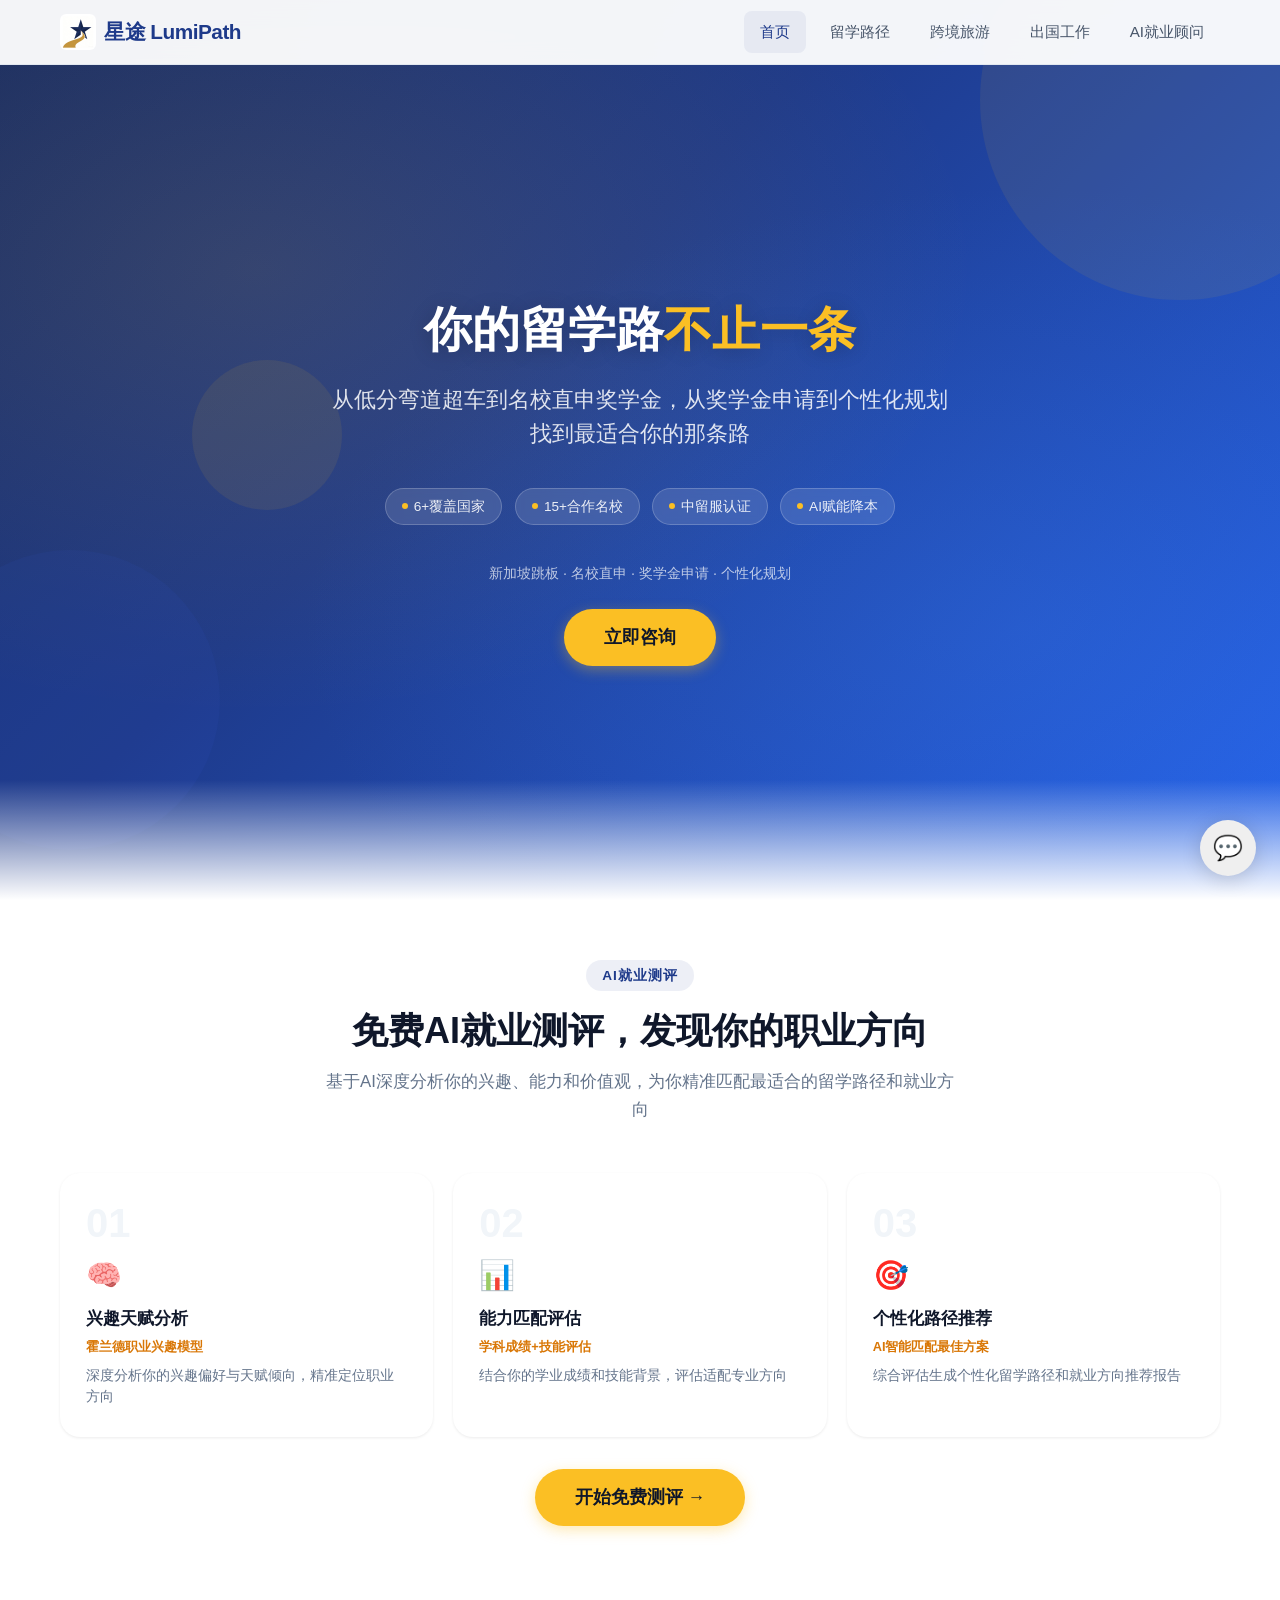
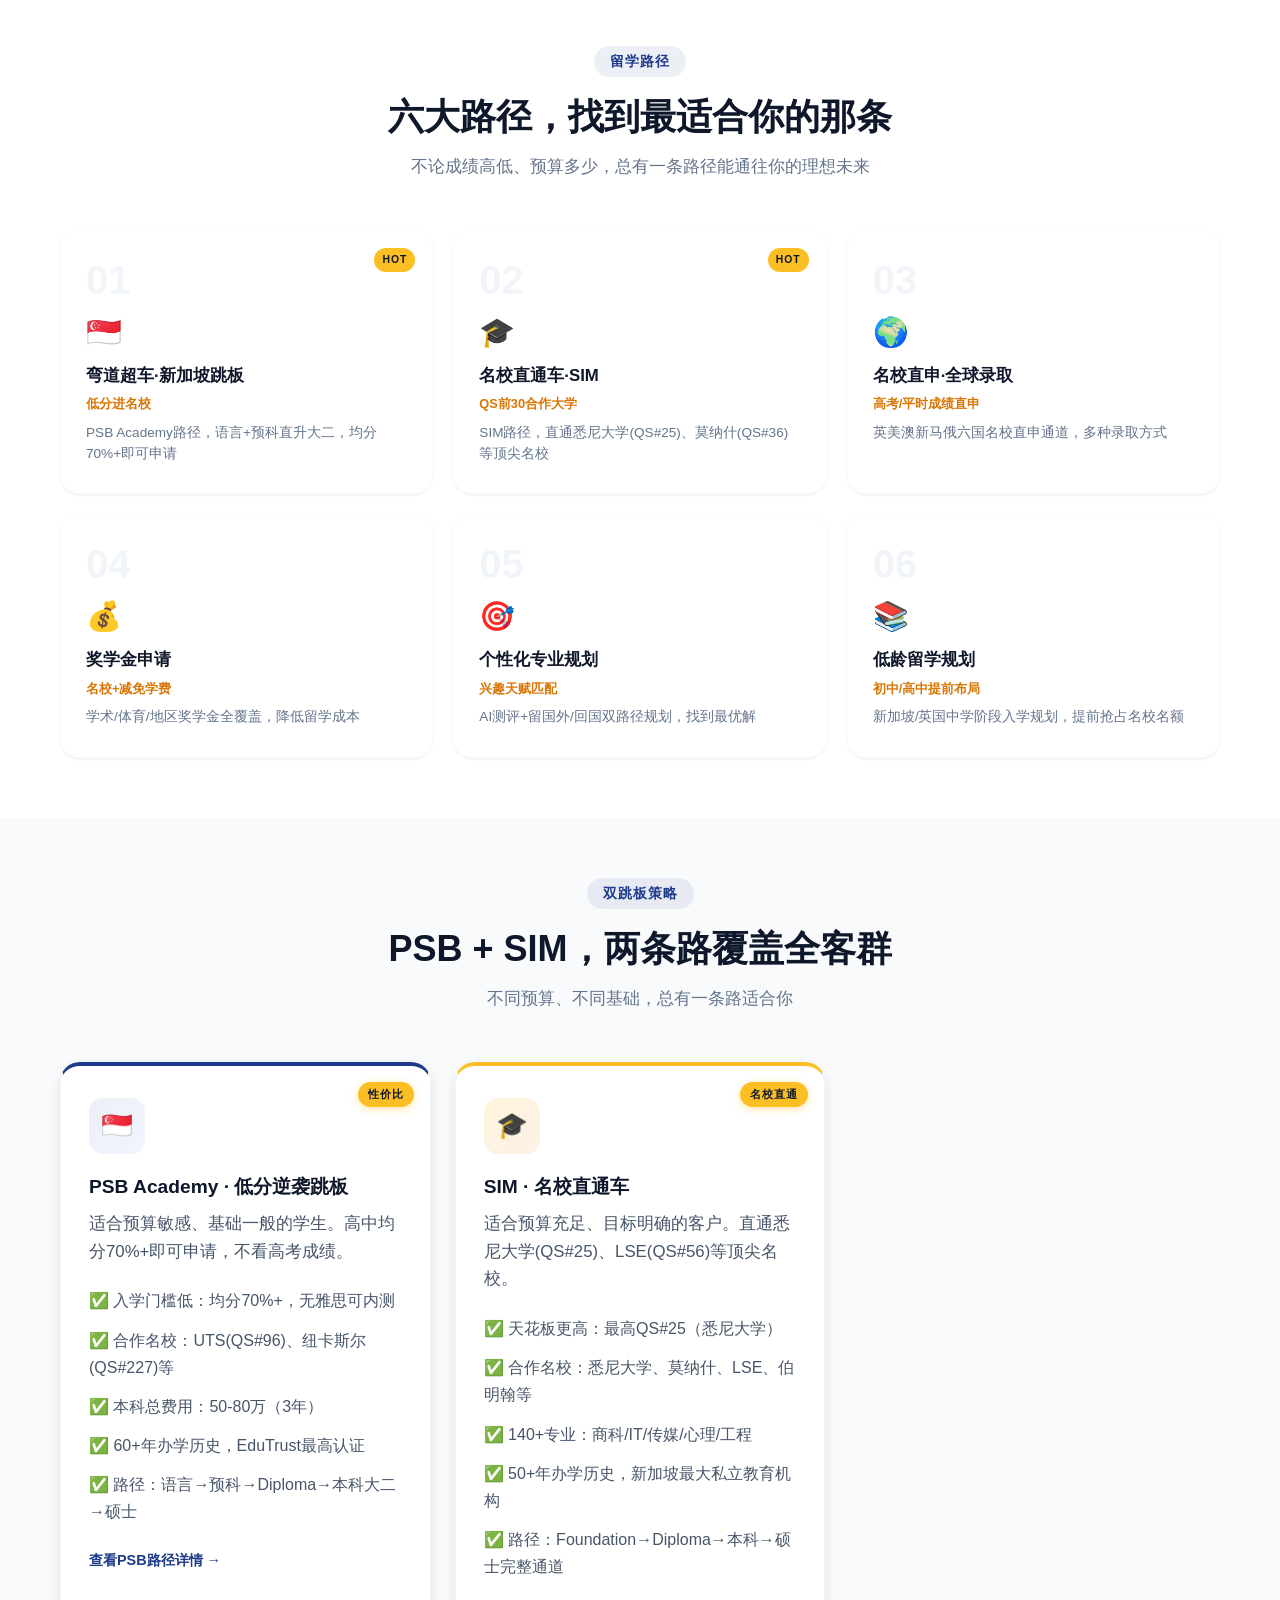
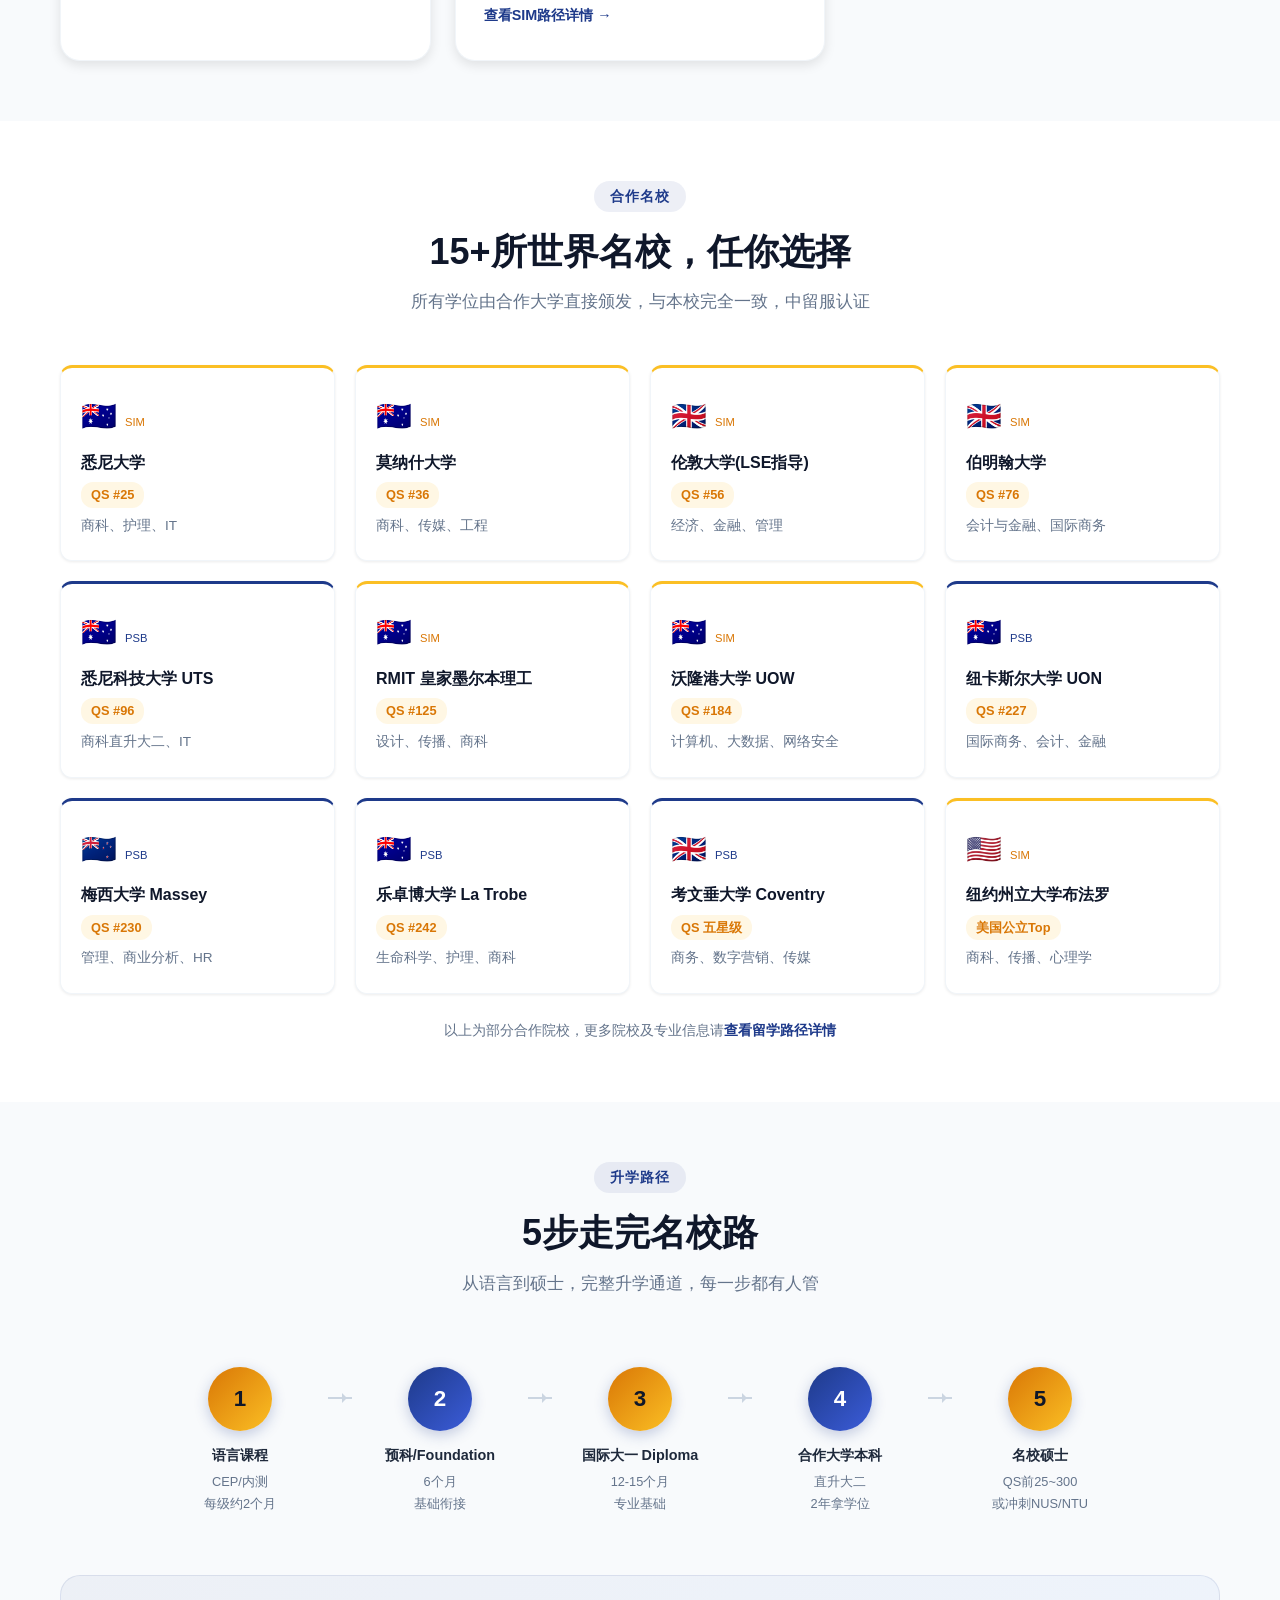
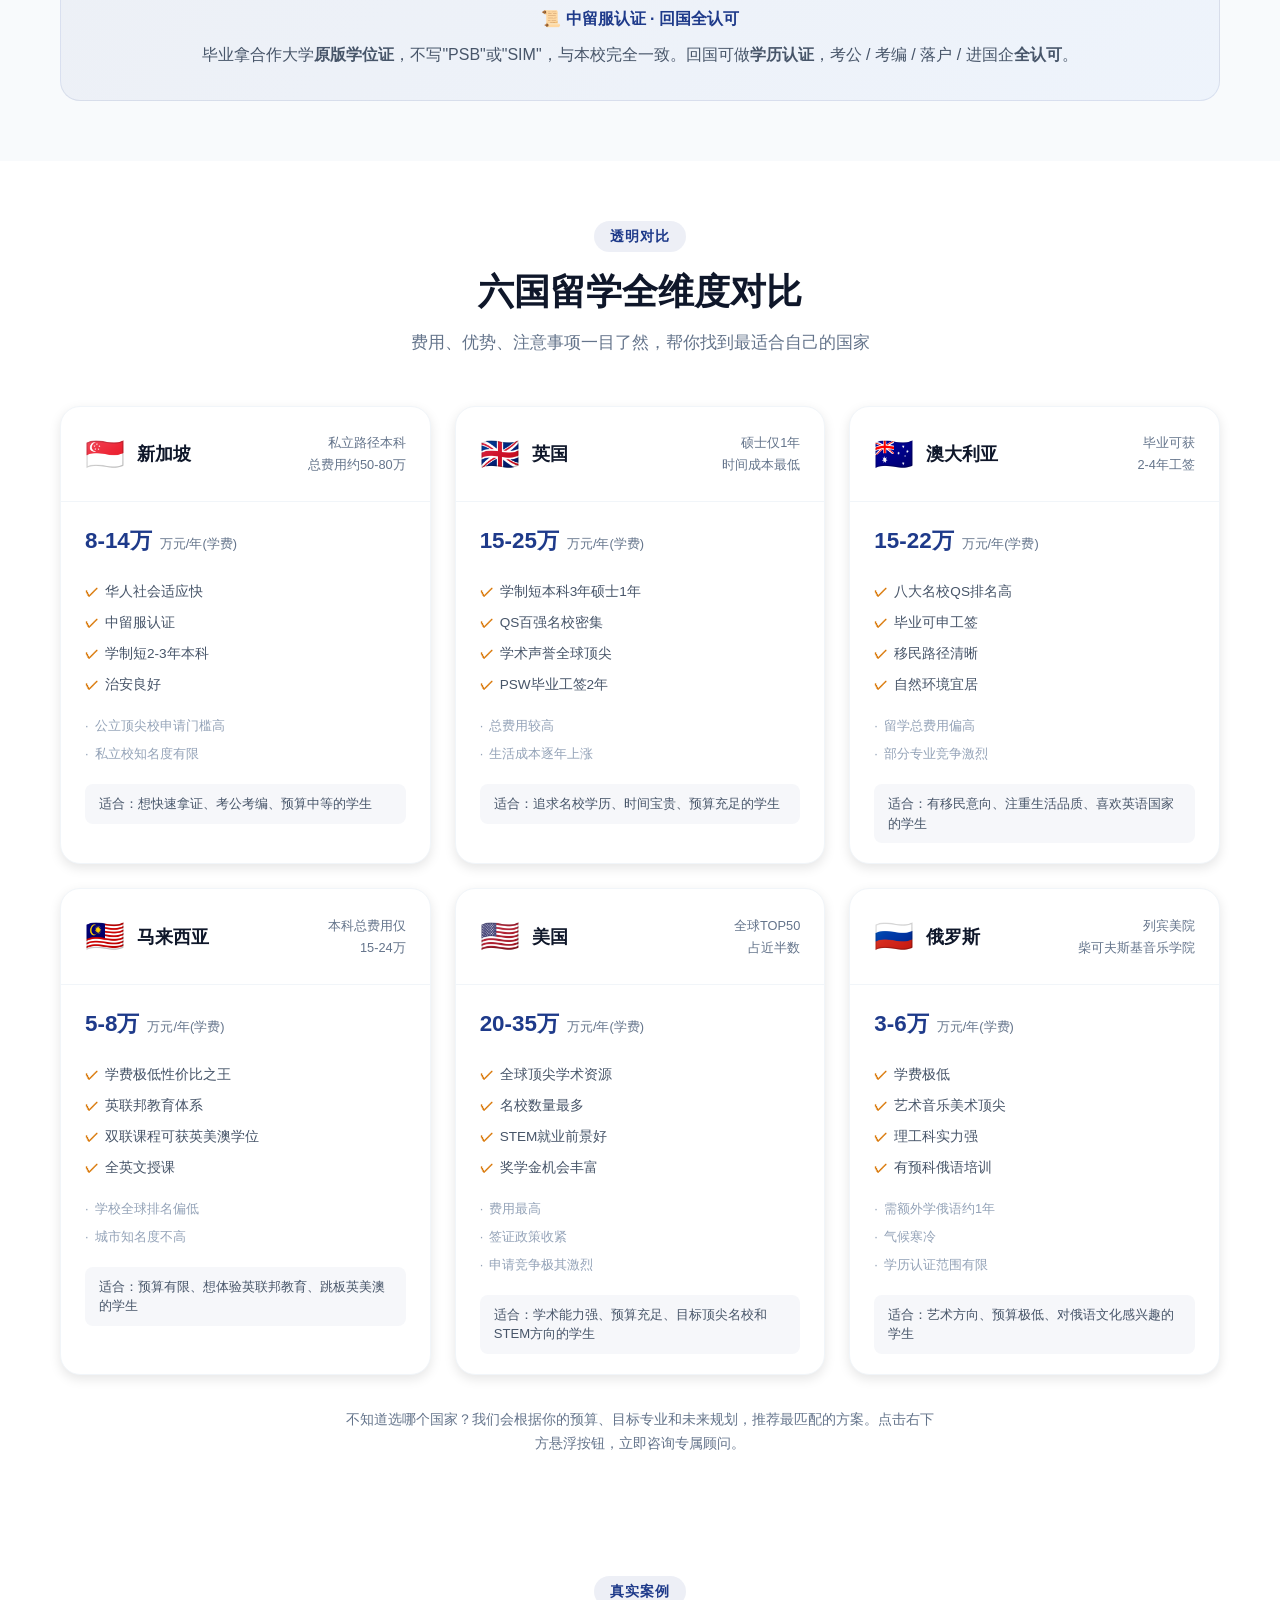
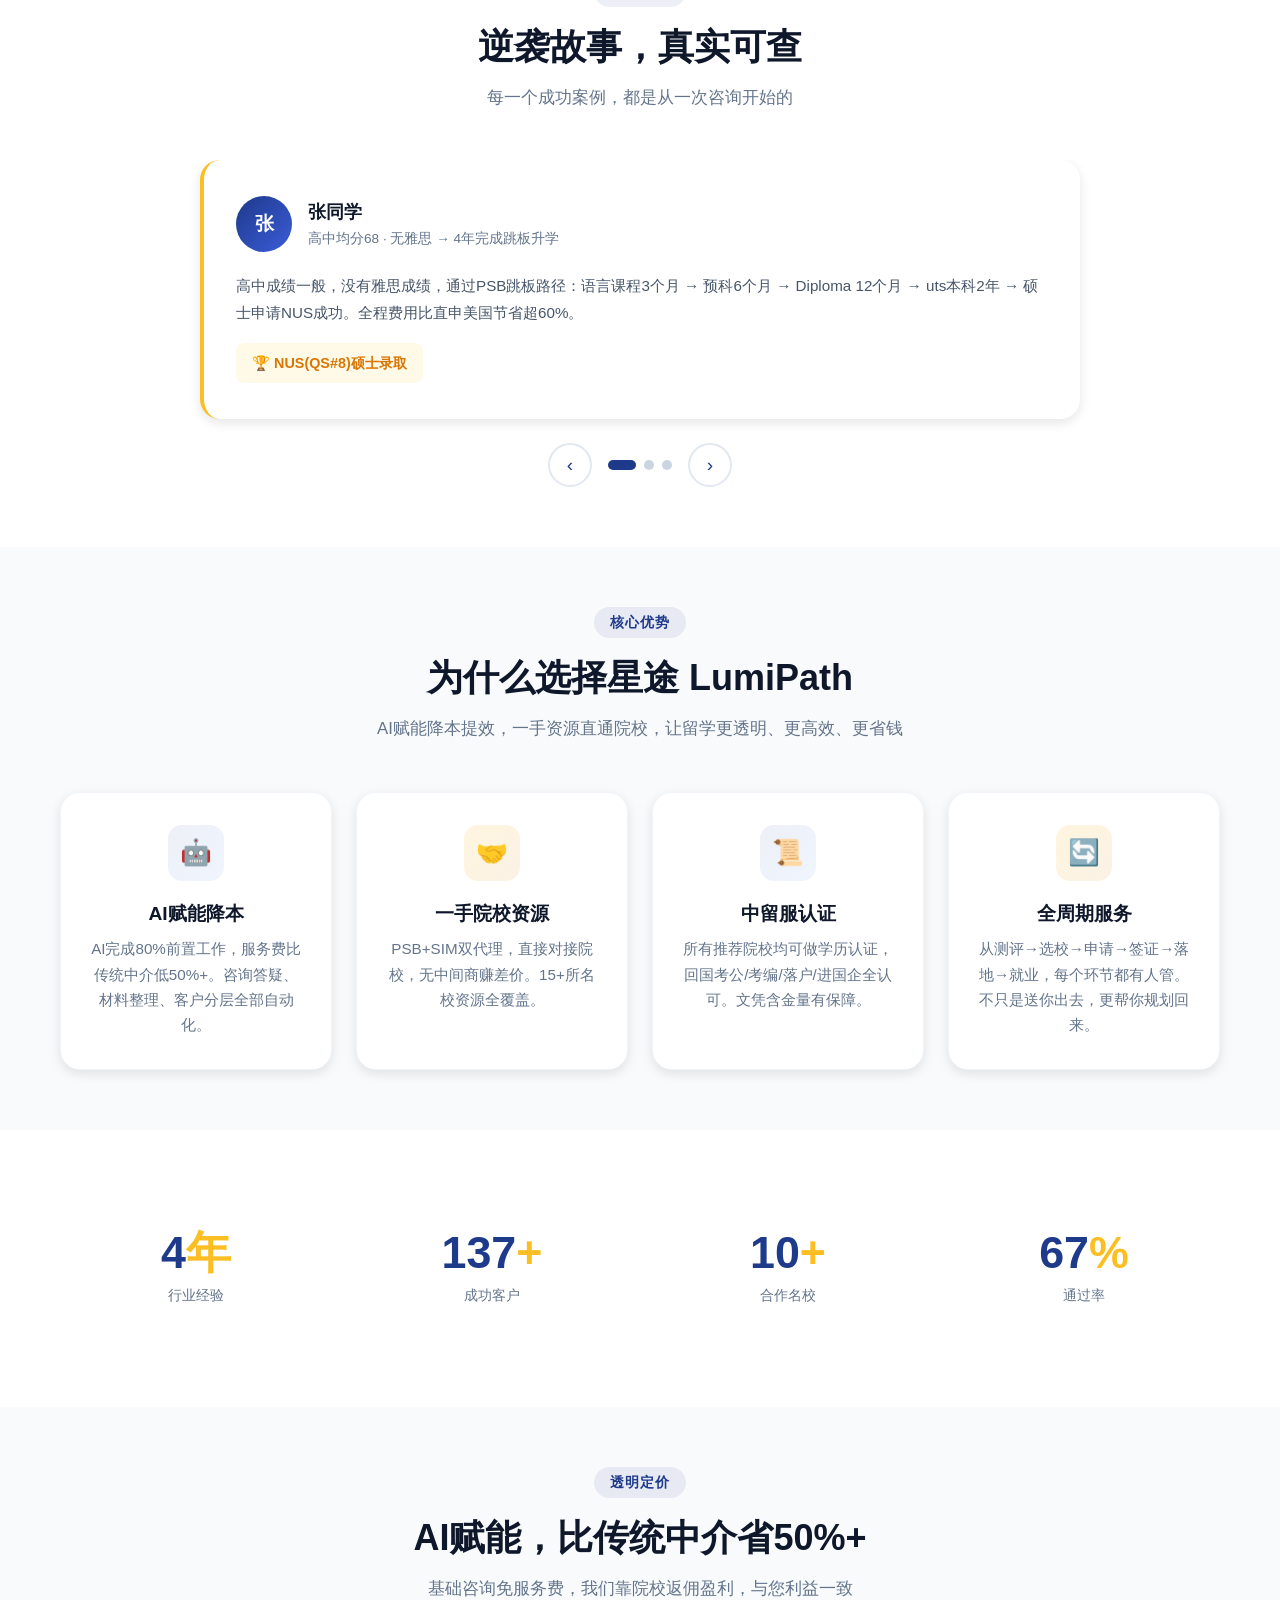
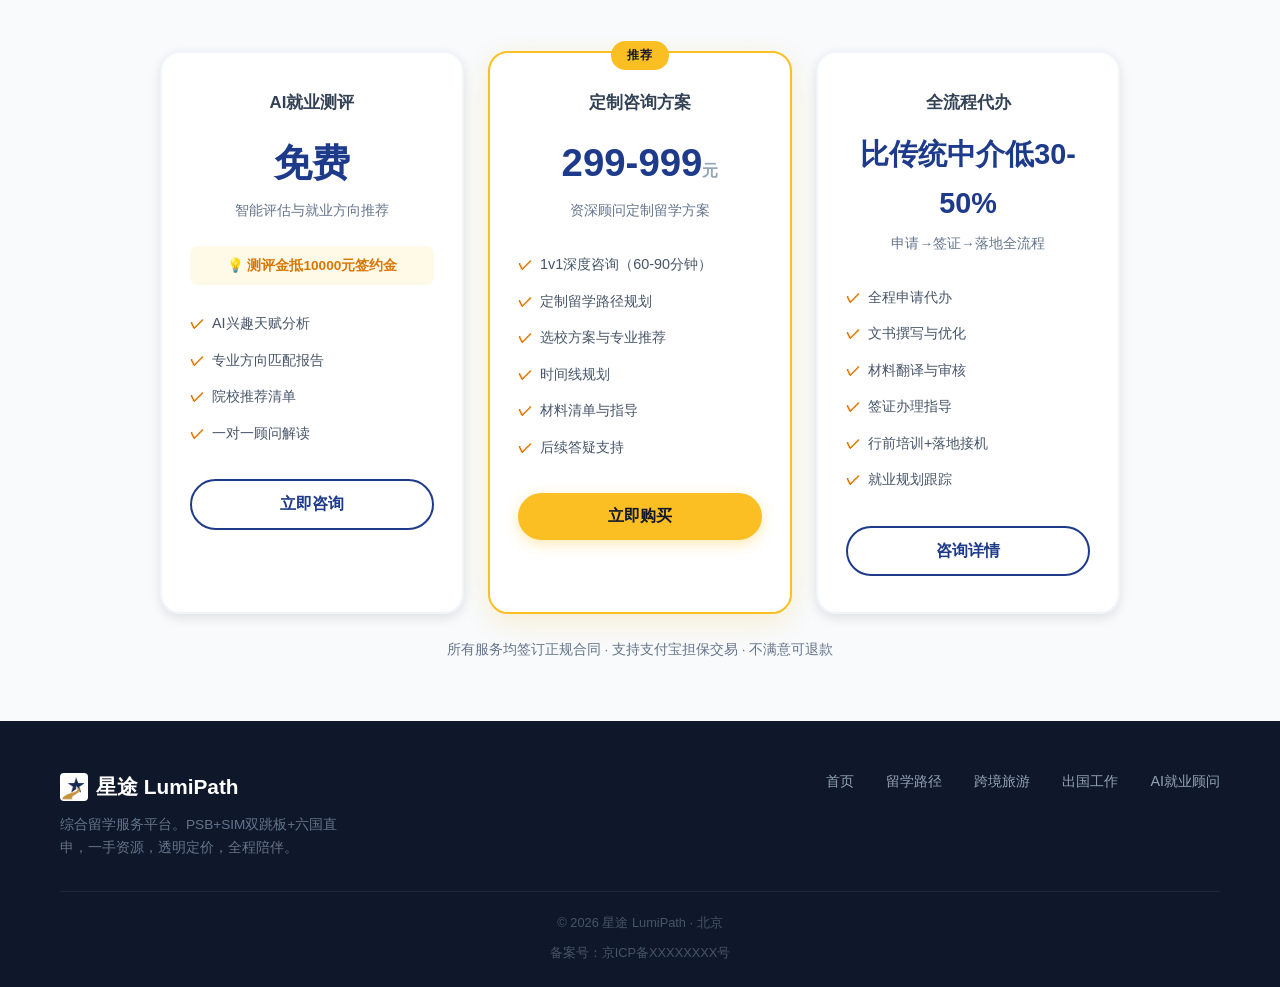
==== index.html @ af4df2c0 "feat: 移除¥9.9付费测评，所有页面改为免费AI就业测评 - 所有页面Hero区去掉'立即测评¥9.9'按钮，统一改为'立即咨询' - 导航栏'AI顾问'改为'AI就业顾问' - 新增'AI就业" ====
<!DOCTYPE html>
<html lang="zh-CN">
<head>
  <meta charset="UTF-8">
  <meta name="viewport" content="width=device-width, initial-scale=1.0, maximum-scale=5.0">
  <title>星途 LumiPath · 留学双跳板+六国直申，直通QS前25名校 | AI赋能 · 一手资源 · 透明定价</title>
  <meta name="description" content="星途 LumiPath，综合留学服务平台。PSB+SIM双跳板+六国名校直申，覆盖低龄升学/综合留学/奖学金申请/个性化规划。直通悉尼大学(QS#25)、莫纳什(QS#36)、LSE(QS#56)等名校。AI赋能，服务费比传统中介低50%+。中留服认证，考公考编全认可。">
  <meta name="keywords" content="新加坡留学,PSB Academy,SIM新加坡管理学院,留学跳板,低龄升学,名校直申,六国留学,QS前300,中留服认证,弯道超车,星途 LumiPath,奖学金申请,留学规划">
  <meta property="og:title" content="星途 LumiPath · 留学双跳板+六国直申，直通QS前25名校">
  <meta property="og:description" content="PSB+SIM双通道+六国直申，低分弯道超车进名校。费用省50%+，中留服认证。">
  <meta property="og:type" content="website">
  <link rel="canonical" href="https://overseas-consultant.github.io/Yingxi/">
  <link rel="stylesheet" href="assets/css/style.css?v=20260710c">
</head>
<body>

  <!-- ===== Navbar ===== -->
  <nav class="navbar">
    <div class="navbar-inner">
      <a href="index.html" class="navbar-brand">
        <img src="assets/images/logo.png" alt="星途 LumiPath" class="logo-img">
        <span>星途 LumiPath</span>
      </a>
      <div class="navbar-menu">
        <a href="index.html" class="active">首页</a>
        <a href="study/">留学路径</a>
        <a href="travel/">跨境旅游</a>
        <a href="workvisa/">出国工作</a>
        <a href="javascript:void(0)" data-action="consult">AI就业顾问</a>
      </div>
      <button class="navbar-toggle" aria-label="菜单">
        <span></span><span></span><span></span>
      </button>
    </div>
  </nav>

  <!-- ===== Hero ===== -->
  <section class="hero" id="hero">
    <div class="hero-decoration d1"></div>
    <div class="hero-decoration d2"></div>
    <div class="hero-decoration d3"></div>
    <div class="hero-content">
      <h1>你的留学路<span class="gold">不止一条</span></h1>
      <p class="hero-subtitle">从低分弯道超车到名校直申奖学金，从奖学金申请到个性化规划<br>找到最适合你的那条路</p>
      <div class="hero-badges">
        <span class="hero-badge"><span class="dot"></span> 6+覆盖国家</span>
        <span class="hero-badge"><span class="dot"></span> 15+合作名校</span>
        <span class="hero-badge"><span class="dot"></span> 中留服认证</span>
        <span class="hero-badge"><span class="dot"></span> AI赋能降本</span>
      </div>
      <p style="color:rgba(255,255,255,.7);font-size:.9rem;margin-bottom:24px">新加坡跳板 · 名校直申 · 奖学金申请 · 个性化规划</p>
      <div class="btn-group">
        <button class="btn btn-primary btn-lg" data-action="consult">立即咨询</button>
      </div>
    </div>
  </section>


  <!-- ===== 立即测评（免费AI就业测评） ===== -->
  <section class="section" id="assess">
    <div class="container">
      <div class="section-title fade-in-up">
        <span class="tag">AI就业测评</span>
        <h2>免费AI就业测评，发现你的职业方向</h2>
        <p class="subtitle">基于AI深度分析你的兴趣、能力和价值观，为你精准匹配最适合的留学路径和就业方向</p>
      </div>
      <div class="paths-grid">
        <div class="path-card fade-in-up" style="cursor:pointer" onclick="window.LumiPathChat.show('assess')">
          <div class="path-num">01</div>
          <div class="path-icon">🧠</div>
          <h4>兴趣天赋分析</h4>
          <p class="path-subtitle">霍兰德职业兴趣模型</p>
          <p class="path-desc">深度分析你的兴趣偏好与天赋倾向，精准定位职业方向</p>
        </div>
        <div class="path-card fade-in-up delay-1" style="cursor:pointer" onclick="window.LumiPathChat.show('assess')">
          <div class="path-num">02</div>
          <div class="path-icon">📊</div>
          <h4>能力匹配评估</h4>
          <p class="path-subtitle">学科成绩+技能评估</p>
          <p class="path-desc">结合你的学业成绩和技能背景，评估适配专业方向</p>
        </div>
        <div class="path-card fade-in-up delay-2" style="cursor:pointer" onclick="window.LumiPathChat.show('assess')">
          <div class="path-num">03</div>
          <div class="path-icon">🎯</div>
          <h4>个性化路径推荐</h4>
          <p class="path-subtitle">AI智能匹配最佳方案</p>
          <p class="path-desc">综合评估生成个性化留学路径和就业方向推荐报告</p>
        </div>
      </div>
      <div class="text-center fade-in-up" style="margin-top:32px">
        <button class="btn btn-primary btn-lg" data-action="assess">开始免费测评 →</button>
      </div>
    </div>
  </section>

  <!-- ===== 六大留学路径 ===== -->
  <section class="section" id="paths">
    <div class="container">
      <div class="section-title fade-in-up">
        <span class="tag">留学路径</span>
        <h2>六大路径，找到最适合你的那条</h2>
        <p class="subtitle">不论成绩高低、预算多少，总有一条路径能通往你的理想未来</p>
      </div>
      <div class="paths-grid">
        <div class="path-card fade-in-up">
          <span class="path-tag">HOT</span>
          <div class="path-num">01</div>
          <div class="path-icon">🇸🇬</div>
          <h4>弯道超车·新加坡跳板</h4>
          <p class="path-subtitle">低分进名校</p>
          <p class="path-desc">PSB Academy路径，语言+预科直升大二，均分70%+即可申请</p>
        </div>
        <div class="path-card fade-in-up delay-1">
          <span class="path-tag">HOT</span>
          <div class="path-num">02</div>
          <div class="path-icon">🎓</div>
          <h4>名校直通车·SIM</h4>
          <p class="path-subtitle">QS前30合作大学</p>
          <p class="path-desc">SIM路径，直通悉尼大学(QS#25)、莫纳什(QS#36)等顶尖名校</p>
        </div>
        <div class="path-card fade-in-up delay-2">
          <div class="path-num">03</div>
          <div class="path-icon">🌍</div>
          <h4>名校直申·全球录取</h4>
          <p class="path-subtitle">高考/平时成绩直申</p>
          <p class="path-desc">英美澳新马俄六国名校直申通道，多种录取方式</p>
        </div>
        <div class="path-card fade-in-up delay-3">
          <div class="path-num">04</div>
          <div class="path-icon">💰</div>
          <h4>奖学金申请</h4>
          <p class="path-subtitle">名校+减免学费</p>
          <p class="path-desc">学术/体育/地区奖学金全覆盖，降低留学成本</p>
        </div>
        <div class="path-card fade-in-up">
          <div class="path-num">05</div>
          <div class="path-icon">🎯</div>
          <h4>个性化专业规划</h4>
          <p class="path-subtitle">兴趣天赋匹配</p>
          <p class="path-desc">AI测评+留国外/回国双路径规划，找到最优解</p>
        </div>
        <div class="path-card fade-in-up delay-1">
          <div class="path-num">06</div>
          <div class="path-icon">📚</div>
          <h4>低龄留学规划</h4>
          <p class="path-subtitle">初中/高中提前布局</p>
          <p class="path-desc">新加坡/英国中学阶段入学规划，提前抢占名校名额</p>
        </div>
      </div>
    </div>
  </section>

  <!-- ===== 双跳板对比 ===== -->
  <section class="section bg-light" id="dual-pathway">
    <div class="container">
      <div class="section-title fade-in-up">
        <span class="tag">双跳板策略</span>
        <h2>PSB + SIM，两条路覆盖全客群</h2>
        <p class="subtitle">不同预算、不同基础，总有一条路适合你</p>
      </div>
      <div class="cards-grid cols-2">
        <div class="card fade-in-up" style="border-top:4px solid var(--primary)">
          <span class="badge-hot">性价比</span>
          <div class="card-icon">🇸🇬</div>
          <h3>PSB Academy · 低分逆袭跳板</h3>
          <p style="font-size:1.05rem;color:var(--gray-600);margin-bottom:16px">适合预算敏感、基础一般的学生。高中均分70%+即可申请，不看高考成绩。</p>
          <ul style="padding-left:0;list-style:none">
            <li style="padding:6px 0;color:var(--gray-600)">✅ 入学门槛低：均分70%+，无雅思可内测</li>
            <li style="padding:6px 0;color:var(--gray-600)">✅ 合作名校：UTS(QS#96)、纽卡斯尔(QS#227)等</li>
            <li style="padding:6px 0;color:var(--gray-600)">✅ 本科总费用：50-80万（3年）</li>
            <li style="padding:6px 0;color:var(--gray-600)">✅ 60+年办学历史，EduTrust最高认证</li>
            <li style="padding:6px 0;color:var(--gray-600)">✅ 路径：语言→预科→Diploma→本科大二→硕士</li>
          </ul>
          <a href="study/#path-singapore" class="card-link">查看PSB路径详情 →</a>
        </div>
        <div class="card fade-in-up delay-1" style="border-top:4px solid var(--gold)">
          <span class="badge-hot">名校直通</span>
          <div class="card-icon gold">🎓</div>
          <h3>SIM · 名校直通车</h3>
          <p style="font-size:1.05rem;color:var(--gray-600);margin-bottom:16px">适合预算充足、目标明确的客户。直通悉尼大学(QS#25)、LSE(QS#56)等顶尖名校。</p>
          <ul style="padding-left:0;list-style:none">
            <li style="padding:6px 0;color:var(--gray-600)">✅ 天花板更高：最高QS#25（悉尼大学）</li>
            <li style="padding:6px 0;color:var(--gray-600)">✅ 合作名校：悉尼大学、莫纳什、LSE、伯明翰等</li>
            <li style="padding:6px 0;color:var(--gray-600)">✅ 140+专业：商科/IT/传媒/心理/工程</li>
            <li style="padding:6px 0;color:var(--gray-600)">✅ 50+年办学历史，新加坡最大私立教育机构</li>
            <li style="padding:6px 0;color:var(--gray-600)">✅ 路径：Foundation→Diploma→本科→硕士完整通道</li>
          </ul>
          <a href="study/#path-sim" class="card-link">查看SIM路径详情 →</a>
        </div>
      </div>
    </div>
  </section>

  <!-- ===== 合作名校展示 ===== -->
  <section class="section" id="universities">
    <div class="container">
      <div class="section-title fade-in-up">
        <span class="tag">合作名校</span>
        <h2>15+所世界名校，任你选择</h2>
        <p class="subtitle">所有学位由合作大学直接颁发，与本校完全一致，中留服认证</p>
      </div>
      <div class="uni-grid fade-in-up">
        <div class="uni-card" style="border-top:3px solid var(--gold)">
          <div class="uni-flag">🇦🇺 <span style="font-size:.7rem;color:var(--gold-dark)">SIM</span></div>
          <div class="uni-name">悉尼大学</div>
          <div class="uni-qs">QS #25</div>
          <div class="uni-majors">商科、护理、IT</div>
        </div>
        <div class="uni-card" style="border-top:3px solid var(--gold)">
          <div class="uni-flag">🇦🇺 <span style="font-size:.7rem;color:var(--gold-dark)">SIM</span></div>
          <div class="uni-name">莫纳什大学</div>
          <div class="uni-qs">QS #36</div>
          <div class="uni-majors">商科、传媒、工程</div>
        </div>
        <div class="uni-card" style="border-top:3px solid var(--gold)">
          <div class="uni-flag">🇬🇧 <span style="font-size:.7rem;color:var(--gold-dark)">SIM</span></div>
          <div class="uni-name">伦敦大学(LSE指导)</div>
          <div class="uni-qs">QS #56</div>
          <div class="uni-majors">经济、金融、管理</div>
        </div>
        <div class="uni-card" style="border-top:3px solid var(--gold)">
          <div class="uni-flag">🇬🇧 <span style="font-size:.7rem;color:var(--gold-dark)">SIM</span></div>
          <div class="uni-name">伯明翰大学</div>
          <div class="uni-qs">QS #76</div>
          <div class="uni-majors">会计与金融、国际商务</div>
        </div>
        <div class="uni-card" style="border-top:3px solid var(--primary)">
          <div class="uni-flag">🇦🇺 <span style="font-size:.7rem;color:var(--primary)">PSB</span></div>
          <div class="uni-name">悉尼科技大学 UTS</div>
          <div class="uni-qs">QS #96</div>
          <div class="uni-majors">商科直升大二、IT</div>
        </div>
        <div class="uni-card" style="border-top:3px solid var(--gold)">
          <div class="uni-flag">🇦🇺 <span style="font-size:.7rem;color:var(--gold-dark)">SIM</span></div>
          <div class="uni-name">RMIT 皇家墨尔本理工</div>
          <div class="uni-qs">QS #125</div>
          <div class="uni-majors">设计、传播、商科</div>
        </div>
        <div class="uni-card" style="border-top:3px solid var(--gold)">
          <div class="uni-flag">🇦🇺 <span style="font-size:.7rem;color:var(--gold-dark)">SIM</span></div>
          <div class="uni-name">沃隆港大学 UOW</div>
          <div class="uni-qs">QS #184</div>
          <div class="uni-majors">计算机、大数据、网络安全</div>
        </div>
        <div class="uni-card" style="border-top:3px solid var(--primary)">
          <div class="uni-flag">🇦🇺 <span style="font-size:.7rem;color:var(--primary)">PSB</span></div>
          <div class="uni-name">纽卡斯尔大学 UON</div>
          <div class="uni-qs">QS #227</div>
          <div class="uni-majors">国际商务、会计、金融</div>
        </div>
        <div class="uni-card" style="border-top:3px solid var(--primary)">
          <div class="uni-flag">🇳🇿 <span style="font-size:.7rem;color:var(--primary)">PSB</span></div>
          <div class="uni-name">梅西大学 Massey</div>
          <div class="uni-qs">QS #230</div>
          <div class="uni-majors">管理、商业分析、HR</div>
        </div>
        <div class="uni-card" style="border-top:3px solid var(--primary)">
          <div class="uni-flag">🇦🇺 <span style="font-size:.7rem;color:var(--primary)">PSB</span></div>
          <div class="uni-name">乐卓博大学 La Trobe</div>
          <div class="uni-qs">QS #242</div>
          <div class="uni-majors">生命科学、护理、商科</div>
        </div>
        <div class="uni-card" style="border-top:3px solid var(--primary)">
          <div class="uni-flag">🇬🇧 <span style="font-size:.7rem;color:var(--primary)">PSB</span></div>
          <div class="uni-name">考文垂大学 Coventry</div>
          <div class="uni-qs">QS 五星级</div>
          <div class="uni-majors">商务、数字营销、传媒</div>
        </div>
        <div class="uni-card" style="border-top:3px solid var(--gold)">
          <div class="uni-flag">🇺🇸 <span style="font-size:.7rem;color:var(--gold-dark)">SIM</span></div>
          <div class="uni-name">纽约州立大学布法罗</div>
          <div class="uni-qs">美国公立Top</div>
          <div class="uni-majors">商科、传播、心理学</div>
        </div>
      </div>
      <p class="text-center fade-in-up" style="margin-top:24px;color:var(--gray-500);font-size:.9rem">以上为部分合作院校，更多院校及专业信息请<a href="study/" style="color:var(--primary);font-weight:600">查看留学路径详情</a></p>
    </div>
  </section>

  <!-- ===== 升学路径可视化 ===== -->
  <section class="section bg-light" id="pathway">
    <div class="container">
      <div class="section-title fade-in-up">
        <span class="tag">升学路径</span>
        <h2>5步走完名校路</h2>
        <p class="subtitle">从语言到硕士，完整升学通道，每一步都有人管</p>
      </div>
      <div class="path-flow fade-in-up">
        <div class="path-step">
          <div class="path-circle">1</div>
          <div class="path-title">语言课程</div>
          <div class="path-desc">CEP/内测<br>每级约2个月</div>
          <div class="path-arrow"></div>
        </div>
        <div class="path-step">
          <div class="path-circle">2</div>
          <div class="path-title">预科/Foundation</div>
          <div class="path-desc">6个月<br>基础衔接</div>
          <div class="path-arrow"></div>
        </div>
        <div class="path-step">
          <div class="path-circle">3</div>
          <div class="path-title">国际大一 Diploma</div>
          <div class="path-desc">12-15个月<br>专业基础</div>
          <div class="path-arrow"></div>
        </div>
        <div class="path-step">
          <div class="path-circle">4</div>
          <div class="path-title">合作大学本科</div>
          <div class="path-desc">直升大二<br>2年拿学位</div>
          <div class="path-arrow"></div>
        </div>
        <div class="path-step">
          <div class="path-circle">5</div>
          <div class="path-title">名校硕士</div>
          <div class="path-desc">QS前25~300<br>或冲刺NUS/NTU</div>
        </div>
      </div>
      <div class="highlight-box fade-in-up" style="margin-top:40px;text-align:center">
        <h4 style="text-align:center">📜 中留服认证 · 回国全认可</h4>
        <p style="text-align:center;color:var(--gray-600)">毕业拿合作大学<strong>原版学位证</strong>，不写"PSB"或"SIM"，与本校完全一致。回国可做<strong>学历认证</strong>，考公 / 考编 / 落户 / 进国企<strong>全认可</strong>。</p>
      </div>
    </div>
  </section>

  <!-- ===== 六国留学全维度对比 ===== -->
  <section class="section" id="country-comparison">
    <div class="container">
      <div class="section-title fade-in-up">
        <span class="tag">透明对比</span>
        <h2>六国留学全维度对比</h2>
        <p class="subtitle">费用、优势、注意事项一目了然，帮你找到最适合自己的国家</p>
      </div>
      <div class="country-grid">
        <!-- 新加坡 -->
        <div class="country-card fade-in-up">
          <div class="country-header">
            <span class="country-flag">🇸🇬</span>
            <span class="country-name">新加坡</span>
            <span class="country-tagline">私立路径本科<br>总费用约50-80万</span>
          </div>
          <div class="country-body">
            <div class="country-fee">
              <span class="fee-amount">8-14万</span>
              <span class="fee-label">万元/年(学费)</span>
            </div>
            <ul class="country-advantages">
              <li>华人社会适应快</li>
              <li>中留服认证</li>
              <li>学制短2-3年本科</li>
              <li>治安良好</li>
            </ul>
            <ul class="country-considerations">
              <li>公立顶尖校申请门槛高</li>
              <li>私立校知名度有限</li>
            </ul>
            <div class="country-audience">适合：想快速拿证、考公考编、预算中等的学生</div>
          </div>
        </div>
        <!-- 英国 -->
        <div class="country-card fade-in-up delay-1">
          <div class="country-header">
            <span class="country-flag">🇬🇧</span>
            <span class="country-name">英国</span>
            <span class="country-tagline">硕士仅1年<br>时间成本最低</span>
          </div>
          <div class="country-body">
            <div class="country-fee">
              <span class="fee-amount">15-25万</span>
              <span class="fee-label">万元/年(学费)</span>
            </div>
            <ul class="country-advantages">
              <li>学制短本科3年硕士1年</li>
              <li>QS百强名校密集</li>
              <li>学术声誉全球顶尖</li>
              <li>PSW毕业工签2年</li>
            </ul>
            <ul class="country-considerations">
              <li>总费用较高</li>
              <li>生活成本逐年上涨</li>
            </ul>
            <div class="country-audience">适合：追求名校学历、时间宝贵、预算充足的学生</div>
          </div>
        </div>
        <!-- 澳大利亚 -->
        <div class="country-card fade-in-up delay-2">
          <div class="country-header">
            <span class="country-flag">🇦🇺</span>
            <span class="country-name">澳大利亚</span>
            <span class="country-tagline">毕业可获<br>2-4年工签</span>
          </div>
          <div class="country-body">
            <div class="country-fee">
              <span class="fee-amount">15-22万</span>
              <span class="fee-label">万元/年(学费)</span>
            </div>
            <ul class="country-advantages">
              <li>八大名校QS排名高</li>
              <li>毕业可申工签</li>
              <li>移民路径清晰</li>
              <li>自然环境宜居</li>
            </ul>
            <ul class="country-considerations">
              <li>留学总费用偏高</li>
              <li>部分专业竞争激烈</li>
            </ul>
            <div class="country-audience">适合：有移民意向、注重生活品质、喜欢英语国家的学生</div>
          </div>
        </div>
        <!-- 马来西亚 -->
        <div class="country-card fade-in-up delay-3">
          <div class="country-header">
            <span class="country-flag">🇲🇾</span>
            <span class="country-name">马来西亚</span>
            <span class="country-tagline">本科总费用仅<br>15-24万</span>
          </div>
          <div class="country-body">
            <div class="country-fee">
              <span class="fee-amount">5-8万</span>
              <span class="fee-label">万元/年(学费)</span>
            </div>
            <ul class="country-advantages">
              <li>学费极低性价比之王</li>
              <li>英联邦教育体系</li>
              <li>双联课程可获英美澳学位</li>
              <li>全英文授课</li>
            </ul>
            <ul class="country-considerations">
              <li>学校全球排名偏低</li>
              <li>城市知名度不高</li>
            </ul>
            <div class="country-audience">适合：预算有限、想体验英联邦教育、跳板英美澳的学生</div>
          </div>
        </div>
        <!-- 美国 -->
        <div class="country-card fade-in-up">
          <div class="country-header">
            <span class="country-flag">🇺🇸</span>
            <span class="country-name">美国</span>
            <span class="country-tagline">全球TOP50<br>占近半数</span>
          </div>
          <div class="country-body">
            <div class="country-fee">
              <span class="fee-amount">20-35万</span>
              <span class="fee-label">万元/年(学费)</span>
            </div>
            <ul class="country-advantages">
              <li>全球顶尖学术资源</li>
              <li>名校数量最多</li>
              <li>STEM就业前景好</li>
              <li>奖学金机会丰富</li>
            </ul>
            <ul class="country-considerations">
              <li>费用最高</li>
              <li>签证政策收紧</li>
              <li>申请竞争极其激烈</li>
            </ul>
            <div class="country-audience">适合：学术能力强、预算充足、目标顶尖名校和STEM方向的学生</div>
          </div>
        </div>
        <!-- 俄罗斯 -->
        <div class="country-card fade-in-up delay-1">
          <div class="country-header">
            <span class="country-flag">🇷🇺</span>
            <span class="country-name">俄罗斯</span>
            <span class="country-tagline">列宾美院<br>柴可夫斯基音乐学院</span>
          </div>
          <div class="country-body">
            <div class="country-fee">
              <span class="fee-amount">3-6万</span>
              <span class="fee-label">万元/年(学费)</span>
            </div>
            <ul class="country-advantages">
              <li>学费极低</li>
              <li>艺术音乐美术顶尖</li>
              <li>理工科实力强</li>
              <li>有预科俄语培训</li>
            </ul>
            <ul class="country-considerations">
              <li>需额外学俄语约1年</li>
              <li>气候寒冷</li>
              <li>学历认证范围有限</li>
            </ul>
            <div class="country-audience">适合：艺术方向、预算极低、对俄语文化感兴趣的学生</div>
          </div>
        </div>
      </div>
      <p class="text-center fade-in-up" style="margin-top:32px;color:var(--gray-500);font-size:.9rem;max-width:600px;margin-left:auto;margin-right:auto">不知道选哪个国家？我们会根据你的预算、目标专业和未来规划，推荐最匹配的方案。点击右下方悬浮按钮，立即咨询专属顾问。</p>
    </div>
  </section>

  <!-- ===== 真实案例 ===== -->
  <section class="section" id="cases">
    <div class="container">
      <div class="section-title fade-in-up">
        <span class="tag">真实案例</span>
        <h2>逆袭故事，真实可查</h2>
        <p class="subtitle">每一个成功案例，都是从一次咨询开始的</p>
      </div>
      <div class="carousel-container fade-in-up" data-carousel>
        <div class="carousel-track">
          <div class="carousel-slide">
            <div class="case-card">
              <div class="case-header">
                <div class="case-avatar">张</div>
                <div>
                  <div class="case-name">张同学</div>
                  <div class="case-meta">高中均分68 · 无雅思 → 4年完成跳板升学</div>
                </div>
              </div>
              <div class="case-body">高中成绩一般，没有雅思成绩，通过PSB跳板路径：语言课程3个月 → 预科6个月 → Diploma 12个月 → uts本科2年 → 硕士申请NUS成功。全程费用比直申美国节省超60%。</div>
              <div class="case-result">🏆 NUS(QS#8)硕士录取</div>
            </div>
          </div>
          <div class="carousel-slide">
            <div class="case-card">
              <div class="case-header">
                <div class="case-avatar">李</div>
                <div>
                  <div class="case-name">李同学</div>
                  <div class="case-meta">高考失利 · 预算有限 → SIM名校直通车</div>
                </div>
              </div>
              <div class="case-body">高考发挥失常，不想复读。通过SIM路径Foundation+Diploma直升悉尼大学本科，3年拿到QS#25名校学位。毕业后回国考公成功，学历中留服认证无障碍。</div>
              <div class="case-result">🏆 悉尼大学(QS#25)本科 · 回国考公上岸</div>
            </div>
          </div>
          <div class="carousel-slide">
            <div class="case-card">
              <div class="case-header">
                <div class="case-avatar">王</div>
                <div>
                  <div class="case-name">王同学</div>
                  <div class="case-meta">中职毕业 · 预算极低 → 马来西亚跳板</div>
                </div>
              </div>
              <div class="case-body">中职毕业，预算只有15万。通过马来西亚双联课程路径，先在马来读完Diploma，再转学分到英国考文垂大学完成本科。总花费不到20万，拿到英国大学原版学位证。</div>
              <div class="case-result">🏆 考文垂大学本科 · 总花费<20万</div>
            </div>
          </div>
        </div>
        <div class="carousel-nav">
          <button class="carousel-btn carousel-prev">‹</button>
          <div class="carousel-dots"></div>
          <button class="carousel-btn carousel-next">›</button>
        </div>
      </div>
    </div>
  </section>

  <!-- ===== 核心优势 ===== -->
  <section class="section bg-light" id="advantages">
    <div class="container">
      <div class="section-title fade-in-up">
        <span class="tag">核心优势</span>
        <h2>为什么选择星途 LumiPath</h2>
        <p class="subtitle">AI赋能降本提效，一手资源直通院校，让留学更透明、更高效、更省钱</p>
      </div>
      <div class="cards-grid cols-4">
        <div class="card fade-in-up text-center">
          <div class="card-icon" style="margin:0 auto 20px">🤖</div>
          <h3>AI赋能降本</h3>
          <p>AI完成80%前置工作，服务费比传统中介低50%+。咨询答疑、材料整理、客户分层全部自动化。</p>
        </div>
        <div class="card fade-in-up delay-1 text-center">
          <div class="card-icon gold" style="margin:0 auto 20px">🤝</div>
          <h3>一手院校资源</h3>
          <p>PSB+SIM双代理，直接对接院校，无中间商赚差价。15+所名校资源全覆盖。</p>
        </div>
        <div class="card fade-in-up delay-2 text-center">
          <div class="card-icon" style="margin:0 auto 20px">📜</div>
          <h3>中留服认证</h3>
          <p>所有推荐院校均可做学历认证，回国考公/考编/落户/进国企全认可。文凭含金量有保障。</p>
        </div>
        <div class="card fade-in-up delay-3 text-center">
          <div class="card-icon gold" style="margin:0 auto 20px">🔄</div>
          <h3>全周期服务</h3>
          <p>从测评→选校→申请→签证→落地→就业，每个环节都有人管。不只是送你出去，更帮你规划回来。</p>
        </div>
      </div>
    </div>
  </section>

  <!-- ===== 数据展示 ===== -->
  <section class="section" id="stats">
    <div class="container">
      <div class="stats-bar">
        <div class="stat-item fade-in-up">
          <div class="stat-num"><span data-count="7">0</span><span class="suffix">年</span></div>
          <div class="stat-label">行业经验</div>
        </div>
        <div class="stat-item fade-in-up delay-1">
          <div class="stat-num"><span data-count="200">0</span><span class="suffix">+</span></div>
          <div class="stat-label">成功客户</div>
        </div>
        <div class="stat-item fade-in-up delay-2">
          <div class="stat-num"><span data-count="15">0</span><span class="suffix">+</span></div>
          <div class="stat-label">合作名校</div>
        </div>
        <div class="stat-item fade-in-up delay-3">
          <div class="stat-num"><span data-count="98">0</span><span class="suffix">%</span></div>
          <div class="stat-label">通过率</div>
        </div>
      </div>
    </div>
  </section>

  <!-- ===== 透明定价 ===== -->
  <section class="section bg-light" id="pricing">
    <div class="container">
      <div class="section-title fade-in-up">
        <span class="tag">透明定价</span>
        <h2>AI赋能，比传统中介省50%+</h2>
        <p class="subtitle">基础咨询免服务费，我们靠院校返佣盈利，与您利益一致</p>
      </div>
      <div class="pricing-grid">
        <div class="pricing-card fade-in-up">
          <div class="price-name">AI就业测评</div>
          <div class="price-amount">免费<span class="unit"></span></div>
          <div class="price-desc">智能评估与就业方向推荐</div>
          <div class="price-highlight">💡 测评金抵10000元签约金</div>
          <ul class="price-features">
            <li>AI兴趣天赋分析</li>
            <li>专业方向匹配报告</li>
            <li>院校推荐清单</li>
            <li>一对一顾问解读</li>
          </ul>
          <button class="btn btn-secondary" data-action="consult" style="width:100%">立即咨询</button>
        </div>
        <div class="pricing-card featured fade-in-up delay-1">
          <div class="price-tag">推荐</div>
          <div class="price-name">定制咨询方案</div>
          <div class="price-amount">299-999<span class="unit">元</span></div>
          <div class="price-desc">资深顾问定制留学方案</div>
          <ul class="price-features">
            <li>1v1深度咨询（60-90分钟）</li>
            <li>定制留学路径规划</li>
            <li>选校方案与专业推荐</li>
            <li>时间线规划</li>
            <li>材料清单与指导</li>
            <li>后续答疑支持</li>
          </ul>
          <button class="btn btn-primary" data-action="pay" style="width:100%">立即购买</button>
        </div>
        <div class="pricing-card fade-in-up delay-2">
          <div class="price-name">全流程代办</div>
          <div class="price-amount" style="font-size:1.8rem">比传统中介低30-50%</div>
          <div class="price-desc">申请→签证→落地全流程</div>
          <ul class="price-features">
            <li>全程申请代办</li>
            <li>文书撰写与优化</li>
            <li>材料翻译与审核</li>
            <li>签证办理指导</li>
            <li>行前培训+落地接机</li>
            <li>就业规划跟踪</li>
          </ul>
          <button class="btn btn-secondary" data-action="consult" style="width:100%">咨询详情</button>
        </div>
      </div>
      <p class="text-center fade-in-up" style="margin-top:24px;color:var(--gray-500);font-size:.85rem">所有服务均签订正规合同 · 支持支付宝担保交易 · 不满意可退款</p>
    </div>
  </section>

  <!-- ===== Footer ===== -->
  <footer class="footer">
    <div class="container">
      <div class="footer-content">
        <div class="footer-brand">
          <div class="footer-logo"><img src="assets/images/logo.png" alt="星途 LumiPath" class="footer-logo-img"> 星途 LumiPath</div>
          <p>综合留学服务平台。PSB+SIM双跳板+六国直申，一手资源，透明定价，全程陪伴。</p>
        </div>
        <div class="footer-links">
          <a href="index.html">首页</a>
          <a href="study/">留学路径</a>
          <a href="travel/">跨境旅游</a>
          <a href="workvisa/">出国工作</a>
          <a href="javascript:void(0)" data-action="consult">AI就业顾问</a>
        </div>
      </div>
      <div class="footer-bottom">
        <p>© 2026 星途 LumiPath · 北京</p>
        <p class="icp">备案号：京ICP备XXXXXXXX号</p>
      </div>
    </div>
  </footer>

  <!-- ===== Floating Consult Button ===== -->
  <div class="float-consult">
    <button class="float-btn" data-action="consult" title="立即咨询">
      💬
      <span class="float-label">立即咨询</span>
    </button>
  </div>

  <!-- ===== Payment Modal ===== -->
  <div class="overlay" id="payment-modal">
    <div class="modal">
      <button class="modal-close" aria-label="关闭">✕</button>
      <h3>扫码付款</h3>
      <p class="modal-desc">支持支付宝扫码支付</p>
      <img src="assets/images/payment-qr.png" alt="收款二维码" class="qr-img">
      <p class="qr-tip">电脑端：打开支付宝扫码付款<br>手机端：长按识别二维码付款</p>
    </div>
  </div>

  <script src="assets/js/main.js?v=20260710v5"></script>
  <script src="assets/js/chat-widget.js?v=20260722b"></script>
</body>
</html>
---- assets/css/style.css ----
/* ============================================
   星途 LumiPath · 独立站矩阵 · 共享样式
   配色：深蓝(#1e3a8a) + 金色(#fbbf24) + 白色底
   ============================================ */

/* ===== Reset & Base ===== */
*, *::before, *::after {
  margin: 0;
  padding: 0;
  box-sizing: border-box;
}

:root {
  --primary: #1e3a8a;
  --primary-light: #3b5cd9;
  --primary-dark: #152a63;
  --gold: #fbbf24;
  --gold-dark: #d97706;
  --white: #ffffff;
  --gray-50: #f8fafc;
  --gray-100: #f1f5f9;
  --gray-200: #e2e8f0;
  --gray-300: #cbd5e1;
  --gray-400: #94a3b8;
  --gray-500: #64748b;
  --gray-600: #475569;
  --gray-700: #334155;
  --gray-800: #1e293b;
  --gray-900: #0f172a;
  --shadow-sm: 0 1px 3px rgba(0,0,0,.08);
  --shadow-md: 0 4px 12px rgba(0,0,0,.1);
  --shadow-lg: 0 8px 30px rgba(0,0,0,.12);
  --shadow-xl: 0 20px 60px rgba(0,0,0,.15);
  --radius: 12px;
  --radius-lg: 20px;
  --max-width: 1200px;
  --transition: .3s cubic-bezier(.4,0,.2,1);
}

html {
  scroll-behavior: smooth;
  font-size: 16px;
  -webkit-text-size-adjust: 100%;
}

body {
  font-family: -apple-system, BlinkMacSystemFont, "Segoe UI", "PingFang SC", "Hiragino Sans GB", "Microsoft YaHei", "Helvetica Neue", Helvetica, Arial, sans-serif;
  color: var(--gray-700);
  line-height: 1.7;
  background: var(--white);
  overflow-x: hidden;
  -webkit-font-smoothing: antialiased;
  -moz-osx-font-smoothing: grayscale;
}

h1, h2, h3, h4, h5, h6 {
  font-weight: 700;
  line-height: 1.35;
  color: var(--gray-900);
}

h1 { font-size: clamp(1.75rem, 5vw, 3rem); }
h2 { font-size: clamp(1.5rem, 3.5vw, 2.25rem); }
h3 { font-size: clamp(1.2rem, 2.5vw, 1.6rem); }

a { color: var(--primary); text-decoration: none; transition: color var(--transition); }
a:hover { color: var(--gold-dark); }

img { max-width: 100%; height: auto; display: block; }

ul, ol { list-style: none; }

/* ===== Layout ===== */
.container {
  width: 100%;
  max-width: var(--max-width);
  margin: 0 auto;
  padding: 0 20px;
}

.section {
  padding: 60px 0;
}

.section-lg {
  padding: 80px 0;
}

.section-title {
  text-align: center;
  margin-bottom: 48px;
}

.section-title h2 {
  margin-bottom: 12px;
}

.section-title .subtitle {
  font-size: 1.05rem;
  color: var(--gray-500);
  max-width: 640px;
  margin: 0 auto;
}

.section-title .tag {
  display: inline-block;
  padding: 4px 16px;
  background: rgba(30,58,138,.08);
  color: var(--primary);
  border-radius: 20px;
  font-size: .85rem;
  font-weight: 600;
  margin-bottom: 16px;
  letter-spacing: 1px;
}

/* ===== Buttons ===== */
.btn {
  display: inline-flex;
  align-items: center;
  justify-content: center;
  gap: 8px;
  padding: 12px 28px;
  border: none;
  border-radius: 50px;
  font-size: 1rem;
  font-weight: 600;
  cursor: pointer;
  transition: all var(--transition);
  text-decoration: none;
  white-space: nowrap;
  line-height: 1.4;
}

.btn-primary {
  background: var(--gold);
  color: var(--gray-900);
  box-shadow: 0 4px 14px rgba(251,191,36,.35);
}
.btn-primary:hover {
  background: var(--gold-dark);
  color: var(--white);
  transform: translateY(-2px);
  box-shadow: 0 6px 20px rgba(217,119,6,.4);
}

.btn-secondary {
  background: var(--white);
  color: var(--primary);
  border: 2px solid var(--primary);
}
.btn-secondary:hover {
  background: var(--primary);
  color: var(--white);
  transform: translateY(-2px);
}

.btn-ghost {
  background: rgba(255,255,255,.15);
  color: var(--white);
  border: 2px solid rgba(255,255,255,.4);
  backdrop-filter: blur(4px);
}
.btn-ghost:hover {
  background: rgba(255,255,255,.25);
  border-color: rgba(255,255,255,.7);
}

.btn-lg { padding: 16px 40px; font-size: 1.1rem; }
.btn-sm { padding: 8px 20px; font-size: .9rem; }

.price-tag-inline {
  display: inline-block;
  background: var(--gray-900);
  color: var(--gold);
  font-weight: 800;
  padding: 2px 10px;
  border-radius: 6px;
  font-size: 1rem;
  margin-left: 4px;
}

.btn-group {
  display: flex;
  gap: 16px;
  flex-wrap: wrap;
  justify-content: center;
}

/* ===== Navbar ===== */
.navbar {
  position: fixed;
  top: 0;
  left: 0;
  width: 100%;
  z-index: 1000;
  background: rgba(255,255,255,.95);
  backdrop-filter: blur(12px);
  border-bottom: 1px solid var(--gray-200);
  transition: box-shadow var(--transition);
}

.navbar.scrolled {
  box-shadow: var(--shadow-md);
}

.navbar-inner {
  display: flex;
  align-items: center;
  justify-content: space-between;
  height: 64px;
  max-width: var(--max-width);
  margin: 0 auto;
  padding: 0 20px;
}

.navbar-brand {
  display: flex;
  align-items: center;
  gap: 8px;
  font-size: 1.3rem;
  font-weight: 800;
  color: var(--primary);
  letter-spacing: -0.5px;
}

.navbar-brand .logo-img {
  width: 36px;
  height: 36px;
  object-fit: contain;
  border-radius: 6px;
  display: block;
  flex-shrink: 0;
}

.navbar-brand .logo-icon {
  width: 36px;
  height: 36px;
  background: linear-gradient(135deg, var(--primary), var(--primary-light));
  border-radius: 10px;
  display: flex;
  align-items: center;
  justify-content: center;
  color: var(--gold);
  font-size: 1.1rem;
  font-weight: 900;
  flex-shrink: 0;
}

.navbar-menu {
  display: flex;
  align-items: center;
  gap: 8px;
}

.navbar-menu a {
  padding: 8px 16px;
  color: var(--gray-600);
  font-weight: 500;
  font-size: .95rem;
  border-radius: 8px;
  transition: all var(--transition);
}

.navbar-menu a:hover,
.navbar-menu a.active {
  color: var(--primary);
  background: rgba(30,58,138,.06);
}

.navbar-cta {
  margin-left: 8px;
}

.navbar-toggle {
  display: none;
  flex-direction: column;
  gap: 5px;
  cursor: pointer;
  padding: 8px;
  background: none;
  border: none;
}

.navbar-toggle span {
  width: 24px;
  height: 2.5px;
  background: var(--primary);
  border-radius: 2px;
  transition: all var(--transition);
}

.navbar-toggle.active span:nth-child(1) { transform: rotate(45deg) translate(6px, 6px); }
.navbar-toggle.active span:nth-child(2) { opacity: 0; }
.navbar-toggle.active span:nth-child(3) { transform: rotate(-45deg) translate(6px, -6px); }

/* ===== Hero ===== */
.hero {
  position: relative;
  min-height: 100vh;
  display: flex;
  align-items: center;
  justify-content: center;
  text-align: center;
  overflow: hidden;
  background: linear-gradient(135deg, #152a63 0%, #1e3a8a 40%, #2563eb 100%);
  color: var(--white);
  padding-top: 64px;
}

.hero::before {
  content: '';
  position: absolute;
  inset: 0;
  background: radial-gradient(ellipse at 20% 30%, rgba(251,191,36,.12) 0%, transparent 50%),
              radial-gradient(ellipse at 80% 70%, rgba(59,130,246,.2) 0%, transparent 50%);
}

.hero::after {
  content: '';
  position: absolute;
  bottom: 0;
  left: 0;
  right: 0;
  height: 120px;
  background: linear-gradient(to top, var(--white), transparent);
  pointer-events: none;
}

.hero-decoration {
  position: absolute;
  border-radius: 50%;
  opacity: .08;
}

.hero-decoration.d1 {
  width: 400px; height: 400px;
  background: var(--gold);
  top: -100px; right: -100px;
  animation: float 8s ease-in-out infinite;
}
.hero-decoration.d2 {
  width: 300px; height: 300px;
  background: var(--primary-light);
  bottom: 50px; left: -80px;
  animation: float 10s ease-in-out infinite reverse;
}
.hero-decoration.d3 {
  width: 150px; height: 150px;
  background: var(--gold);
  top: 40%; left: 15%;
  animation: float 6s ease-in-out infinite;
}

@keyframes float {
  0%, 100% { transform: translateY(0) scale(1); }
  50% { transform: translateY(-30px) scale(1.05); }
}

.hero-content {
  position: relative;
  z-index: 2;
  max-width: 800px;
  padding: 0 20px;
}

.hero h1 {
  color: var(--white);
  margin-bottom: 20px;
  text-shadow: 0 2px 20px rgba(0,0,0,.2);
}

.hero h1 .gold {
  color: var(--gold);
}

.hero .hero-subtitle {
  font-size: clamp(1rem, 2.5vw, 1.35rem);
  color: rgba(255,255,255,.85);
  margin-bottom: 36px;
  line-height: 1.6;
}

.hero .hero-badges {
  display: flex;
  gap: 12px;
  justify-content: center;
  flex-wrap: wrap;
  margin-bottom: 36px;
}

.hero-badge {
  display: inline-flex;
  align-items: center;
  gap: 6px;
  padding: 6px 16px;
  background: rgba(255,255,255,.12);
  border: 1px solid rgba(255,255,255,.2);
  border-radius: 50px;
  font-size: .85rem;
  color: rgba(255,255,255,.9);
  backdrop-filter: blur(4px);
}

.hero-badge .dot {
  width: 6px; height: 6px;
  border-radius: 50%;
  background: var(--gold);
}

/* ===== Cards Grid ===== */
.cards-grid {
  display: grid;
  grid-template-columns: repeat(auto-fill, minmax(260px, 1fr));
  gap: 24px;
}

.cards-grid.cols-3 { grid-template-columns: repeat(auto-fill, minmax(300px, 1fr)); }
.cards-grid.cols-4 { grid-template-columns: repeat(auto-fill, minmax(240px, 1fr)); }
.cards-grid.cols-2 { grid-template-columns: repeat(auto-fill, minmax(340px, 1fr)); }

.card {
  background: var(--white);
  border-radius: var(--radius-lg);
  padding: 32px 28px;
  box-shadow: var(--shadow-md);
  transition: all var(--transition);
  border: 1px solid var(--gray-100);
  position: relative;
  overflow: hidden;
}

.card:hover {
  transform: translateY(-6px);
  box-shadow: var(--shadow-xl);
  border-color: var(--gray-200);
}

.card .card-icon {
  width: 56px;
  height: 56px;
  border-radius: 14px;
  display: flex;
  align-items: center;
  justify-content: center;
  font-size: 1.6rem;
  margin-bottom: 20px;
  background: linear-gradient(135deg, rgba(30,58,138,.08), rgba(59,130,246,.08));
}

.card .card-icon.gold {
  background: linear-gradient(135deg, rgba(251,191,36,.15), rgba(217,119,6,.1));
}

.card h3 {
  margin-bottom: 10px;
  font-size: 1.2rem;
}

.card p {
  color: var(--gray-500);
  font-size: .95rem;
  line-height: 1.65;
}

.card-link {
  display: inline-flex;
  align-items: center;
  gap: 6px;
  margin-top: 16px;
  font-weight: 600;
  font-size: .9rem;
  color: var(--primary);
}

.card-link:hover { gap: 10px; }

/* HOT badge */
.badge-hot {
  position: absolute;
  top: 16px;
  right: 16px;
  background: var(--gold);
  color: var(--gray-900);
  font-size: .7rem;
  font-weight: 800;
  padding: 3px 10px;
  border-radius: 20px;
  letter-spacing: 1px;
  box-shadow: 0 2px 8px rgba(251,191,36,.4);
}

.badge-new {
  position: absolute;
  top: 16px;
  right: 16px;
  background: #10b981;
  color: var(--white);
  font-size: .7rem;
  font-weight: 700;
  padding: 3px 10px;
  border-radius: 20px;
  letter-spacing: 1px;
}

.badge-soon {
  position: absolute;
  top: 16px;
  right: 16px;
  background: var(--gray-300);
  color: var(--gray-600);
  font-size: .7rem;
  font-weight: 700;
  padding: 3px 10px;
  border-radius: 20px;
  letter-spacing: 1px;
}

/* Business card (for 5-panel sections) */
.biz-card {
  background: var(--white);
  border-radius: var(--radius-lg);
  padding: 28px 24px;
  box-shadow: var(--shadow-sm);
  transition: all var(--transition);
  border: 2px solid transparent;
  cursor: pointer;
  position: relative;
}

.biz-card:hover {
  transform: translateY(-4px);
  box-shadow: var(--shadow-lg);
  border-color: var(--primary);
}

.biz-card.active {
  border-color: var(--gold);
  box-shadow: 0 4px 20px rgba(251,191,36,.25);
}

.biz-card .biz-num {
  font-size: 2rem;
  font-weight: 900;
  color: var(--gray-100);
  line-height: 1;
  margin-bottom: 12px;
}

.biz-card.active .biz-num { color: rgba(251,191,36,.3); }

.biz-card h4 {
  font-size: 1.05rem;
  margin-bottom: 6px;
  color: var(--gray-900);
}

.biz-card p {
  font-size: .85rem;
  color: var(--gray-500);
  line-height: 1.5;
}

/* ===== Stats ===== */
.stats-bar {
  display: grid;
  grid-template-columns: repeat(auto-fit, minmax(140px, 1fr));
  gap: 24px;
  text-align: center;
  padding: 40px 0;
}

.stat-item .stat-num {
  font-size: clamp(2rem, 4vw, 2.8rem);
  font-weight: 900;
  color: var(--primary);
  line-height: 1;
  margin-bottom: 8px;
}

.stat-item .stat-num .suffix {
  color: var(--gold);
}

.stat-item .stat-label {
  font-size: .9rem;
  color: var(--gray-500);
}

/* ===== Pricing ===== */
.pricing-grid {
  display: grid;
  grid-template-columns: repeat(auto-fit, minmax(280px, 1fr));
  gap: 24px;
  max-width: 960px;
  margin: 0 auto;
}

.pricing-card {
  background: var(--white);
  border-radius: var(--radius-lg);
  padding: 36px 28px;
  box-shadow: var(--shadow-md);
  border: 2px solid var(--gray-100);
  text-align: center;
  transition: all var(--transition);
  position: relative;
}

.pricing-card.featured {
  border-color: var(--gold);
  box-shadow: 0 8px 30px rgba(251,191,36,.2);
  transform: scale(1.03);
}

.pricing-card:hover {
  transform: translateY(-4px);
}

.pricing-card.featured:hover {
  transform: scale(1.03) translateY(-4px);
}

.pricing-card .price-tag {
  position: absolute;
  top: -12px;
  left: 50%;
  transform: translateX(-50%);
  background: var(--gold);
  color: var(--gray-900);
  font-size: .75rem;
  font-weight: 800;
  padding: 4px 16px;
  border-radius: 20px;
  letter-spacing: 1px;
  white-space: nowrap;
}

.pricing-card .price-name {
  font-size: 1.05rem;
  font-weight: 700;
  color: var(--gray-700);
  margin-bottom: 12px;
}

.pricing-card .price-amount {
  font-size: 2.4rem;
  font-weight: 900;
  color: var(--primary);
  margin-bottom: 4px;
}

.pricing-card .price-amount .unit {
  font-size: 1rem;
  font-weight: 600;
  color: var(--gray-400);
}

.pricing-card .price-desc {
  font-size: .85rem;
  color: var(--gray-500);
  margin-bottom: 24px;
}

.pricing-card .price-features {
  text-align: left;
  margin-bottom: 28px;
}

.pricing-card .price-features li {
  padding: 6px 0;
  font-size: .9rem;
  color: var(--gray-600);
  display: flex;
  align-items: flex-start;
  gap: 8px;
}

.pricing-card .price-features li::before {
  content: '✓';
  color: var(--gold-dark);
  font-weight: 800;
  flex-shrink: 0;
}

.pricing-card .price-highlight {
  background: rgba(251,191,36,.1);
  border-radius: 8px;
  padding: 8px 12px;
  font-size: .85rem;
  color: var(--gold-dark);
  font-weight: 600;
  margin-bottom: 20px;
}

/* ===== FAQ Accordion ===== */
.faq-list {
  max-width: 760px;
  margin: 0 auto;
}

.faq-item {
  border: 1px solid var(--gray-200);
  border-radius: var(--radius);
  margin-bottom: 12px;
  overflow: hidden;
  transition: all var(--transition);
  background: var(--white);
}

.faq-item.open {
  box-shadow: var(--shadow-md);
  border-color: var(--primary);
}

.faq-question {
  width: 100%;
  text-align: left;
  padding: 18px 24px;
  font-size: 1rem;
  font-weight: 600;
  color: var(--gray-800);
  cursor: pointer;
  display: flex;
  justify-content: space-between;
  align-items: center;
  background: none;
  border: none;
  transition: background var(--transition);
}

.faq-question:hover { background: var(--gray-50); }

.faq-question .faq-icon {
  width: 24px; height: 24px;
  display: flex; align-items: center; justify-content: center;
  flex-shrink: 0;
  transition: transform var(--transition);
  color: var(--primary);
  font-size: 1.2rem;
}

.faq-item.open .faq-icon { transform: rotate(45deg); }

.faq-answer {
  max-height: 0;
  overflow: hidden;
  transition: max-height var(--transition);
}

.faq-item.open .faq-answer { max-height: 300px; }

.faq-answer-inner {
  padding: 0 24px 18px;
  color: var(--gray-600);
  font-size: .92rem;
  line-height: 1.7;
}

/* ===== Case Studies / Carousel ===== */
.carousel-container {
  position: relative;
  max-width: 900px;
  margin: 0 auto;
  overflow: hidden;
}

.carousel-track {
  display: flex;
  transition: transform .5s cubic-bezier(.4,0,.2,1);
}

.carousel-slide {
  min-width: 100%;
  padding: 0 10px;
}

.case-card {
  background: var(--white);
  border-radius: var(--radius-lg);
  padding: 36px 32px;
  box-shadow: var(--shadow-md);
  border-left: 4px solid var(--gold);
}

.case-card .case-header {
  display: flex;
  align-items: center;
  gap: 16px;
  margin-bottom: 20px;
}

.case-card .case-avatar {
  width: 56px; height: 56px;
  border-radius: 50%;
  background: linear-gradient(135deg, var(--primary), var(--primary-light));
  display: flex; align-items: center; justify-content: center;
  color: var(--white);
  font-size: 1.2rem;
  font-weight: 700;
  flex-shrink: 0;
}

.case-card .case-name {
  font-weight: 700;
  font-size: 1.1rem;
  color: var(--gray-900);
}

.case-card .case-meta {
  font-size: .85rem;
  color: var(--gray-500);
}

.case-card .case-body {
  color: var(--gray-600);
  font-size: .95rem;
  line-height: 1.8;
  margin-bottom: 16px;
}

.case-card .case-result {
  display: inline-flex;
  align-items: center;
  gap: 8px;
  padding: 8px 16px;
  background: rgba(251,191,36,.1);
  color: var(--gold-dark);
  border-radius: 8px;
  font-size: .9rem;
  font-weight: 600;
}

.carousel-nav {
  display: flex;
  justify-content: center;
  align-items: center;
  gap: 16px;
  margin-top: 24px;
}

.carousel-btn {
  width: 44px; height: 44px;
  border-radius: 50%;
  border: 2px solid var(--gray-200);
  background: var(--white);
  cursor: pointer;
  display: flex; align-items: center; justify-content: center;
  font-size: 1.2rem;
  color: var(--primary);
  transition: all var(--transition);
}

.carousel-btn:hover {
  border-color: var(--primary);
  background: var(--primary);
  color: var(--white);
}

.carousel-dots {
  display: flex;
  gap: 8px;
}

.carousel-dot {
  width: 10px; height: 10px;
  border-radius: 50%;
  border: none;
  background: var(--gray-300);
  cursor: pointer;
  transition: all var(--transition);
}

.carousel-dot.active {
  background: var(--primary);
  width: 28px;
  border-radius: 5px;
}

/* ===== Tabs ===== */
.tabs {
  display: flex;
  gap: 8px;
  flex-wrap: wrap;
  justify-content: center;
  margin-bottom: 32px;
}

.tab-btn {
  padding: 10px 24px;
  border: 2px solid var(--gray-200);
  border-radius: 50px;
  background: var(--white);
  color: var(--gray-600);
  font-weight: 600;
  font-size: .9rem;
  cursor: pointer;
  transition: all var(--transition);
}

.tab-btn:hover {
  border-color: var(--primary);
  color: var(--primary);
}

.tab-btn.active {
  background: var(--primary);
  border-color: var(--primary);
  color: var(--white);
}

.tab-content { display: none; }
.tab-content.active { display: block; animation: fadeIn .4s ease; }

@keyframes fadeIn {
  from { opacity: 0; transform: translateY(10px); }
  to { opacity: 1; transform: translateY(0); }
}

/* ===== Table ===== */
.table-wrapper {
  overflow-x: auto;
  border-radius: var(--radius);
  box-shadow: var(--shadow-sm);
}

.comparison-table {
  width: 100%;
  border-collapse: collapse;
  font-size: .9rem;
  min-width: 640px;
}

.comparison-table thead {
  background: var(--primary);
}

.comparison-table th {
  padding: 16px 20px;
  text-align: left;
  color: var(--white);
  font-weight: 600;
  white-space: nowrap;
}

.comparison-table td {
  padding: 14px 20px;
  border-bottom: 1px solid var(--gray-100);
  color: var(--gray-600);
}

.comparison-table tbody tr {
  transition: background var(--transition);
}

.comparison-table tbody tr:hover { background: var(--gray-50); }

.comparison-table tbody tr:nth-child(even) { background: var(--gray-50); }
.comparison-table tbody tr:nth-child(even):hover { background: var(--gray-100); }

.comparison-table .country-name {
  font-weight: 700;
  color: var(--primary);
}

/* ===== Path Visualization ===== */
.path-flow {
  display: flex;
  align-items: stretch;
  gap: 0;
  flex-wrap: wrap;
  justify-content: center;
  margin: 40px 0;
}

.path-step {
  flex: 1;
  min-width: 150px;
  max-width: 200px;
  text-align: center;
  position: relative;
  padding: 20px 12px;
}

.path-step .path-circle {
  width: 64px; height: 64px;
  border-radius: 50%;
  background: linear-gradient(135deg, var(--primary), var(--primary-light));
  color: var(--white);
  display: flex; align-items: center; justify-content: center;
  margin: 0 auto 12px;
  font-size: 1.4rem;
  font-weight: 800;
  box-shadow: 0 4px 14px rgba(30,58,138,.25);
  position: relative;
  z-index: 2;
}

.path-step:nth-child(odd) .path-circle {
  background: linear-gradient(135deg, var(--gold-dark), var(--gold));
  color: var(--gray-900);
}

.path-step .path-title {
  font-size: .9rem;
  font-weight: 700;
  color: var(--gray-800);
  margin-bottom: 4px;
}

.path-step .path-desc {
  font-size: .8rem;
  color: var(--gray-500);
}

.path-step .path-arrow {
  position: absolute;
  top: 50px;
  right: -12px;
  width: 24px;
  height: 2px;
  background: var(--gray-300);
  z-index: 1;
}

.path-step .path-arrow::after {
  content: '';
  position: absolute;
  right: 0;
  top: -4px;
  border: 5px solid transparent;
  border-left-color: var(--gray-300);
}

.path-step:last-child .path-arrow { display: none; }

/* ===== University Cards ===== */
.uni-grid {
  display: grid;
  grid-template-columns: repeat(auto-fill, minmax(260px, 1fr));
  gap: 20px;
}

.uni-card {
  background: var(--white);
  border-radius: var(--radius);
  padding: 24px 20px;
  box-shadow: var(--shadow-sm);
  border: 1px solid var(--gray-100);
  transition: all var(--transition);
}

.uni-card:hover {
  transform: translateY(-4px);
  box-shadow: var(--shadow-lg);
  border-color: var(--primary);
}

.uni-card .uni-flag {
  font-size: 1.8rem;
  margin-bottom: 8px;
}

.uni-card .uni-name {
  font-weight: 700;
  font-size: 1rem;
  color: var(--gray-900);
  margin-bottom: 4px;
}

.uni-card .uni-qs {
  display: inline-block;
  padding: 2px 10px;
  background: rgba(251,191,36,.12);
  color: var(--gold-dark);
  border-radius: 12px;
  font-size: .8rem;
  font-weight: 700;
  margin-bottom: 8px;
}

.uni-card .uni-majors {
  font-size: .85rem;
  color: var(--gray-500);
  line-height: 1.5;
}

/* ===== CTA Section ===== */
.cta-section {
  background: linear-gradient(135deg, #152a63, #1e3a8a, #2563eb);
  color: var(--white);
  text-align: center;
  padding: 80px 0;
  position: relative;
  overflow: hidden;
}

.cta-section::before {
  content: '';
  position: absolute;
  inset: 0;
  background: radial-gradient(ellipse at 30% 50%, rgba(251,191,36,.08) 0%, transparent 60%);
}

.cta-section h2 {
  color: var(--white);
  position: relative;
  z-index: 2;
  margin-bottom: 16px;
}

.cta-section .cta-subtitle {
  color: rgba(255,255,255,.7);
  font-size: 1.1rem;
  margin-bottom: 36px;
  position: relative;
  z-index: 2;
}

.cta-section .btn-group { position: relative; z-index: 2; }

/* ===== Footer ===== */
.footer {
  background: var(--gray-900);
  color: var(--gray-400);
  padding: 48px 0 24px;
}

.footer-content {
  display: flex;
  justify-content: space-between;
  align-items: flex-start;
  flex-wrap: wrap;
  gap: 24px;
  margin-bottom: 32px;
}

.footer-brand .footer-logo {
  font-size: 1.3rem;
  font-weight: 800;
  color: var(--white);
  margin-bottom: 8px;
  display: flex;
  align-items: center;
  gap: 8px;
}

.footer-brand .footer-logo-img {
  width: 28px;
  height: 28px;
  object-fit: contain;
  border-radius: 4px;
  flex-shrink: 0;
}

.footer-brand p {
  font-size: .85rem;
  color: var(--gray-500);
  max-width: 300px;
}

.footer-links {
  display: flex;
  gap: 32px;
  flex-wrap: wrap;
}

.footer-links a {
  color: var(--gray-400);
  font-size: .9rem;
  transition: color var(--transition);
}

.footer-links a:hover { color: var(--gold); }

.footer-bottom {
  border-top: 1px solid var(--gray-800);
  padding-top: 20px;
  text-align: center;
  font-size: .8rem;
  color: var(--gray-600);
}

.footer-bottom .icp {
  margin-top: 8px;
  color: var(--gray-600);
}

/* ===== Modal / Overlay ===== */
.overlay {
  position: fixed;
  inset: 0;
  background: rgba(15,23,42,.7);
  backdrop-filter: blur(4px);
  z-index: 2000;
  display: none;
  align-items: center;
  justify-content: center;
  padding: 20px;
}

.overlay.show {
  display: flex;
  animation: fadeIn .25s ease;
}

.modal {
  background: var(--white);
  border-radius: var(--radius-lg);
  padding: 36px 32px;
  max-width: 420px;
  width: 100%;
  text-align: center;
  position: relative;
  box-shadow: var(--shadow-xl);
  animation: modalIn .3s cubic-bezier(.4,0,.2,1);
}

@keyframes modalIn {
  from { opacity: 0; transform: scale(.9) translateY(20px); }
  to { opacity: 1; transform: scale(1) translateY(0); }
}

.modal-close {
  position: absolute;
  top: 12px;
  right: 16px;
  width: 32px; height: 32px;
  border: none;
  background: var(--gray-100);
  border-radius: 50%;
  font-size: 1.2rem;
  cursor: pointer;
  color: var(--gray-500);
  display: flex; align-items: center; justify-content: center;
  transition: all var(--transition);
}

.modal-close:hover {
  background: var(--gray-200);
  color: var(--gray-800);
  transform: rotate(90deg);
}

.modal h3 {
  margin-bottom: 8px;
  font-size: 1.3rem;
}

.modal .modal-desc {
  font-size: .9rem;
  color: var(--gray-500);
  margin-bottom: 24px;
}

.modal .qr-img {
  width: 200px;
  height: 200px;
  margin: 0 auto 16px;
  border-radius: var(--radius);
  object-fit: cover;
  border: 1px solid var(--gray-200);
}

.modal .qr-tip {
  font-size: .85rem;
  color: var(--gray-600);
  font-weight: 500;
  margin-bottom: 20px;
}

/* Dual-choice panel (consultation) */
.dual-panel {
  display: flex;
  gap: 16px;
  margin-top: 16px;
}

.dual-panel-item {
  flex: 1;
  padding: 20px 16px;
  border: 2px solid var(--gray-200);
  border-radius: var(--radius);
  cursor: pointer;
  transition: all var(--transition);
  text-align: center;
}

.dual-panel-item:hover {
  border-color: var(--primary);
  background: rgba(30,58,138,.03);
  transform: translateY(-2px);
}

.dual-panel-item .dp-icon {
  font-size: 2rem;
  margin-bottom: 8px;
}

.dual-panel-item .dp-title {
  font-weight: 700;
  font-size: .95rem;
  color: var(--gray-800);
  margin-bottom: 4px;
}

.dual-panel-item .dp-desc {
  font-size: .8rem;
  color: var(--gray-500);
}

/* Consultation iframe container */
.chat-container {
  width: 100%;
  height: 500px;
  max-height: 70vh;
  border: 1px solid var(--gray-200);
  border-radius: var(--radius);
  overflow: hidden;
  margin-top: 16px;
}

.chat-container iframe {
  width: 100%;
  height: 100%;
  border: none;
}

/* Assessment form */
.assess-form {
  text-align: left;
  margin-top: 16px;
}

.assess-form .form-group {
  margin-bottom: 16px;
}

.assess-form label {
  display: block;
  font-size: .9rem;
  font-weight: 600;
  color: var(--gray-700);
  margin-bottom: 6px;
}

.assess-form input,
.assess-form select {
  width: 100%;
  padding: 10px 14px;
  border: 2px solid var(--gray-200);
  border-radius: 8px;
  font-size: .95rem;
  transition: border-color var(--transition);
  font-family: inherit;
}

.assess-form input:focus,
.assess-form select:focus {
  outline: none;
  border-color: var(--primary);
}

.assess-form .form-hint {
  font-size: .8rem;
  color: var(--gray-400);
  margin-top: 4px;
}

.assess-success {
  display: none;
  padding: 24px;
  text-align: center;
}

.assess-success.show { display: block; }

.assess-success .success-icon {
  font-size: 3rem;
  margin-bottom: 12px;
}

.assess-success h4 {
  font-size: 1.2rem;
  margin-bottom: 8px;
  color: var(--primary);
}

.assess-success p {
  font-size: .9rem;
  color: var(--gray-500);
}

/* ===== Route Cards (Travel) ===== */
.route-grid {
  display: grid;
  grid-template-columns: repeat(auto-fill, minmax(280px, 1fr));
  gap: 24px;
}

.route-card {
  background: var(--white);
  border-radius: var(--radius-lg);
  overflow: hidden;
  box-shadow: var(--shadow-md);
  transition: all var(--transition);
  cursor: pointer;
}

.route-card:hover {
  transform: translateY(-6px);
  box-shadow: var(--shadow-xl);
}

.route-banner {
  height: 140px;
  display: flex;
  align-items: center;
  justify-content: center;
  font-size: 3rem;
  color: var(--white);
  position: relative;
}

.route-banner.rb1 { background: linear-gradient(135deg, #1e3a8a, #3b82f6); }
.route-banner.rb2 { background: linear-gradient(135deg, #0d9488, #14b8a6); }
.route-banner.rb3 { background: linear-gradient(135deg, #7c3aed, #a855f7); }
.route-banner.rb4 { background: linear-gradient(135deg, #b91c1c, #ef4444); }

.route-card .route-body {
  padding: 20px;
}

.route-card .route-tag {
  display: inline-block;
  padding: 2px 10px;
  background: rgba(251,191,36,.12);
  color: var(--gold-dark);
  border-radius: 12px;
  font-size: .75rem;
  font-weight: 700;
  margin-bottom: 8px;
}

.route-card h4 {
  font-size: 1.05rem;
  margin-bottom: 6px;
}

.route-card .route-desc {
  font-size: .85rem;
  color: var(--gray-500);
  line-height: 1.5;
  margin-bottom: 12px;
}

.route-card .route-price {
  font-size: .9rem;
  font-weight: 700;
  color: var(--primary);
}

/* ===== Expandable / Accordion (Travel) ===== */
.accordion-item {
  border: 1px solid var(--gray-200);
  border-radius: var(--radius);
  margin-bottom: 16px;
  overflow: hidden;
  background: var(--white);
}

.accordion-header {
  width: 100%;
  text-align: left;
  padding: 20px 24px;
  font-size: 1.05rem;
  font-weight: 700;
  color: var(--gray-900);
  cursor: pointer;
  display: flex;
  justify-content: space-between;
  align-items: center;
  background: none;
  border: none;
  transition: background var(--transition);
}

.accordion-header:hover { background: var(--gray-50); }

.accordion-header .acc-icon {
  width: 28px; height: 28px;
  display: flex; align-items: center; justify-content: center;
  background: rgba(30,58,138,.08);
  border-radius: 50%;
  color: var(--primary);
  font-size: 1rem;
  transition: transform var(--transition);
  flex-shrink: 0;
}

.accordion-item.open .acc-icon { transform: rotate(180deg); }

.accordion-body {
  max-height: 0;
  overflow: hidden;
  transition: max-height var(--transition);
}

.accordion-item.open .accordion-body { max-height: 600px; }

.accordion-body-inner {
  padding: 0 24px 20px;
}

.accordion-body-inner .sub-item {
  display: flex;
  gap: 12px;
  padding: 10px 0;
  border-top: 1px solid var(--gray-100);
}

.accordion-body-inner .sub-item:first-child { border-top: none; }

.accordion-body-inner .sub-item .sub-icon {
  font-size: 1.3rem;
  flex-shrink: 0;
}

.accordion-body-inner .sub-item h5 {
  font-size: .95rem;
  margin-bottom: 2px;
}

.accordion-body-inner .sub-item p {
  font-size: .85rem;
  color: var(--gray-500);
}

/* ===== Scroll Animation ===== */
.fade-in-up {
  opacity: 0;
  transform: translateY(30px);
  transition: opacity .6s ease, transform .6s ease;
}

.fade-in-up.visible {
  opacity: 1;
  transform: translateY(0);
}

.fade-in-up.delay-1 { transition-delay: .1s; }
.fade-in-up.delay-2 { transition-delay: .2s; }
.fade-in-up.delay-3 { transition-delay: .3s; }
.fade-in-up.delay-4 { transition-delay: .4s; }

/* ===== Highlight Box ===== */
.highlight-box {
  background: linear-gradient(135deg, rgba(30,58,138,.05), rgba(59,130,246,.05));
  border-radius: var(--radius-lg);
  padding: 32px;
  border: 1px solid rgba(30,58,138,.1);
}

.highlight-box.gold {
  background: linear-gradient(135deg, rgba(251,191,36,.06), rgba(217,119,6,.04));
  border-color: rgba(251,191,36,.2);
}

.highlight-box h4 {
  margin-bottom: 12px;
  color: var(--primary);
}

.highlight-box.gold h4 { color: var(--gold-dark); }

/* ===== Responsive ===== */
@media (max-width: 768px) {
  .navbar-menu {
    position: fixed;
    top: 64px;
    left: 0;
    right: 0;
    background: var(--white);
    flex-direction: column;
    align-items: stretch;
    padding: 16px;
    gap: 4px;
    box-shadow: var(--shadow-lg);
    transform: translateY(-120%);
    transition: transform var(--transition);
    z-index: 999;
  }

  .navbar-menu.show {
    transform: translateY(0);
  }

  .navbar-menu a {
    padding: 12px 16px;
    border-radius: 8px;
  }

  .navbar-cta {
    margin: 8px 0 0;
    text-align: center;
  }

  .navbar-cta .btn {
    width: 100%;
  }

  .navbar-toggle {
    display: flex;
  }

  .section { padding: 40px 0; }
  .section-lg { padding: 56px 0; }

  .cards-grid,
  .cards-grid.cols-3,
  .cards-grid.cols-4,
  .cards-grid.cols-2 {
    grid-template-columns: 1fr;
  }

  .pricing-card.featured {
    transform: none;
  }

  .pricing-card.featured:hover {
    transform: translateY(-4px);
  }

  .path-flow {
    flex-direction: column;
    gap: 0;
  }

  .path-step {
    max-width: 100%;
    width: 100%;
  }

  .path-step .path-arrow {
    top: auto;
    bottom: -12px;
    right: 50%;
    transform: translateX(50%) rotate(90deg);
  }

  .footer-content {
    flex-direction: column;
  }

  .dual-panel {
    flex-direction: column;
  }

  .hero {
    min-height: 85vh;
  }

  .modal {
    padding: 28px 20px;
  }

  .btn-group {
    flex-direction: column;
    width: 100%;
  }

  .btn-group .btn {
    width: 100%;
  }
}

@media (max-width: 375px) {
  .container { padding: 0 16px; }
  .card { padding: 24px 20px; }
  .hero h1 { font-size: 1.6rem; }
}

/* ===== Utility ===== */
.text-center { text-align: center; }
.text-gold { color: var(--gold-dark); }
.text-primary { color: var(--primary); }
.mt-0 { margin-top: 0; }
.mt-2 { margin-top: 16px; }
.mt-4 { margin-top: 32px; }
.mb-2 { margin-bottom: 16px; }
.mb-4 { margin-bottom: 32px; }
.hidden { display: none !important; }
.bg-light { background: var(--gray-50); }
.bg-gradient-blue { background: linear-gradient(135deg, #152a63, #1e3a8a); color: var(--white); }


/* ===== Floating Consult Button ===== */
.float-consult {
  position: fixed;
  bottom: 24px;
  right: 24px;
  z-index: 1500;
  display: flex;
  flex-direction: column;
  gap: 10px;
}

.float-btn {
  width: 56px;
  height: 56px;
  border-radius: 50%;
  border: none;
  cursor: pointer;
  display: flex;
  align-items: center;
  justify-content: center;
  font-size: 1.5rem;
  box-shadow: 0 4px 20px rgba(0,0,0,.15);
  transition: all var(--transition);
  position: relative;
}

.float-btn:hover {
  transform: scale(1.1);
}

.float-btn.primary {
  background: linear-gradient(135deg, var(--gold-dark), var(--gold));
  color: var(--gray-900);
}

.float-btn.secondary {
  background: linear-gradient(135deg, var(--primary), var(--primary-light));
  color: var(--white);
}

.float-btn .float-label {
  position: absolute;
  right: 64px;
  top: 50%;
  transform: translateY(-50%);
  background: var(--gray-900);
  color: var(--white);
  padding: 6px 14px;
  border-radius: 8px;
  font-size: .8rem;
  white-space: nowrap;
  opacity: 0;
  pointer-events: none;
  transition: opacity var(--transition);
}

.float-btn:hover .float-label {
  opacity: 1;
}

.float-btn .float-badge {
  position: absolute;
  top: -2px;
  right: -2px;
  width: 18px;
  height: 18px;
  background: #ef4444;
  border-radius: 50%;
  border: 2px solid var(--white);
  font-size: .6rem;
  color: var(--white);
  display: flex;
  align-items: center;
  justify-content: center;
  font-weight: 700;
}

@media (max-width: 768px) {
  .float-consult {
    bottom: 16px;
    right: 16px;
  }
  .float-btn {
    width: 48px;
    height: 48px;
    font-size: 1.3rem;
  }
  .float-btn .float-label { display: none; }
}

/* ===== Six Paths Grid ===== */
.paths-grid {
  display: grid;
  grid-template-columns: repeat(auto-fill, minmax(300px, 1fr));
  gap: 20px;
}

.path-card {
  background: var(--white);
  border-radius: var(--radius-lg);
  padding: 28px 24px;
  box-shadow: var(--shadow-sm);
  border: 2px solid transparent;
  transition: all var(--transition);
  position: relative;
  overflow: hidden;
}

.path-card:hover {
  transform: translateY(-6px);
  box-shadow: var(--shadow-xl);
  border-color: var(--primary);
}

.path-card .path-num {
  font-size: 2.5rem;
  font-weight: 900;
  color: var(--gray-100);
  line-height: 1;
  margin-bottom: 8px;
}

.path-card:hover .path-num {
  color: rgba(251,191,36,.3);
}

.path-card .path-tag {
  position: absolute;
  top: 16px;
  right: 16px;
  background: var(--gold);
  color: var(--gray-900);
  font-size: .65rem;
  font-weight: 800;
  padding: 3px 8px;
  border-radius: 12px;
  letter-spacing: 1px;
}

.path-card .path-icon {
  font-size: 1.8rem;
  margin-bottom: 8px;
}

.path-card h4 {
  font-size: 1.05rem;
  margin-bottom: 6px;
  color: var(--gray-900);
}

.path-card .path-subtitle {
  font-size: .8rem;
  color: var(--gold-dark);
  font-weight: 600;
  margin-bottom: 8px;
}

.path-card .path-desc {
  font-size: .85rem;
  color: var(--gray-500);
  line-height: 1.5;
}

/* ===== Country Comparison Cards ===== */
.country-grid {
  display: grid;
  grid-template-columns: repeat(auto-fill, minmax(340px, 1fr));
  gap: 24px;
}

.country-card {
  background: var(--white);
  border-radius: var(--radius-lg);
  overflow: hidden;
  box-shadow: var(--shadow-md);
  transition: all var(--transition);
  border: 1px solid var(--gray-100);
}

.country-card:hover {
  transform: translateY(-4px);
  box-shadow: var(--shadow-xl);
}

.country-card .country-header {
  padding: 20px 24px;
  display: flex;
  align-items: center;
  gap: 12px;
  border-bottom: 1px solid var(--gray-100);
}

.country-card .country-flag {
  font-size: 2rem;
}

.country-card .country-name {
  font-size: 1.15rem;
  font-weight: 800;
  color: var(--gray-900);
}

.country-card .country-tagline {
  font-size: .8rem;
  color: var(--gray-500);
  margin-left: auto;
  text-align: right;
}

.country-card .country-body {
  padding: 20px 24px;
}

.country-card .country-fee {
  display: flex;
  align-items: baseline;
  gap: 8px;
  margin-bottom: 16px;
}

.country-card .fee-amount {
  font-size: 1.4rem;
  font-weight: 800;
  color: var(--primary);
}

.country-card .fee-label {
  font-size: .8rem;
  color: var(--gray-500);
}

.country-card .country-advantages {
  margin-bottom: 12px;
}

.country-card .country-advantages li {
  padding: 4px 0;
  font-size: .85rem;
  color: var(--gray-600);
  display: flex;
  align-items: flex-start;
  gap: 6px;
}

.country-card .country-advantages li::before {
  content: '✓';
  color: var(--gold-dark);
  font-weight: 800;
  flex-shrink: 0;
}

.country-card .country-considerations {
  margin-bottom: 16px;
}

.country-card .country-considerations li {
  padding: 3px 0;
  font-size: .8rem;
  color: var(--gray-400);
  display: flex;
  align-items: flex-start;
  gap: 6px;
}

.country-card .country-considerations li::before {
  content: '·';
  color: var(--gray-400);
  flex-shrink: 0;
}

.country-card .country-audience {
  padding: 10px 14px;
  background: rgba(30,58,138,.04);
  border-radius: 8px;
  font-size: .82rem;
  color: var(--gray-600);
  line-height: 1.5;
}

/* ===== Career Path Section ===== */
.career-grid {
  display: grid;
  grid-template-columns: repeat(auto-fill, minmax(320px, 1fr));
  gap: 24px;
}

.career-card {
  background: var(--white);
  border-radius: var(--radius-lg);
  padding: 28px 24px;
  box-shadow: var(--shadow-md);
  border-top: 4px solid var(--primary);
  transition: all var(--transition);
}

.career-card.gold {
  border-top-color: var(--gold);
}

.career-card:hover {
  transform: translateY(-4px);
  box-shadow: var(--shadow-xl);
}

.career-card .career-icon {
  font-size: 2rem;
  margin-bottom: 12px;
}

.career-card h4 {
  font-size: 1.1rem;
  margin-bottom: 8px;
}

.career-card .career-desc {
  font-size: .88rem;
  color: var(--gray-500);
  line-height: 1.6;
  margin-bottom: 16px;
}

.career-card .career-items {
  display: flex;
  flex-direction: column;
  gap: 8px;
}

.career-card .career-item {
  display: flex;
  align-items: flex-start;
  gap: 8px;
  padding: 8px 12px;
  background: var(--gray-50);
  border-radius: 8px;
  font-size: .85rem;
}

.career-card .career-item .ci-flag {
  font-size: 1.2rem;
  flex-shrink: 0;
}

.career-card .career-item .ci-content {
  flex: 1;
}

.career-card .career-item .ci-title {
  font-weight: 700;
  color: var(--gray-800);
  font-size: .85rem;
  margin-bottom: 2px;
}

.career-card .career-item .ci-detail {
  color: var(--gray-500);
  font-size: .8rem;
  line-height: 1.4;
}

/* ===== Form Embed Container ===== */
.form-embed-container {
  width: 100%;
  border-radius: var(--radius);
  overflow: hidden;
}
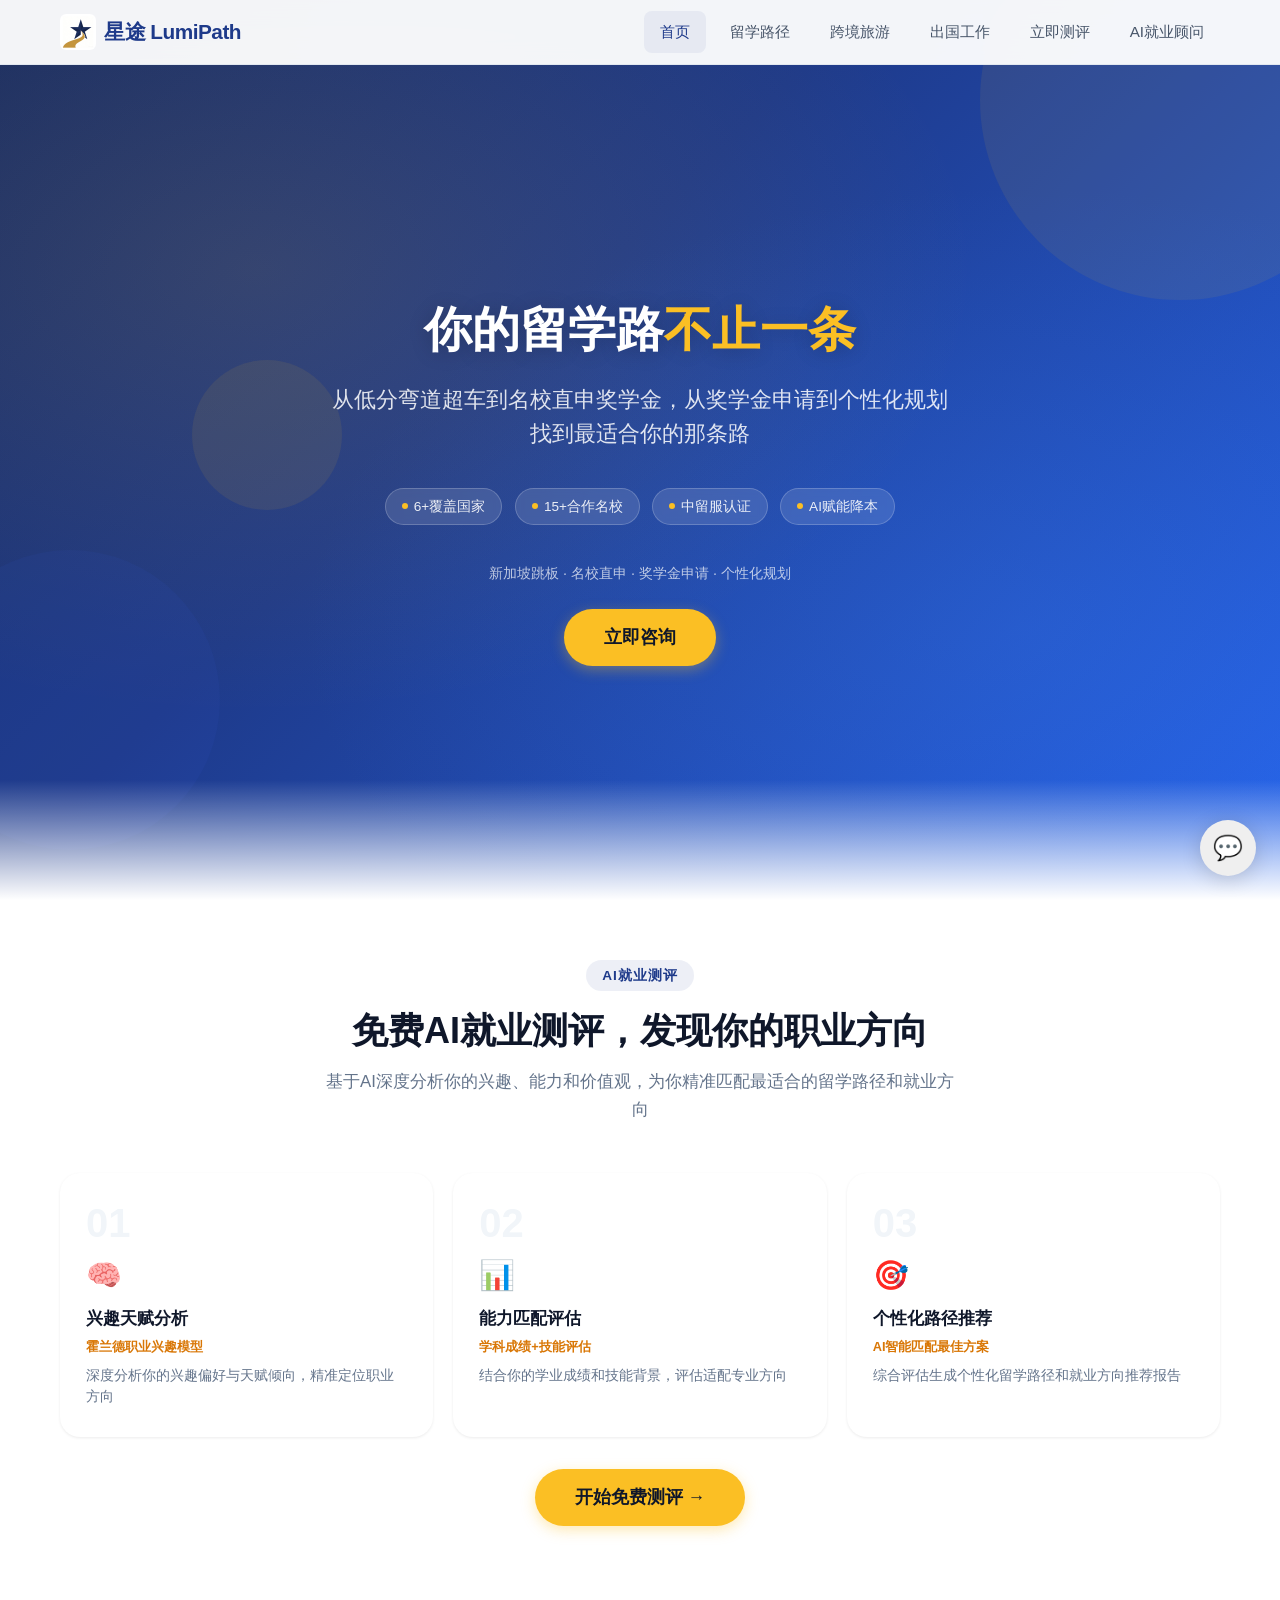
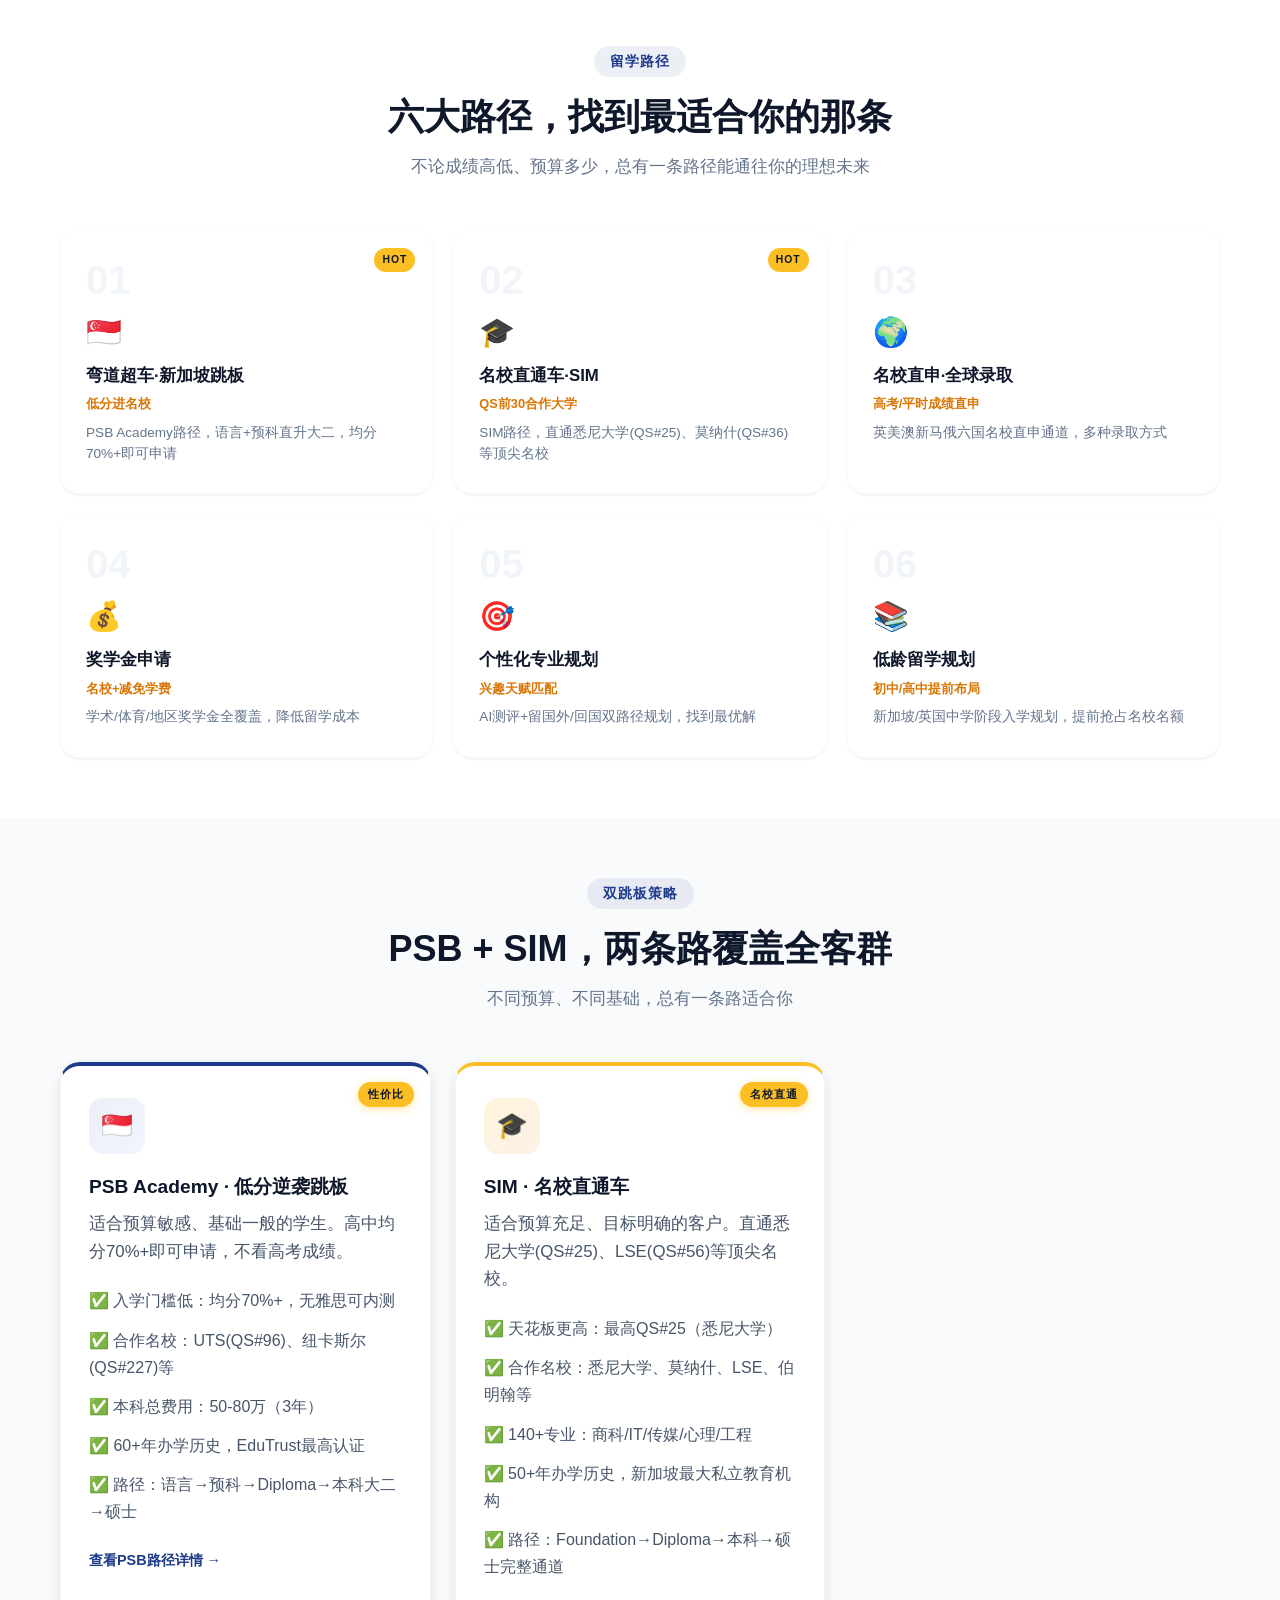
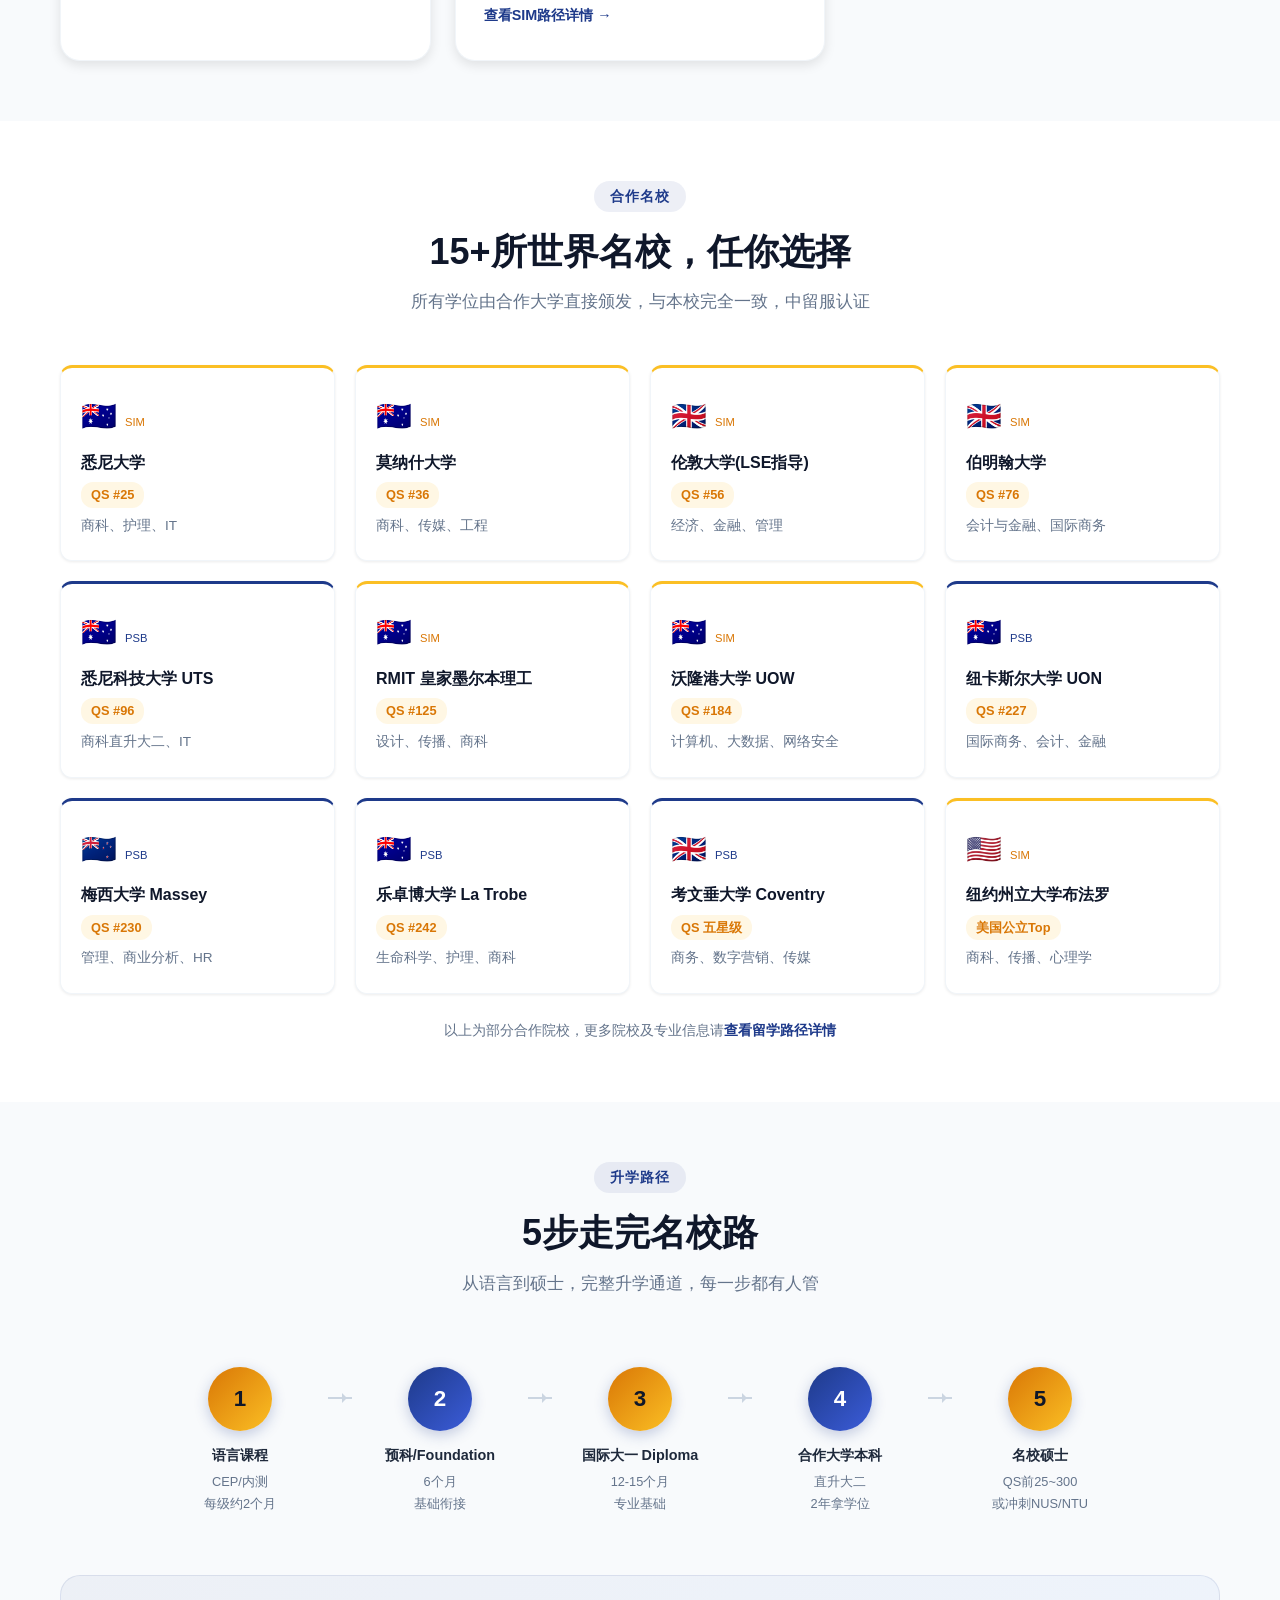
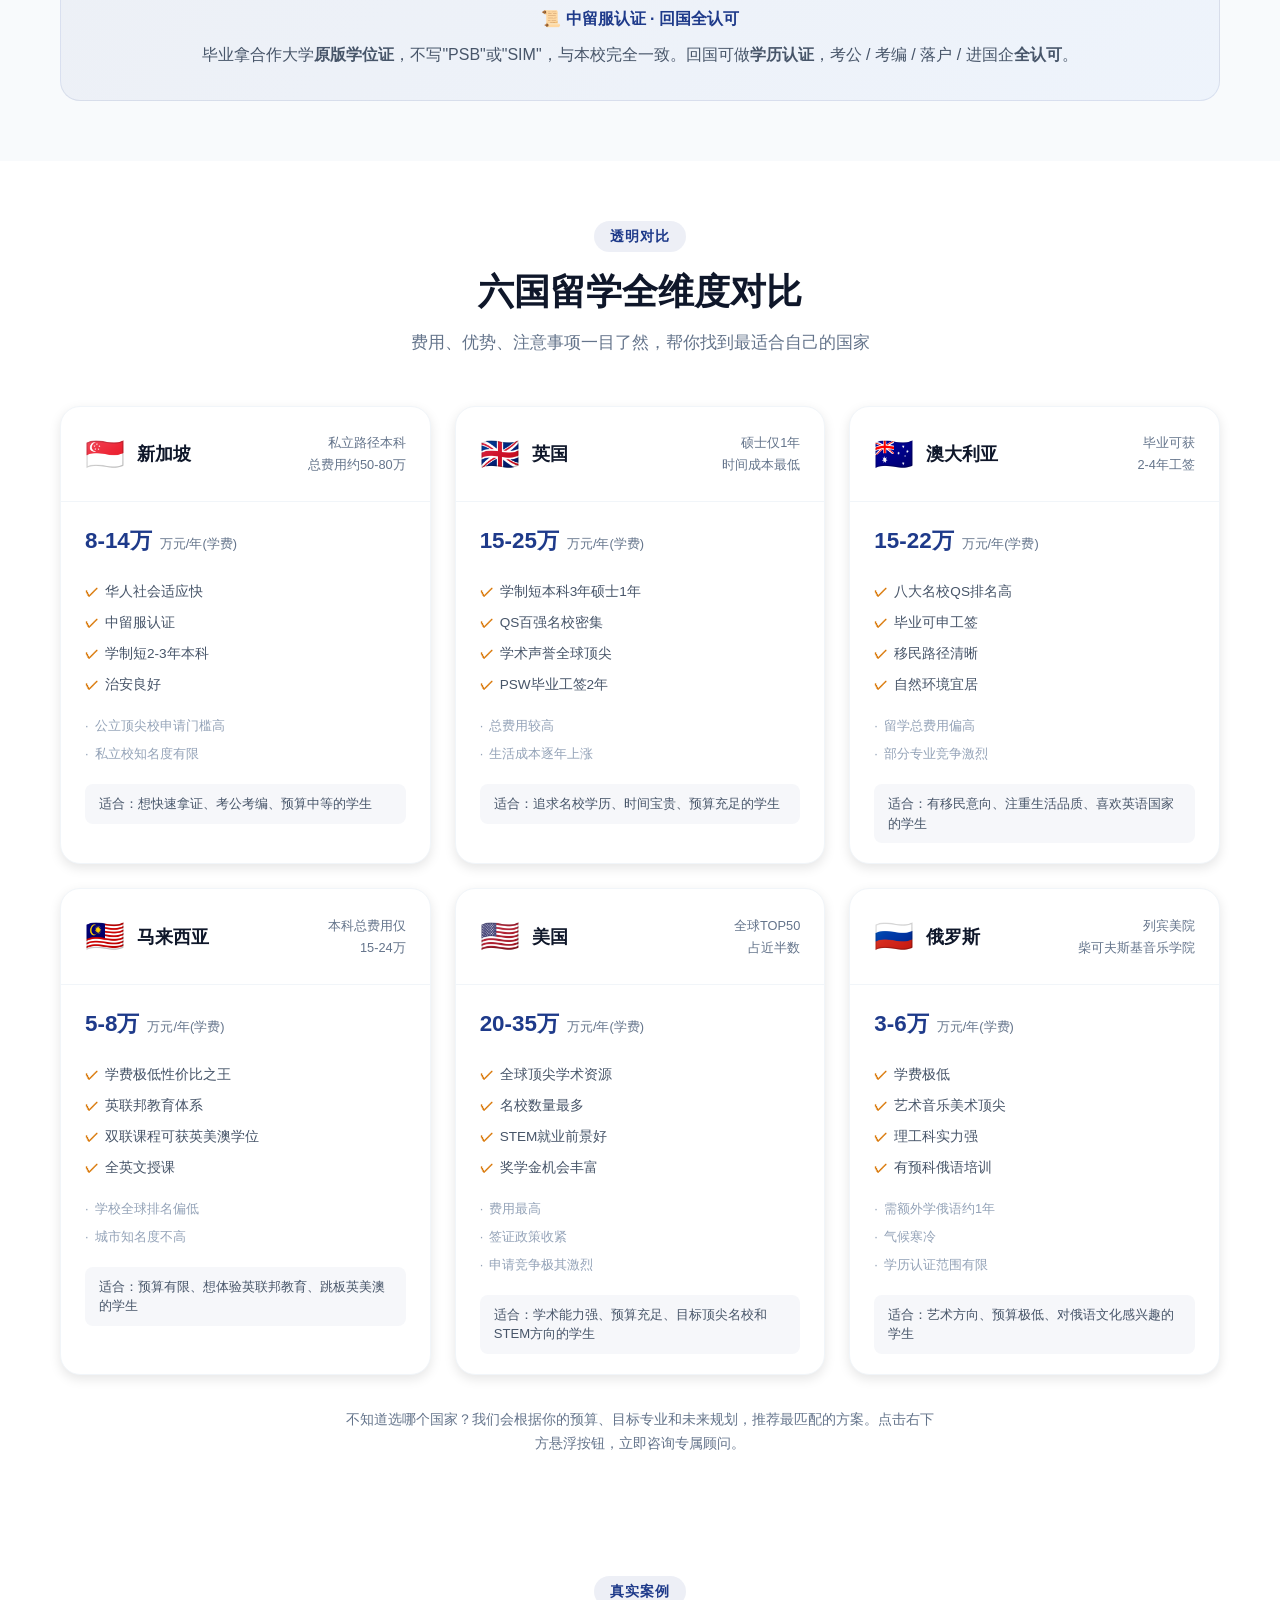
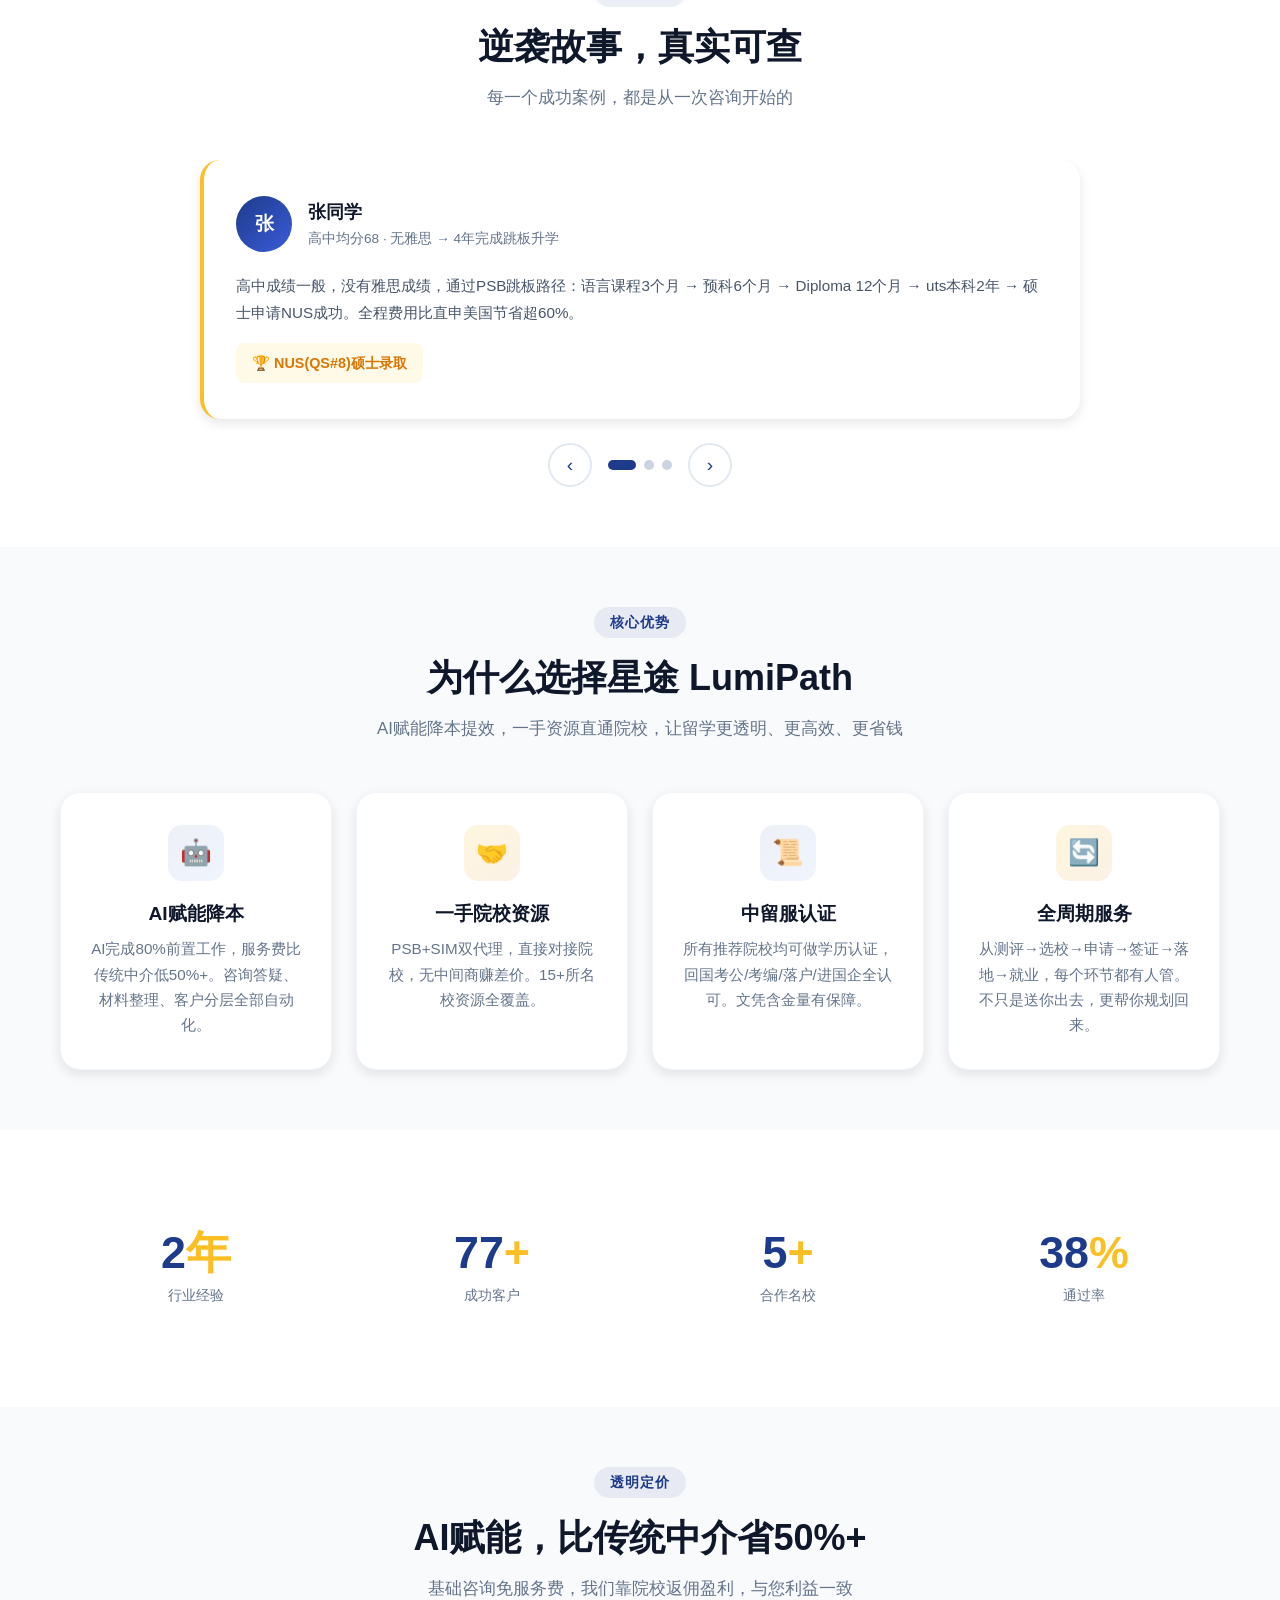
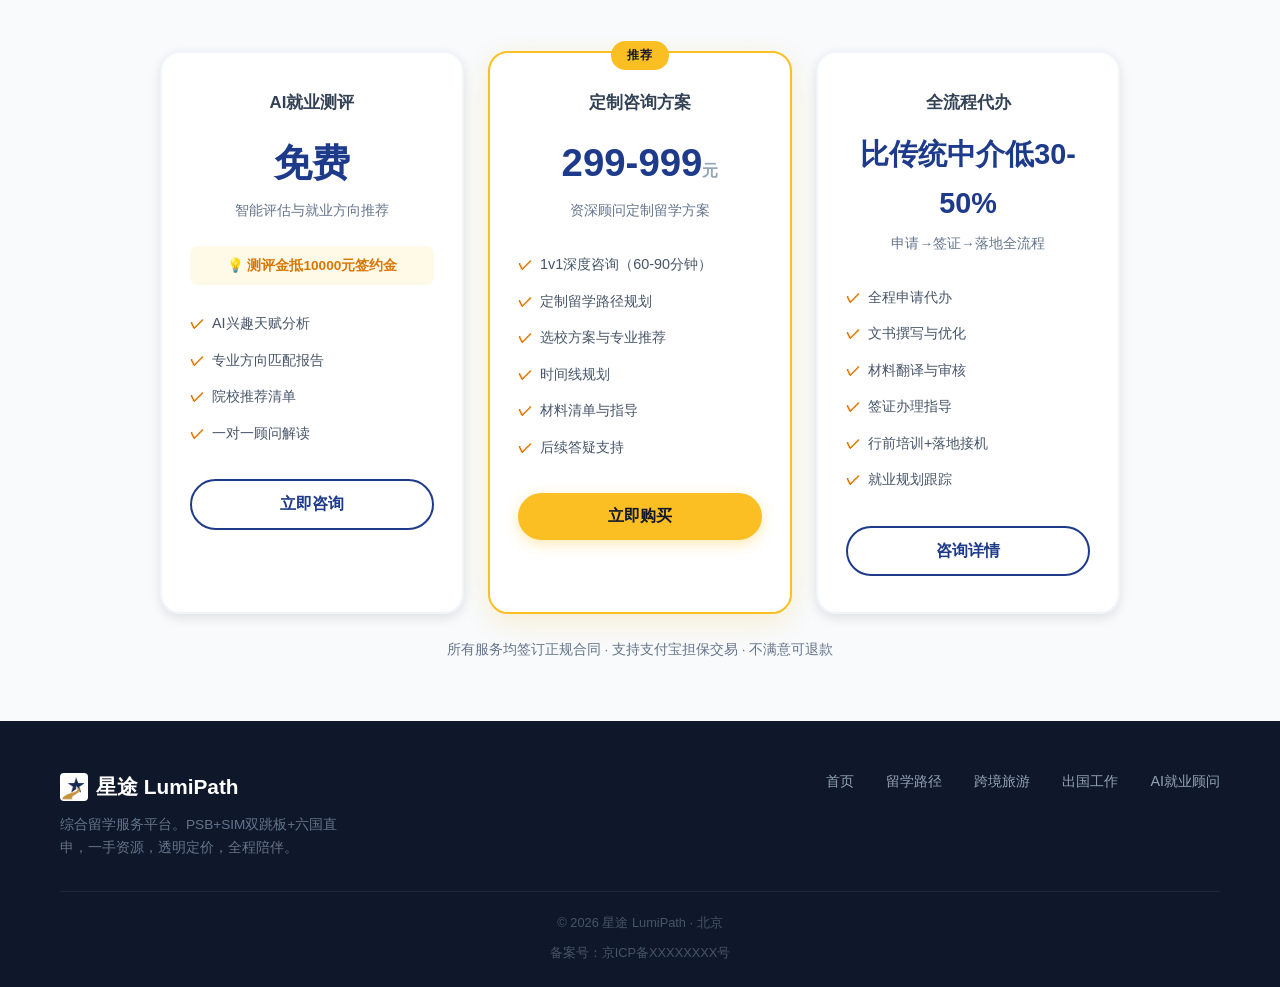
==== commit 7c188cb6: "fix: 导航栏新增'立即测评'模块，与留学路径/跨境旅游/出国工作同级" ====
--- a/index.html
+++ b/index.html
@@ -26,6 +26,7 @@
         <a href="study/">留学路径</a>
         <a href="travel/">跨境旅游</a>
         <a href="workvisa/">出国工作</a>
+        <a href="javascript:void(0)" data-action="assess">立即测评</a>
         <a href="javascript:void(0)" data-action="consult">AI就业顾问</a>
       </div>
       <button class="navbar-toggle" aria-label="菜单">
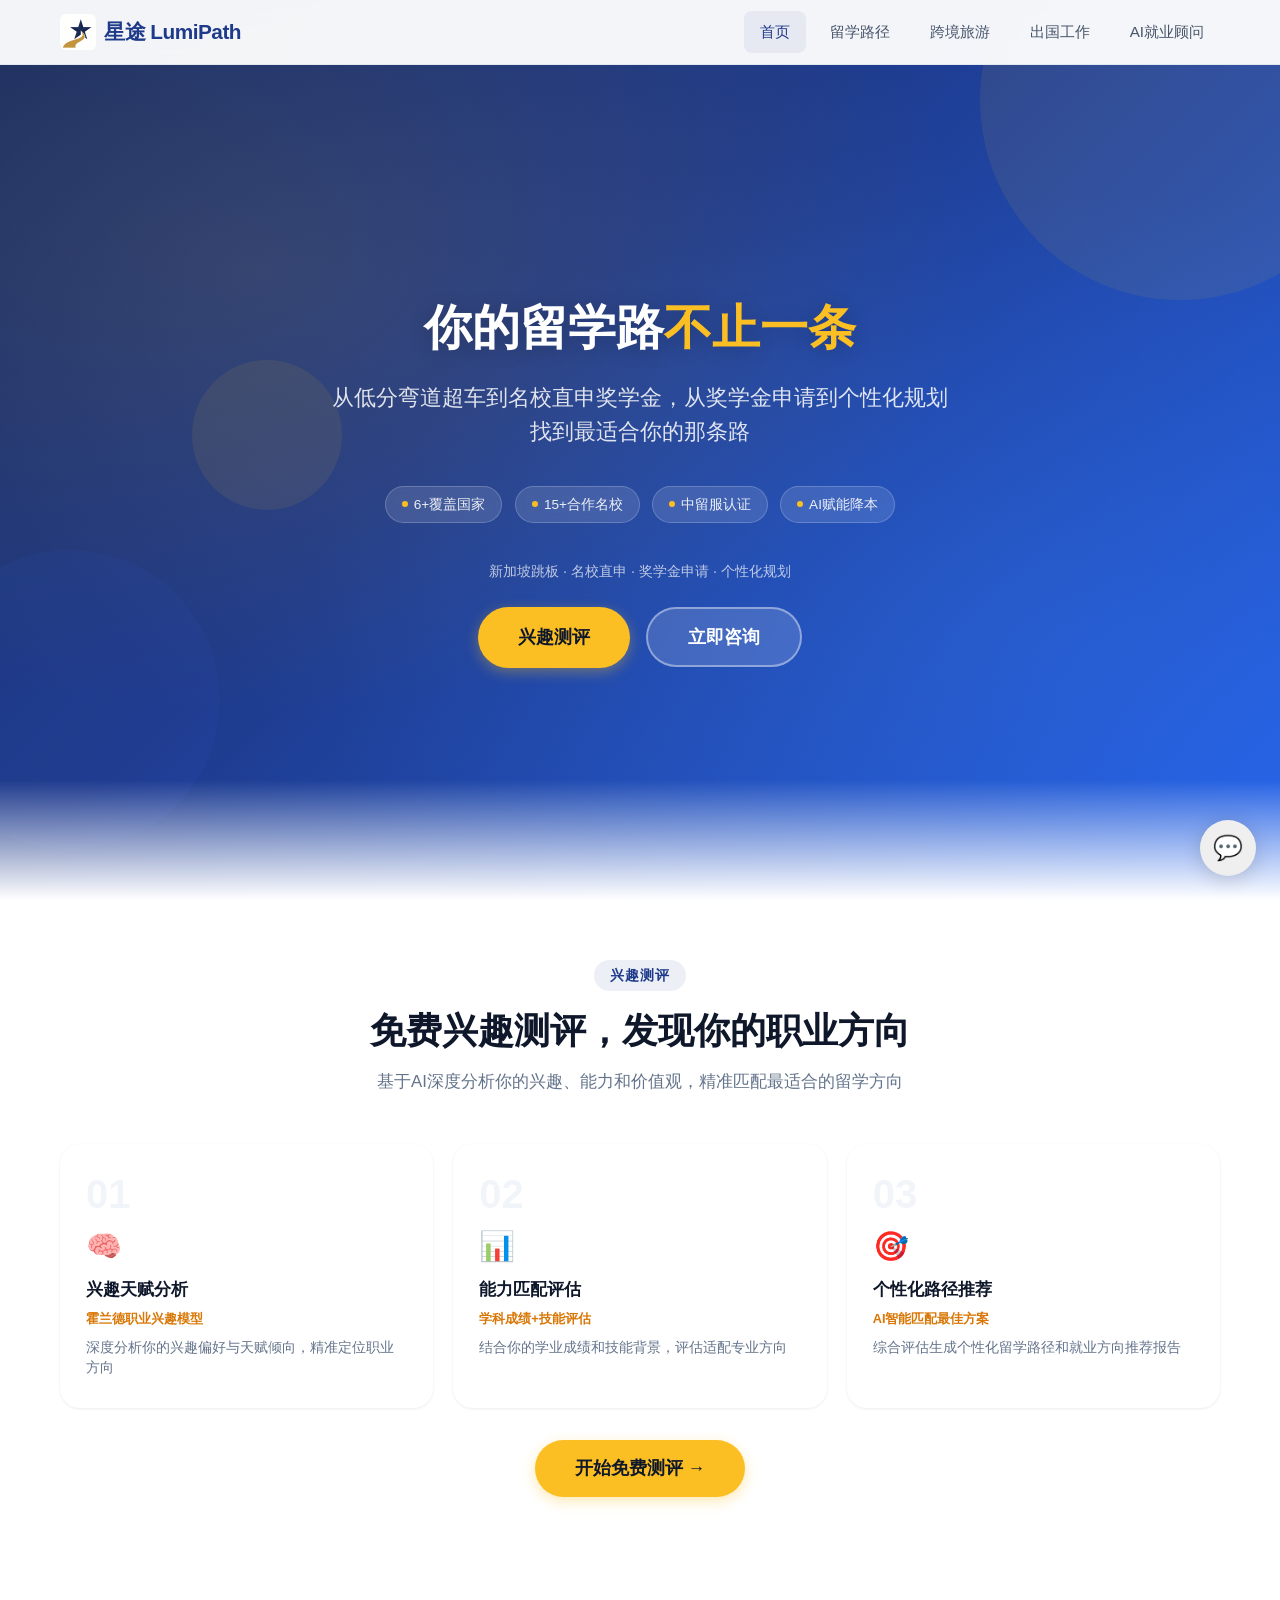
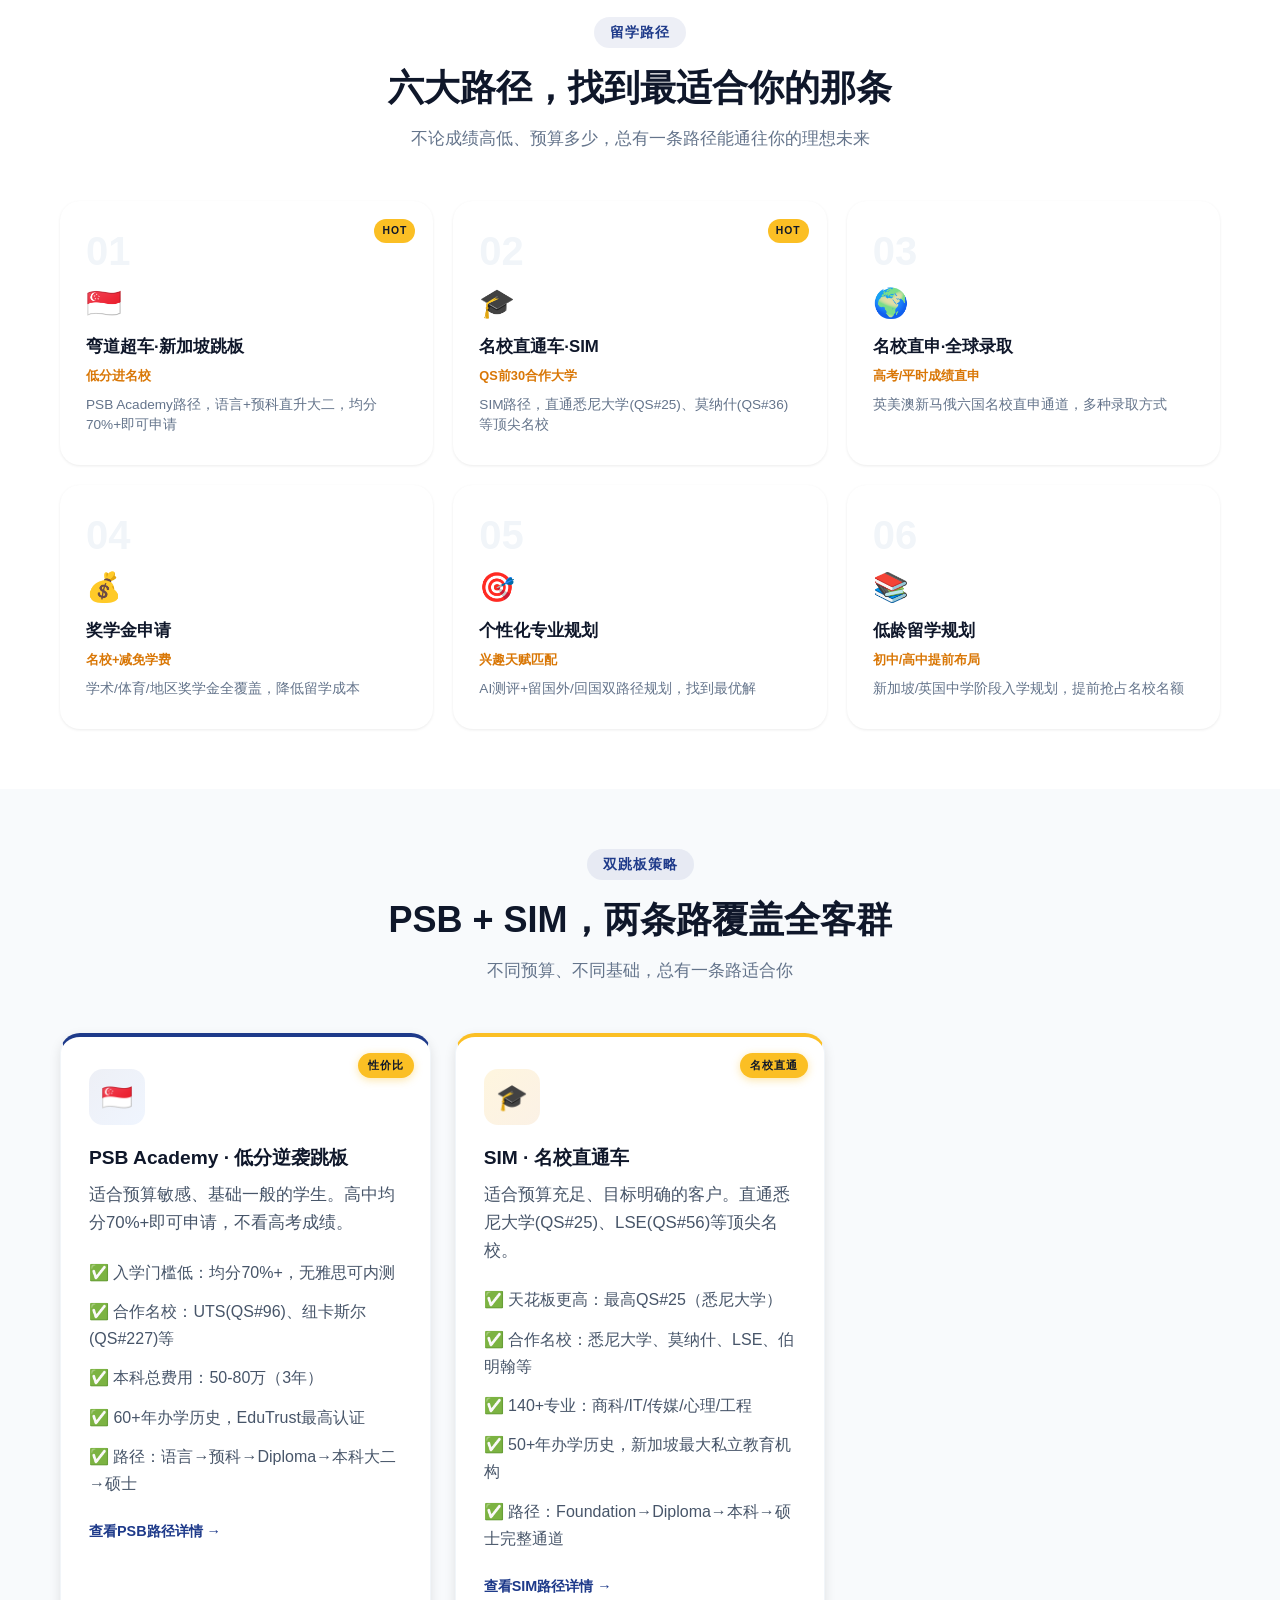
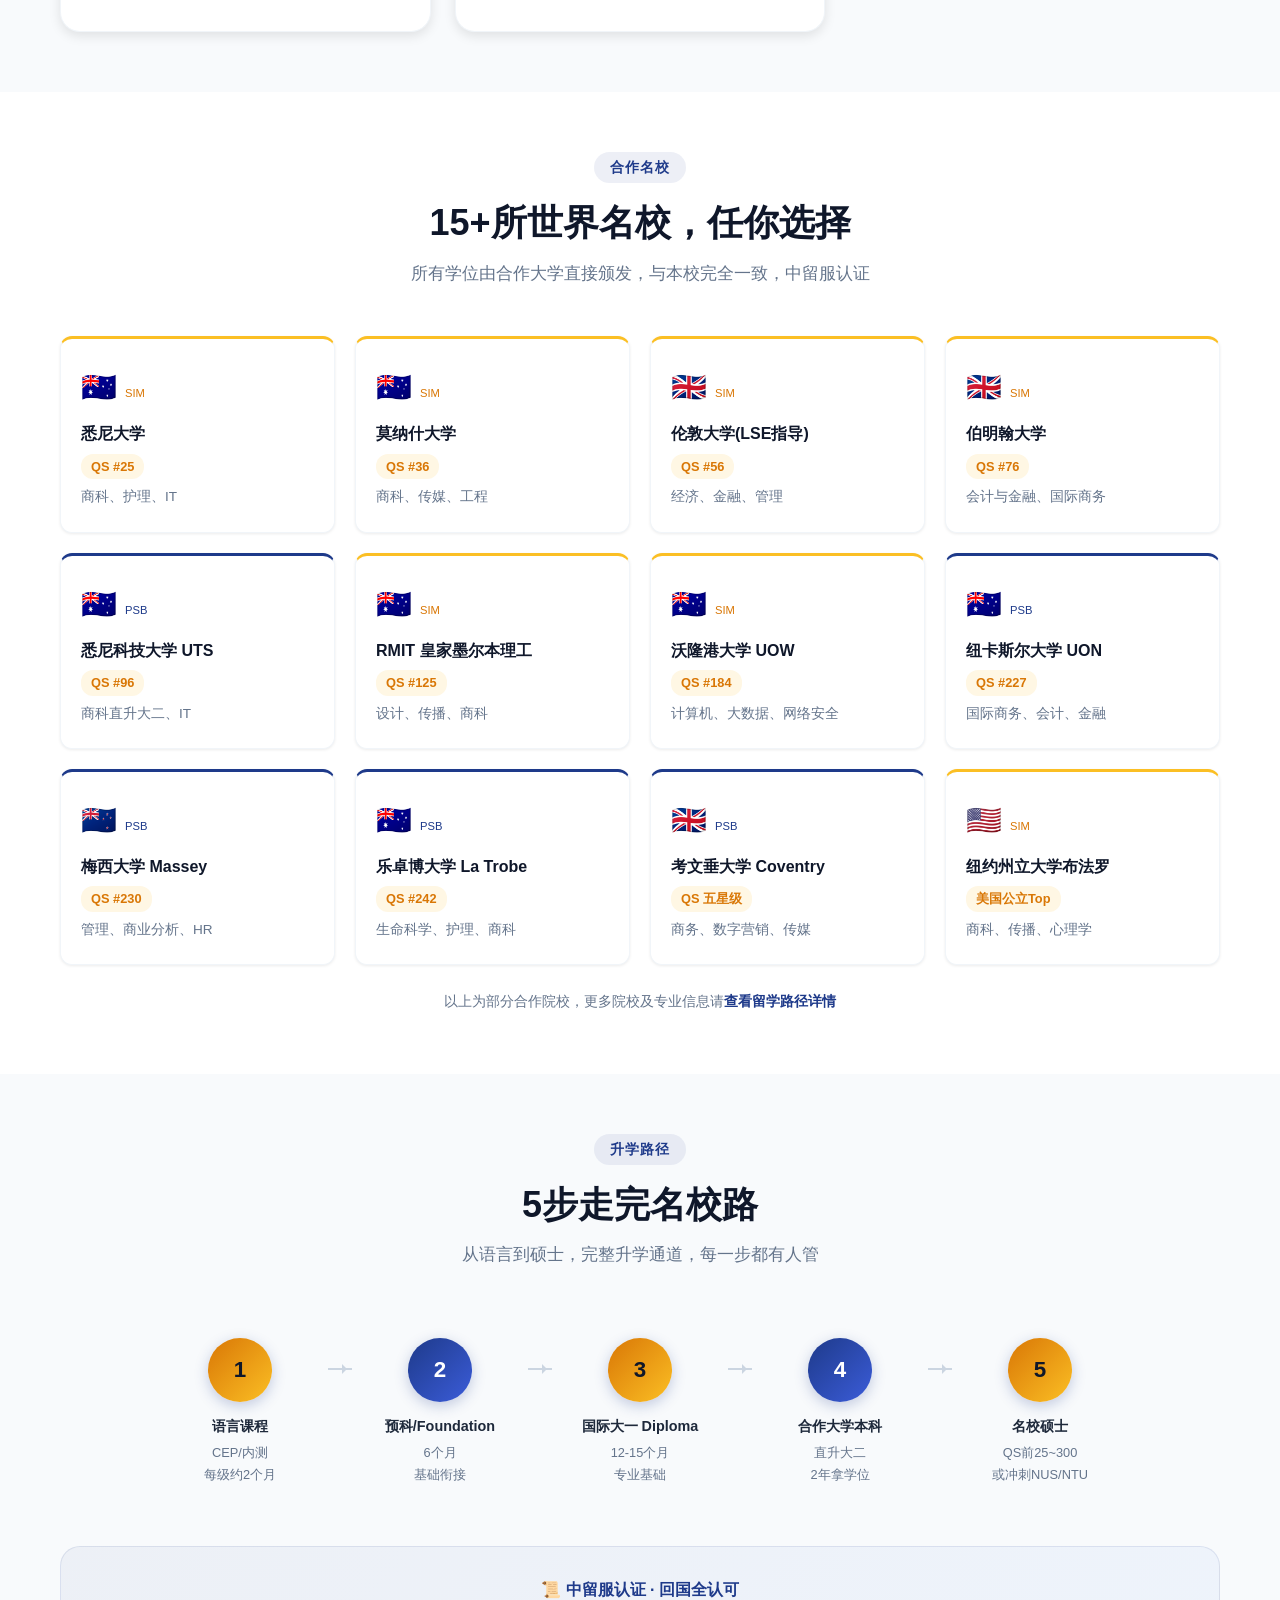
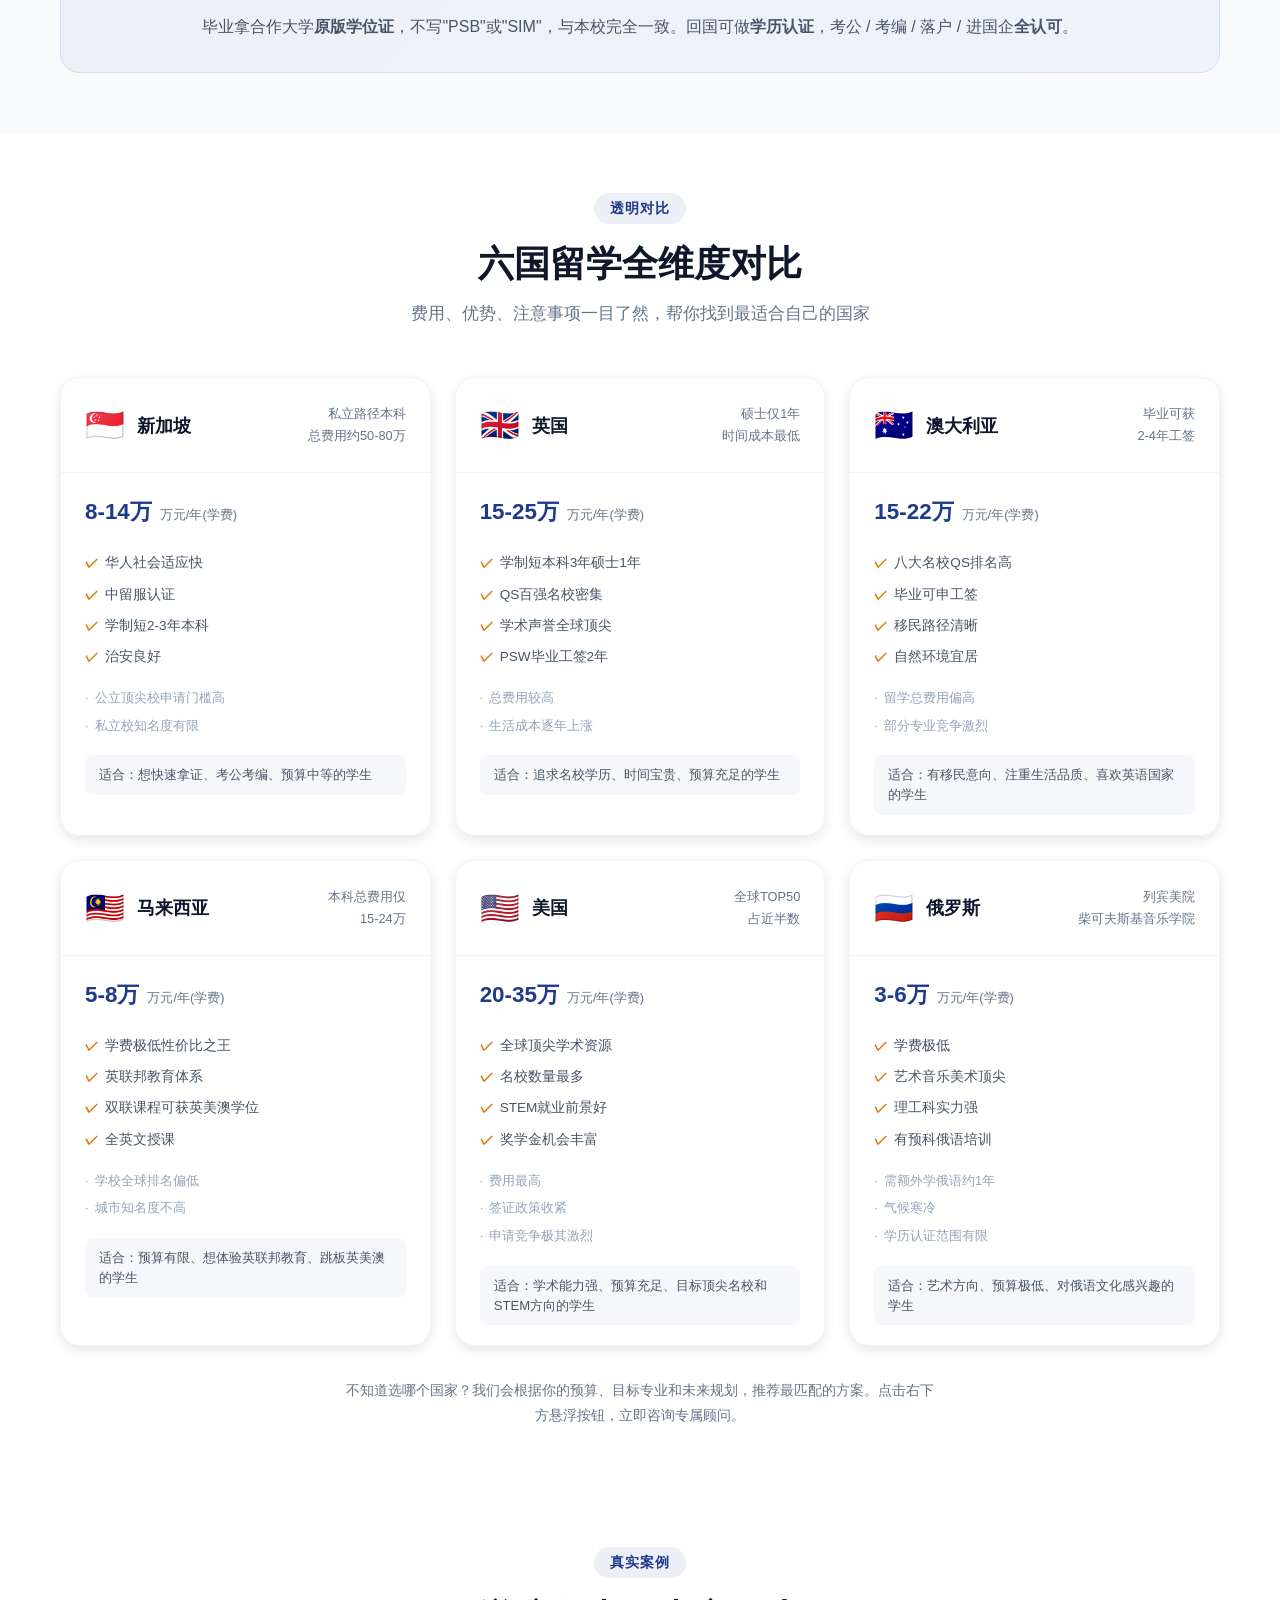
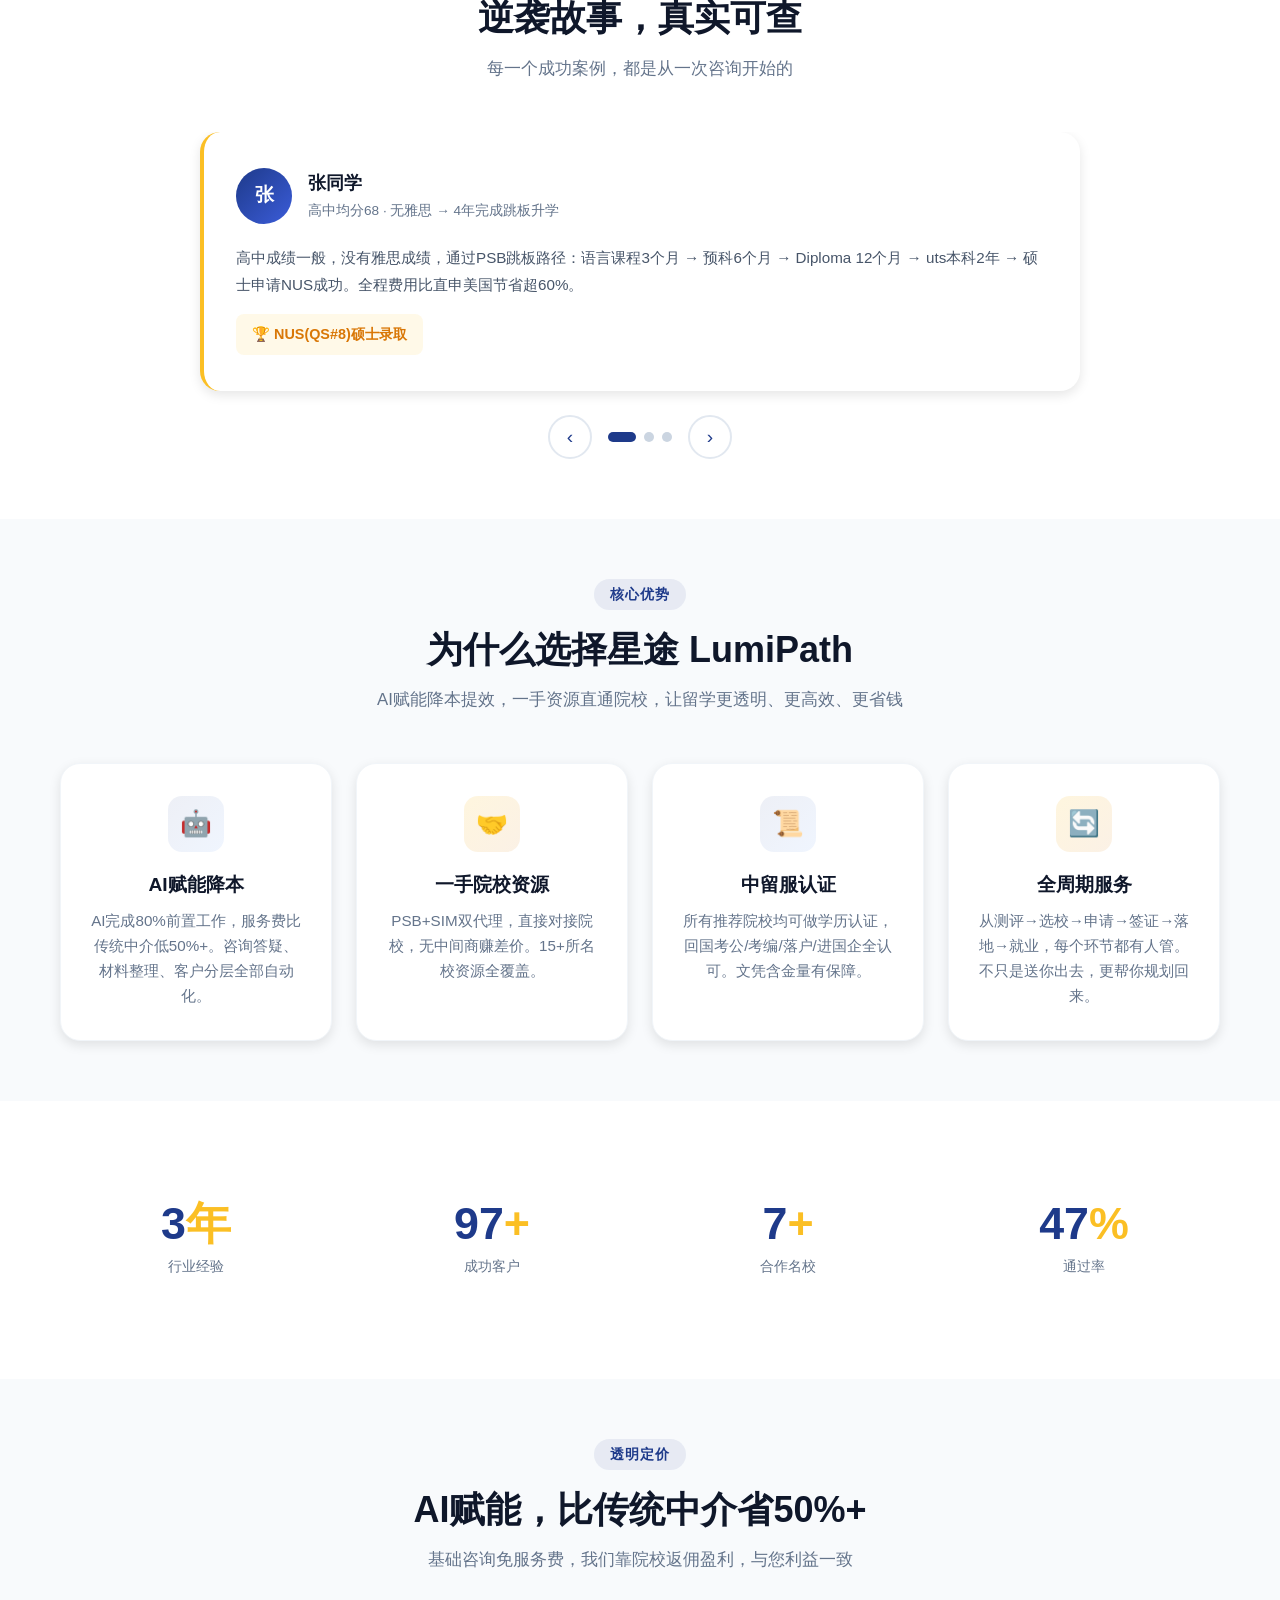
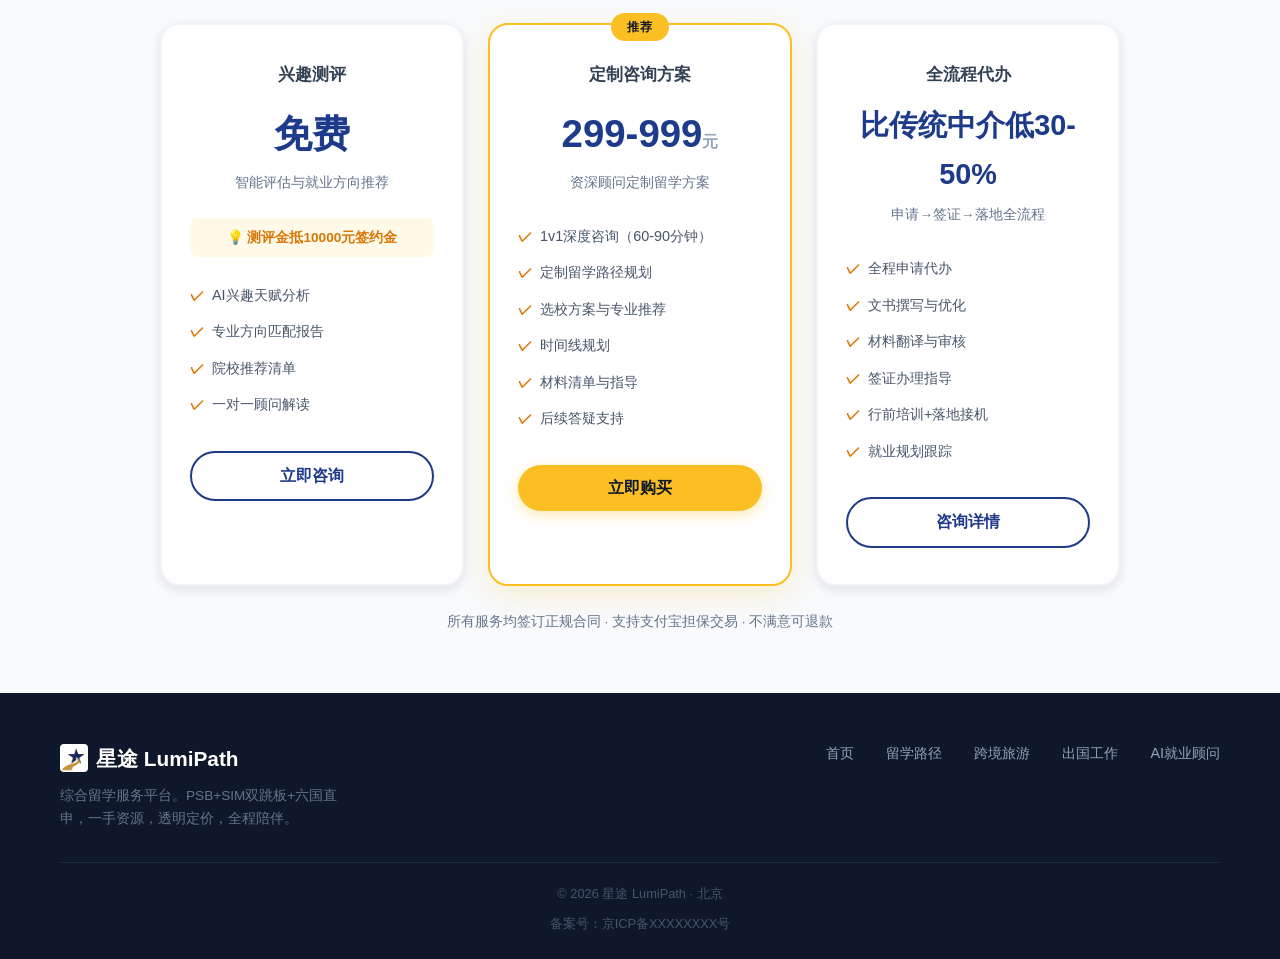
==== commit 7e28dc46: "fix: 兴趣测评回Hero区, 导航栏移除立即测评, 文案统一改为兴趣测评" ====
--- a/index.html
+++ b/index.html
@@ -26,7 +26,6 @@
         <a href="study/">留学路径</a>
         <a href="travel/">跨境旅游</a>
         <a href="workvisa/">出国工作</a>
-        <a href="javascript:void(0)" data-action="assess">立即测评</a>
         <a href="javascript:void(0)" data-action="consult">AI就业顾问</a>
       </div>
       <button class="navbar-toggle" aria-label="菜单">
@@ -51,7 +50,8 @@
       </div>
       <p style="color:rgba(255,255,255,.7);font-size:.9rem;margin-bottom:24px">新加坡跳板 · 名校直申 · 奖学金申请 · 个性化规划</p>
       <div class="btn-group">
-        <button class="btn btn-primary btn-lg" data-action="consult">立即咨询</button>
+        <button class="btn btn-primary btn-lg" data-action="assess">兴趣测评</button>
+        <button class="btn btn-ghost btn-lg" data-action="consult">立即咨询</button>
       </div>
     </div>
   </section>
@@ -61,9 +61,9 @@
   <section class="section" id="assess">
     <div class="container">
       <div class="section-title fade-in-up">
-        <span class="tag">AI就业测评</span>
-        <h2>免费AI就业测评，发现你的职业方向</h2>
-        <p class="subtitle">基于AI深度分析你的兴趣、能力和价值观，为你精准匹配最适合的留学路径和就业方向</p>
+        <span class="tag">兴趣测评</span>
+        <h2>免费兴趣测评，发现你的职业方向</h2>
+        <p class="subtitle">基于AI深度分析你的兴趣、能力和价值观，精准匹配最适合的留学方向</p>
       </div>
       <div class="paths-grid">
         <div class="path-card fade-in-up" style="cursor:pointer" onclick="window.LumiPathChat.show('assess')">
@@ -616,7 +616,7 @@
       </div>
       <div class="pricing-grid">
         <div class="pricing-card fade-in-up">
-          <div class="price-name">AI就业测评</div>
+          <div class="price-name">兴趣测评</div>
           <div class="price-amount">免费<span class="unit"></span></div>
           <div class="price-desc">智能评估与就业方向推荐</div>
           <div class="price-highlight">💡 测评金抵10000元签约金</div>
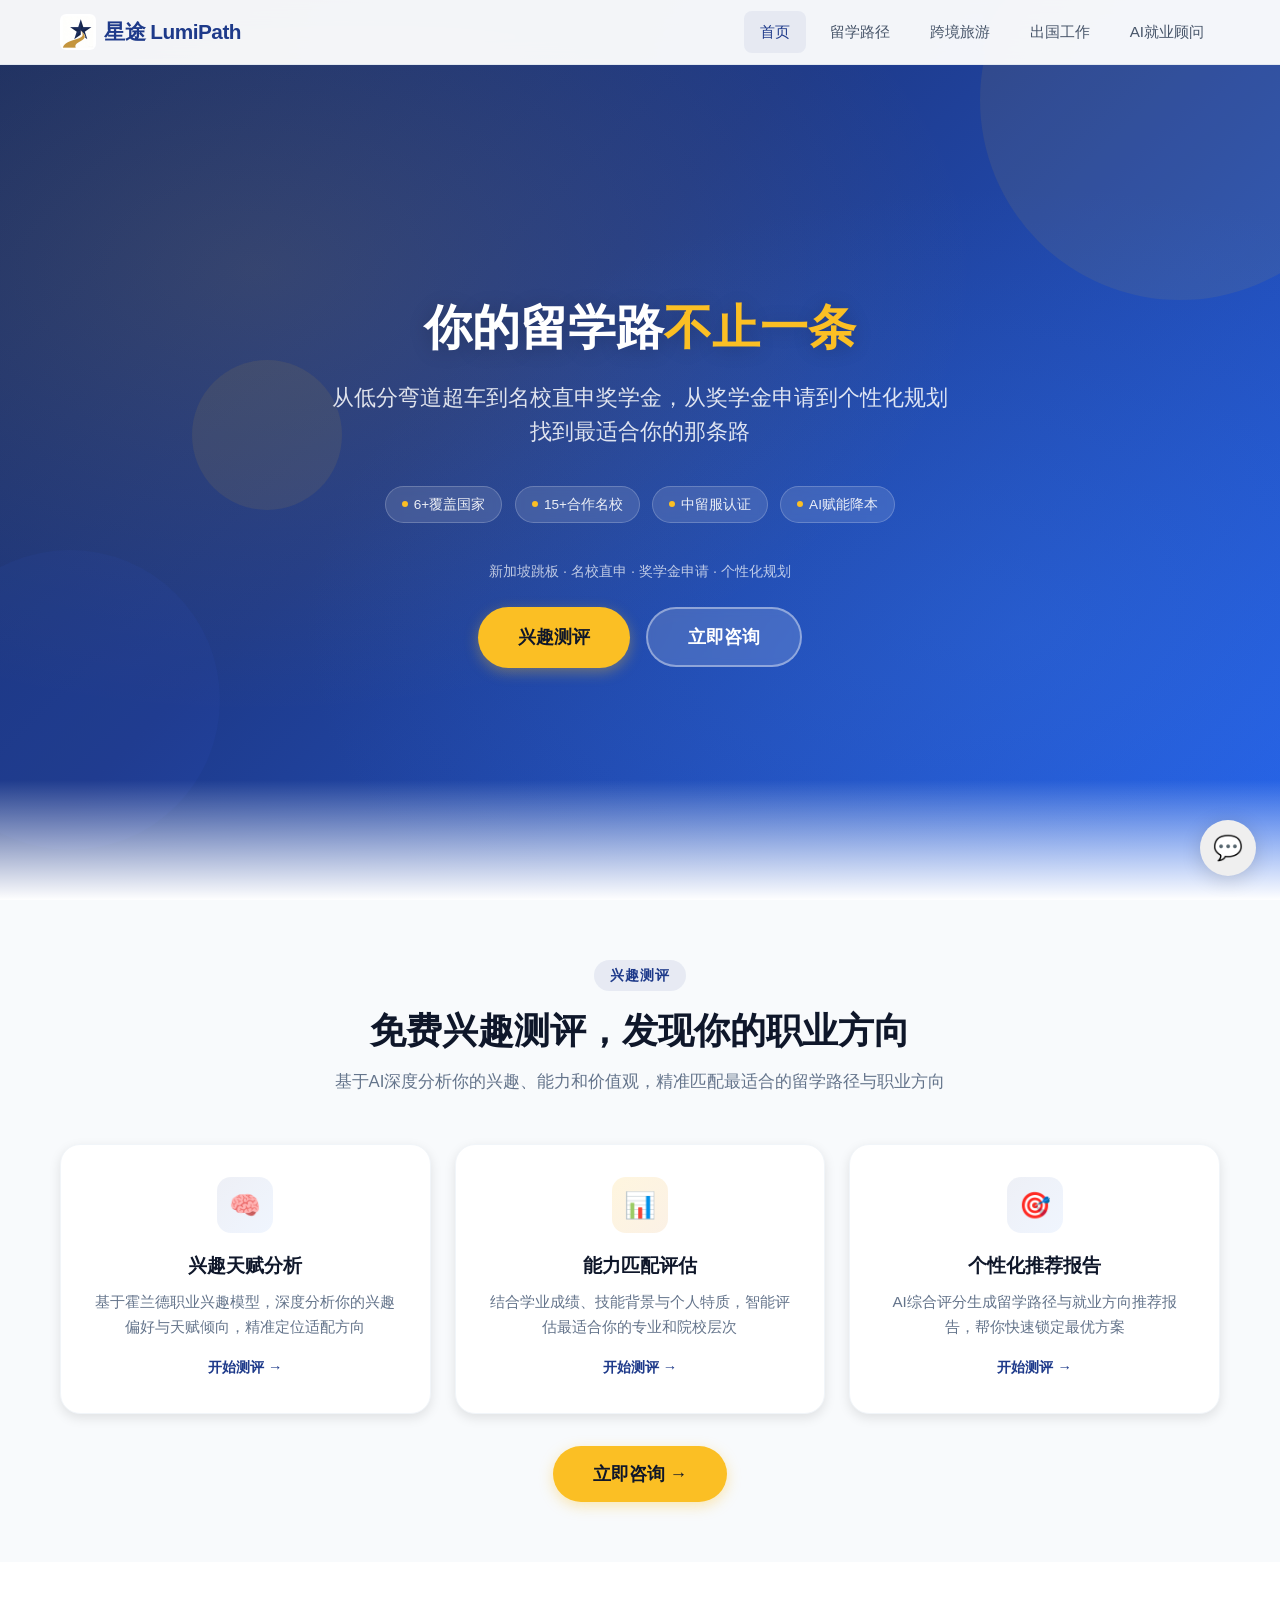
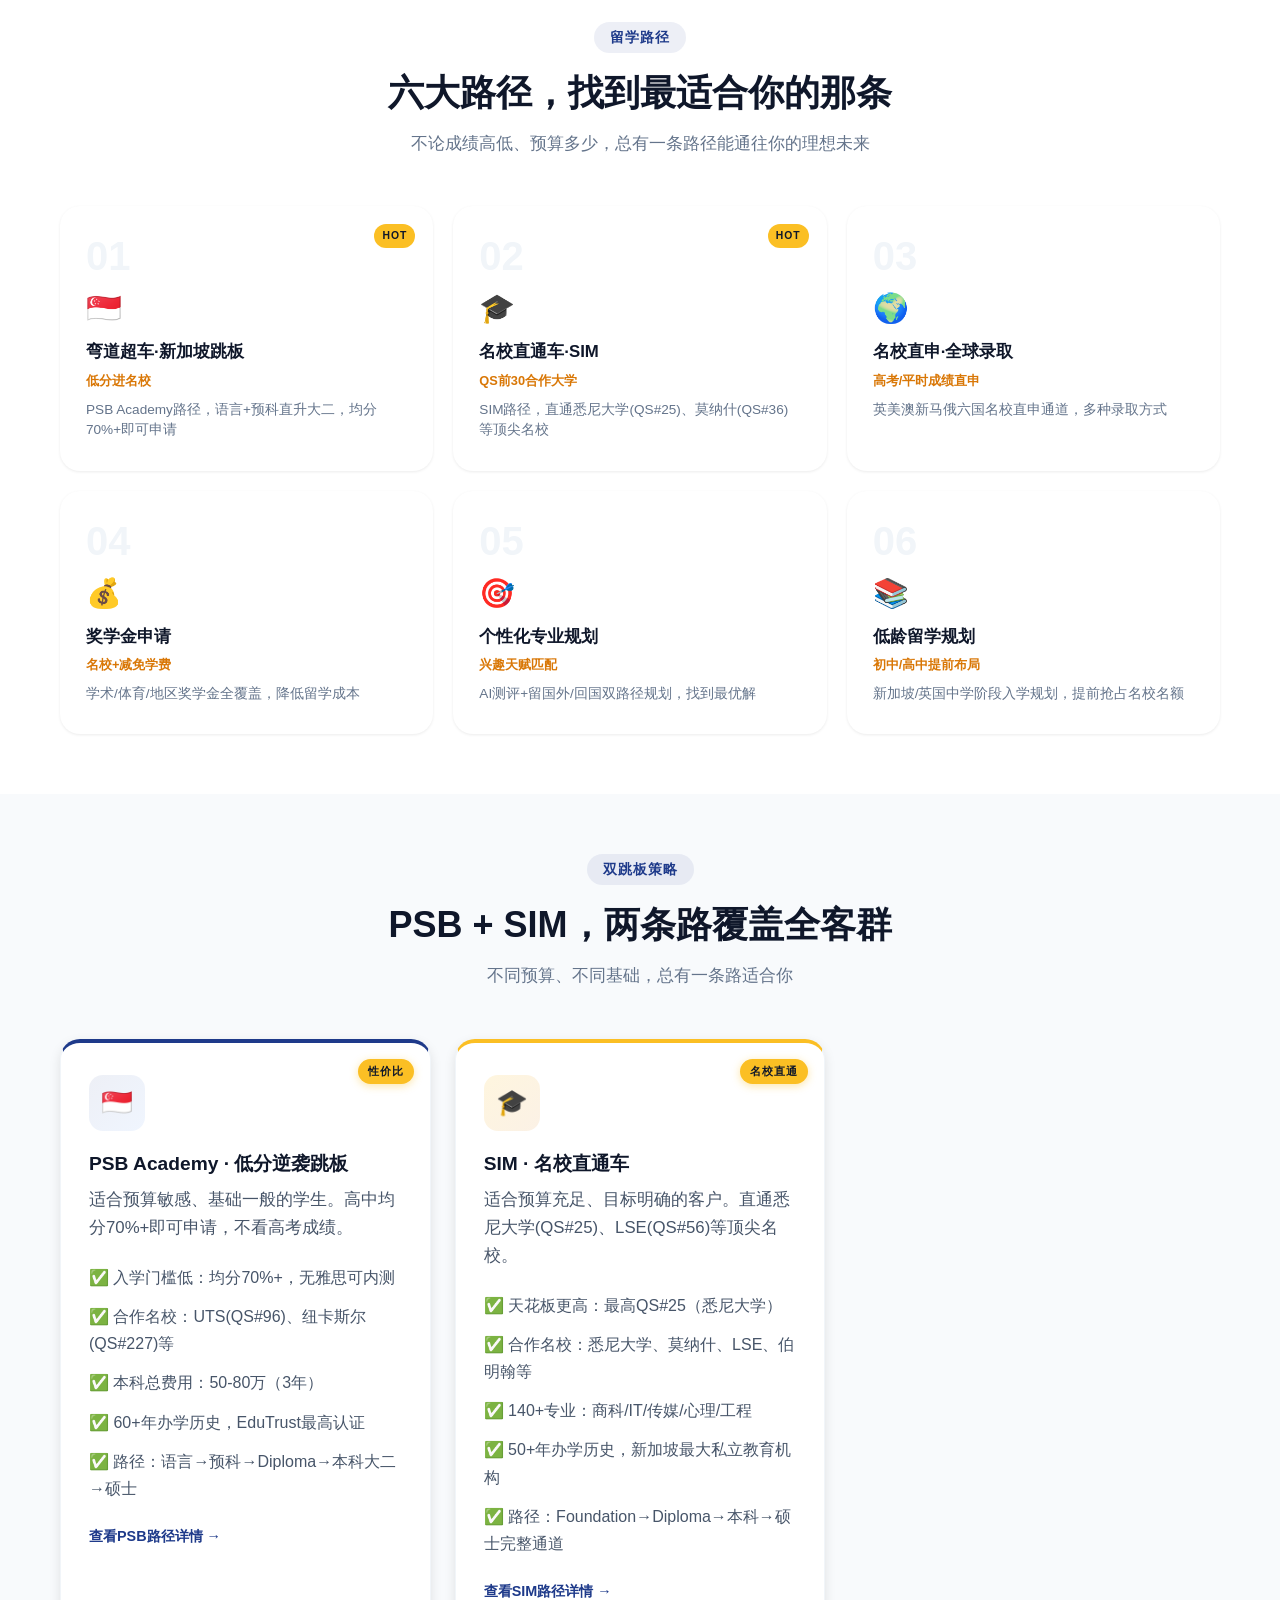
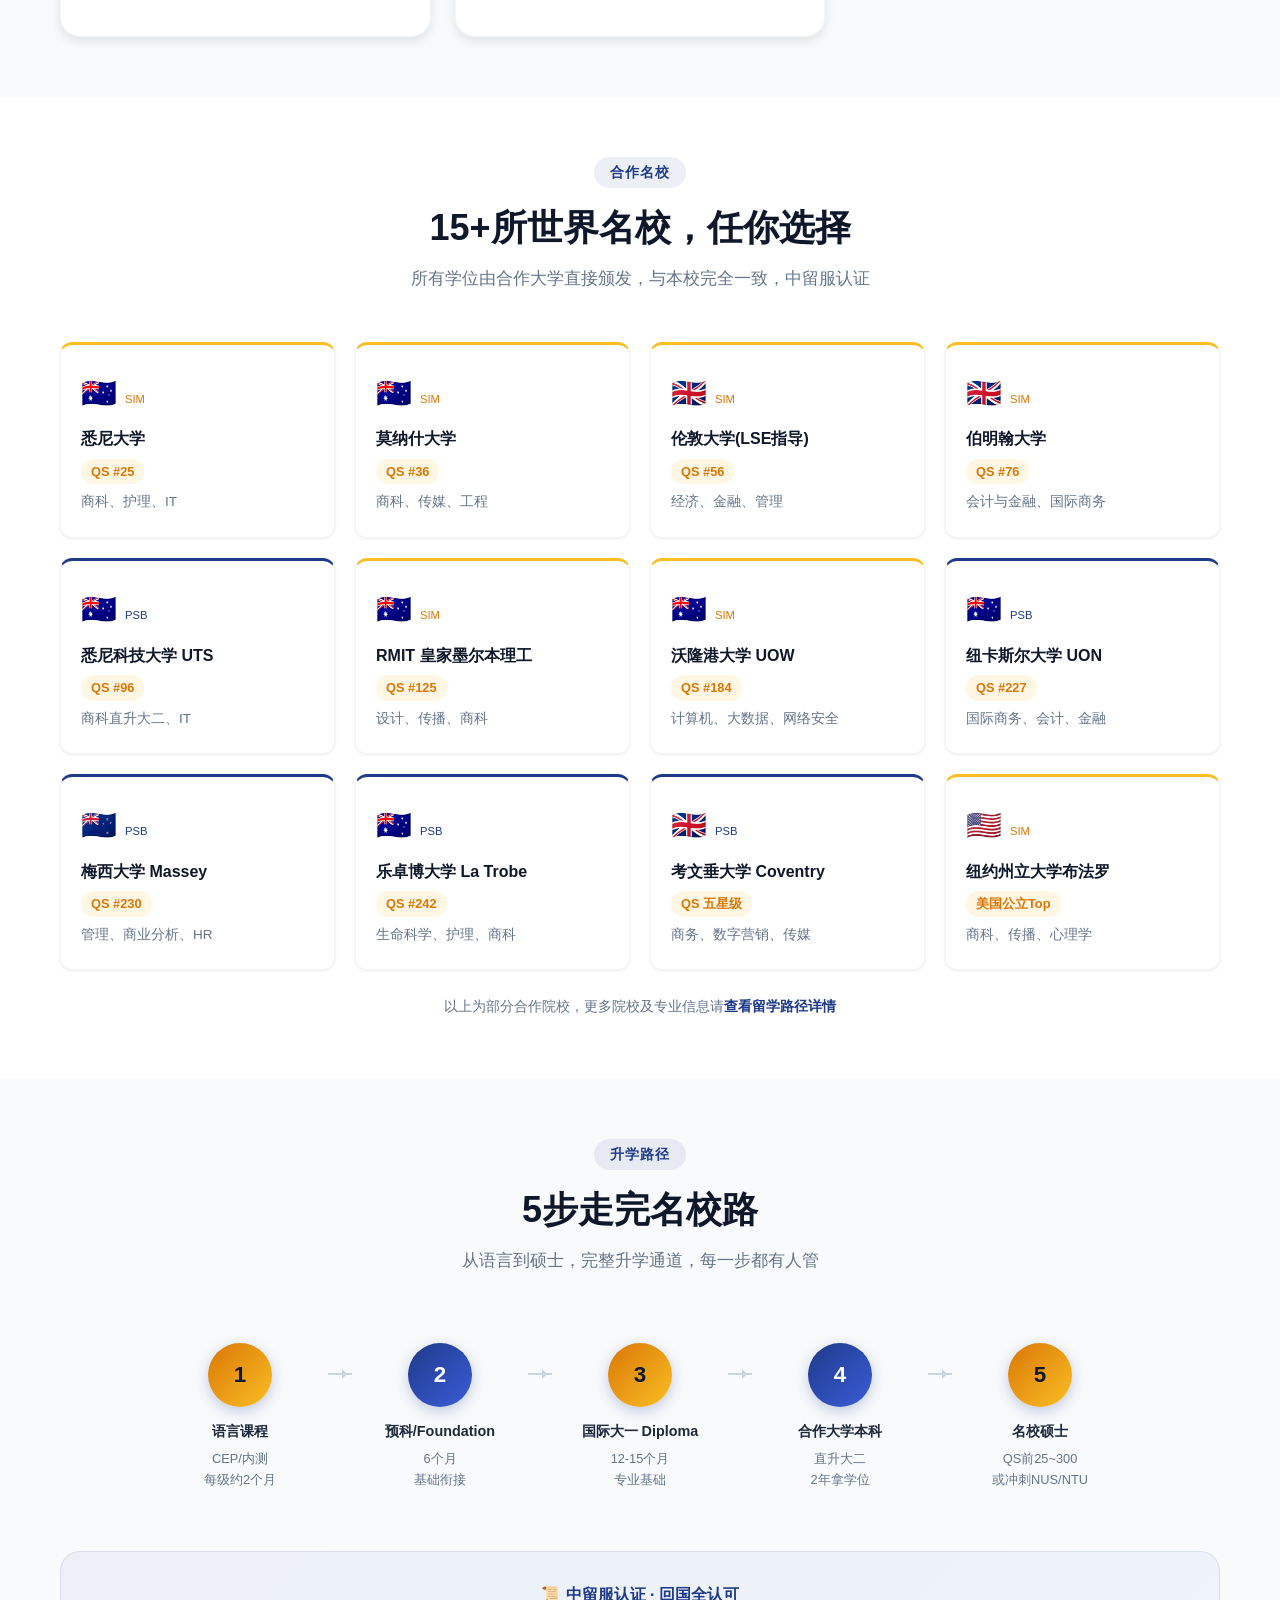
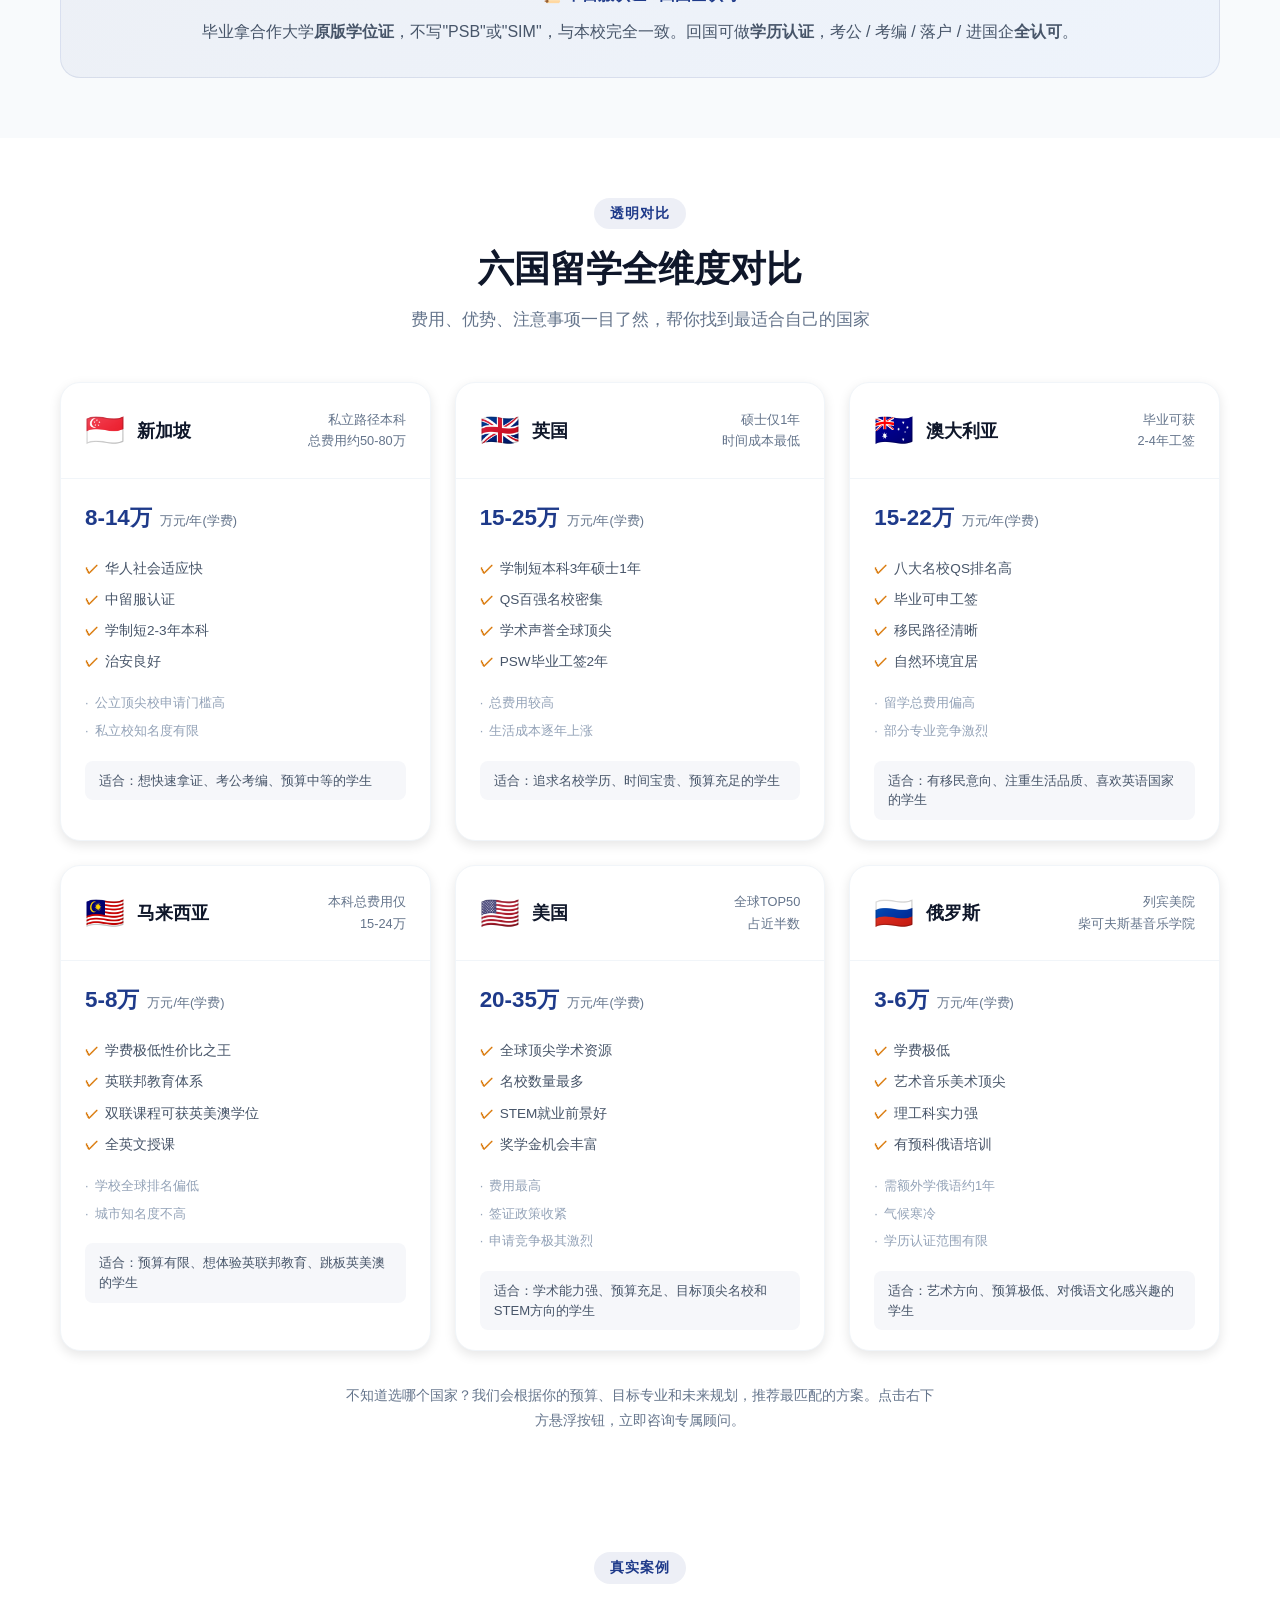
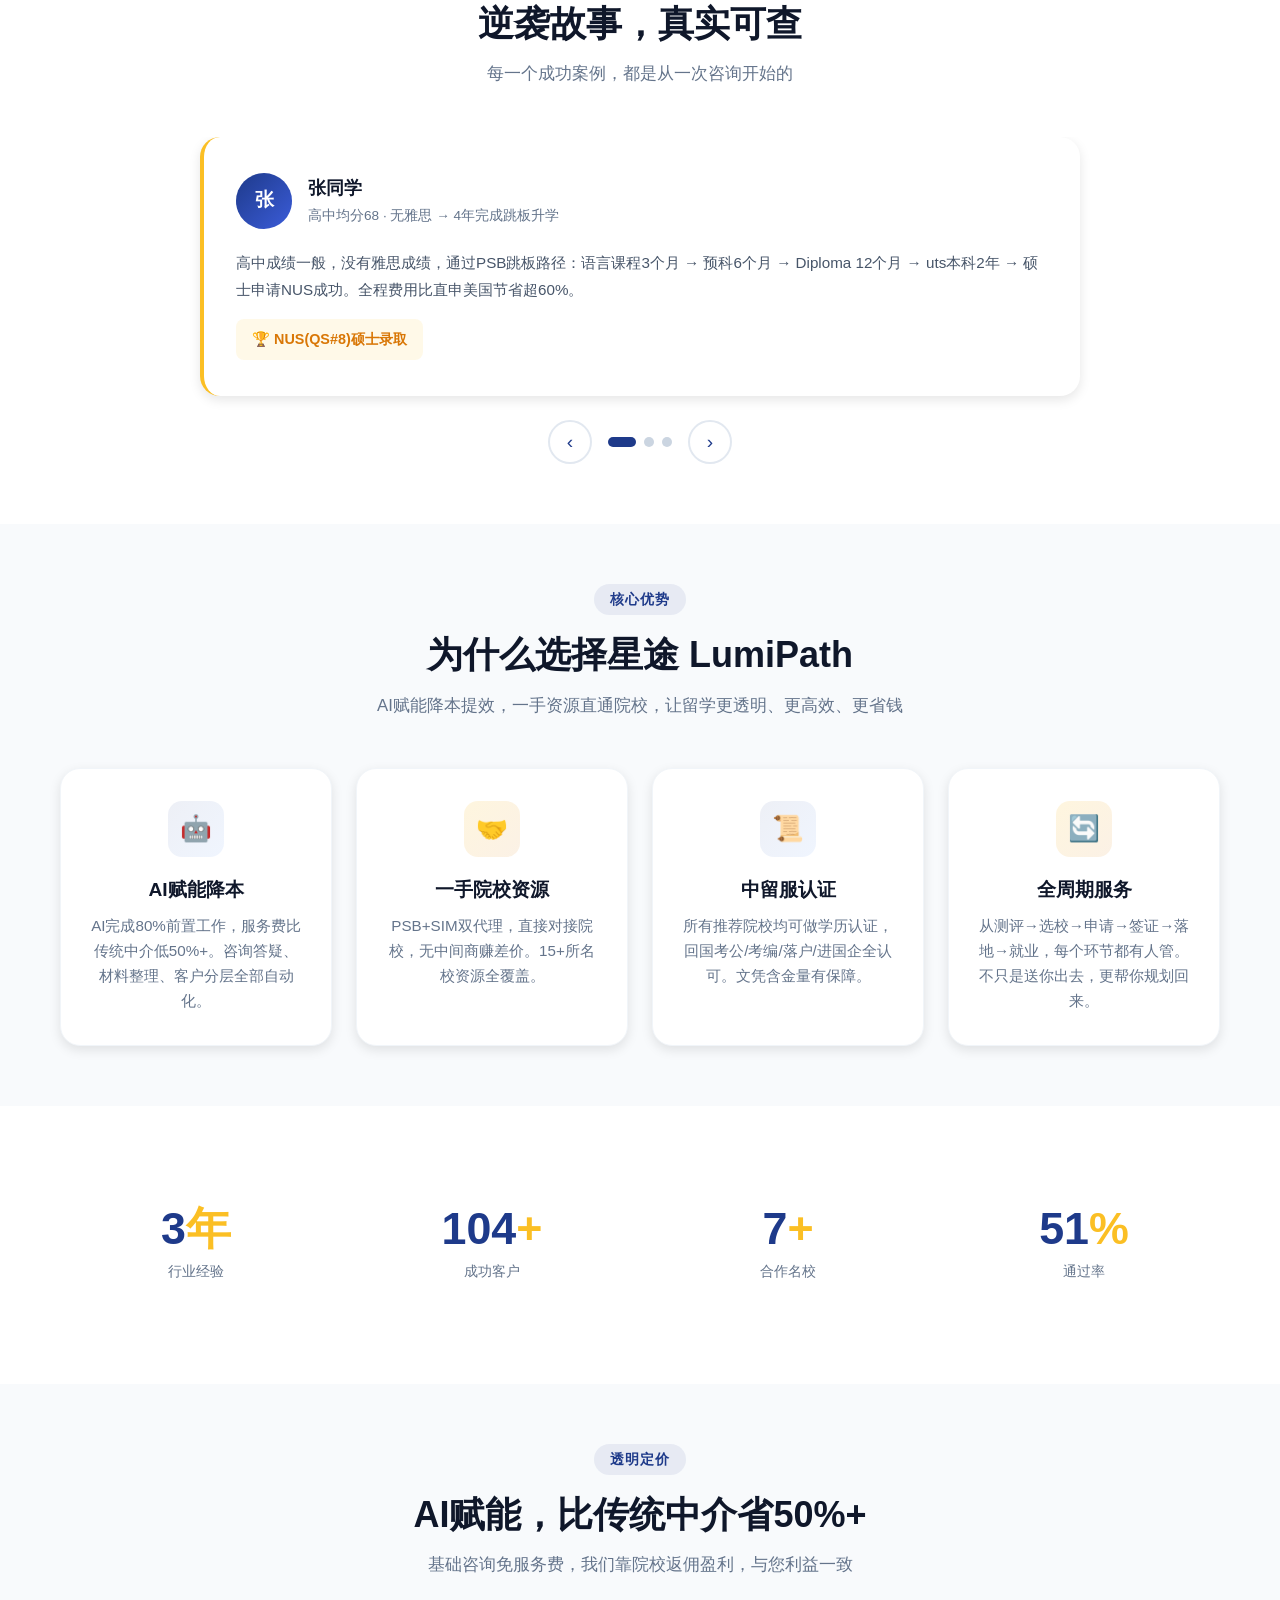
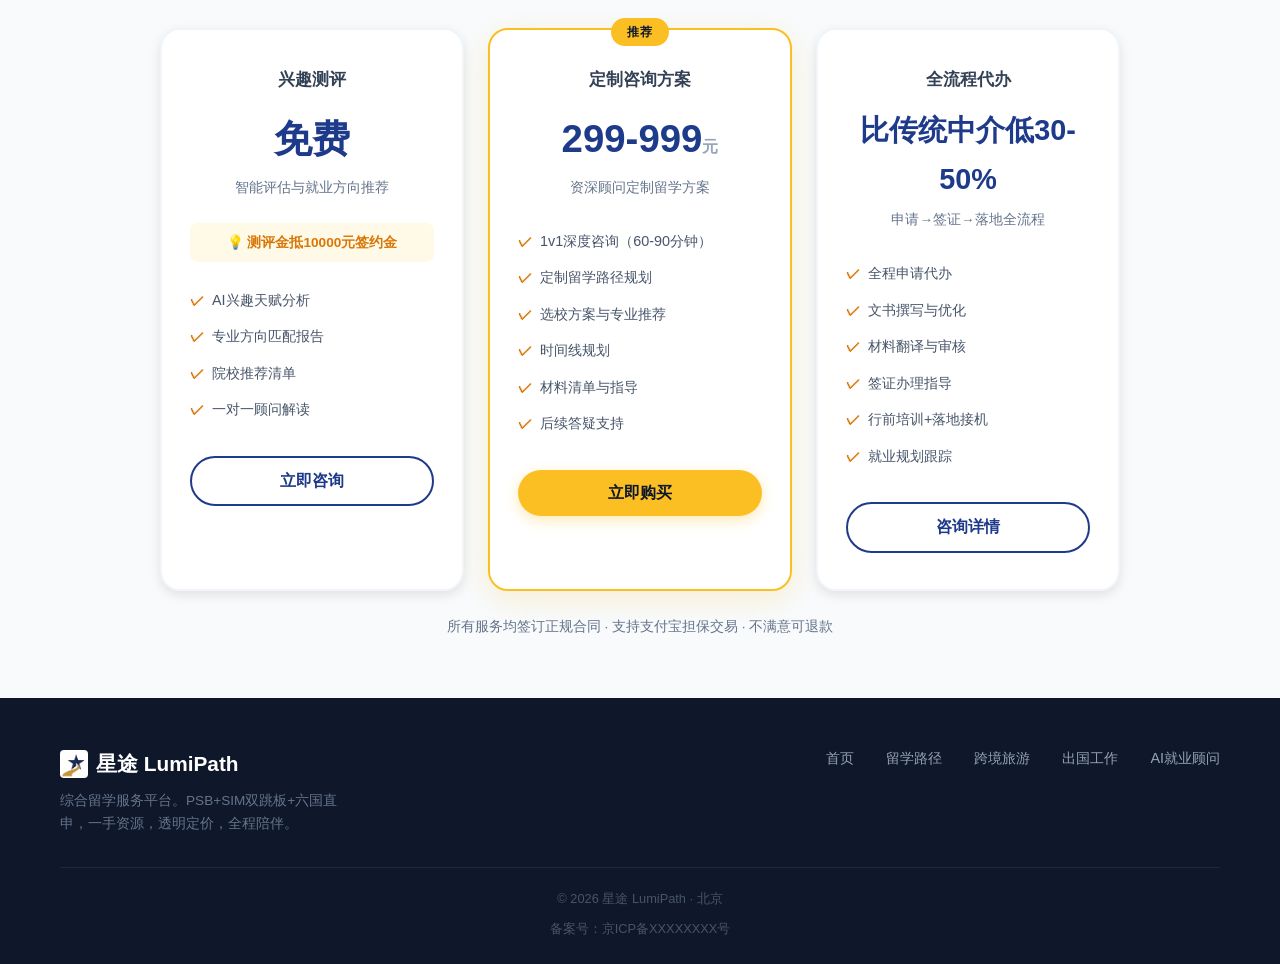
==== commit de6b06b1: "feat: 模块选择屏+兴趣测评区段升级" ====
--- a/index.html
+++ b/index.html
@@ -57,39 +57,36 @@
   </section>
 
 
-  <!-- ===== 立即测评（免费AI就业测评） ===== -->
-  <section class="section" id="assess">
+  <!-- ===== 兴趣测评 ===== -->
+  <section class="section bg-light" id="assess">
     <div class="container">
       <div class="section-title fade-in-up">
         <span class="tag">兴趣测评</span>
         <h2>免费兴趣测评，发现你的职业方向</h2>
-        <p class="subtitle">基于AI深度分析你的兴趣、能力和价值观，精准匹配最适合的留学方向</p>
-      </div>
-      <div class="paths-grid">
-        <div class="path-card fade-in-up" style="cursor:pointer" onclick="window.LumiPathChat.show('assess')">
-          <div class="path-num">01</div>
-          <div class="path-icon">🧠</div>
-          <h4>兴趣天赋分析</h4>
-          <p class="path-subtitle">霍兰德职业兴趣模型</p>
-          <p class="path-desc">深度分析你的兴趣偏好与天赋倾向，精准定位职业方向</p>
-        </div>
-        <div class="path-card fade-in-up delay-1" style="cursor:pointer" onclick="window.LumiPathChat.show('assess')">
-          <div class="path-num">02</div>
-          <div class="path-icon">📊</div>
-          <h4>能力匹配评估</h4>
-          <p class="path-subtitle">学科成绩+技能评估</p>
-          <p class="path-desc">结合你的学业成绩和技能背景，评估适配专业方向</p>
-        </div>
-        <div class="path-card fade-in-up delay-2" style="cursor:pointer" onclick="window.LumiPathChat.show('assess')">
-          <div class="path-num">03</div>
-          <div class="path-icon">🎯</div>
-          <h4>个性化路径推荐</h4>
-          <p class="path-subtitle">AI智能匹配最佳方案</p>
-          <p class="path-desc">综合评估生成个性化留学路径和就业方向推荐报告</p>
+        <p class="subtitle">基于AI深度分析你的兴趣、能力和价值观，精准匹配最适合的留学路径与职业方向</p>
+      </div>
+      <div class="cards-grid cols-3">
+        <div class="card fade-in-up text-center" style="cursor:pointer" onclick="window.LumiPathChat.show('assess')">
+          <div class="card-icon" style="margin:0 auto 20px">🧠</div>
+          <h3>兴趣天赋分析</h3>
+          <p>基于霍兰德职业兴趣模型，深度分析你的兴趣偏好与天赋倾向，精准定位适配方向</p>
+          <span class="card-link">开始测评 →</span>
+        </div>
+        <div class="card fade-in-up delay-1 text-center" style="cursor:pointer" onclick="window.LumiPathChat.show('assess')">
+          <div class="card-icon gold" style="margin:0 auto 20px">📊</div>
+          <h3>能力匹配评估</h3>
+          <p>结合学业成绩、技能背景与个人特质，智能评估最适合你的专业和院校层次</p>
+          <span class="card-link">开始测评 →</span>
+        </div>
+        <div class="card fade-in-up delay-2 text-center" style="cursor:pointer" onclick="window.LumiPathChat.show('assess')">
+          <div class="card-icon" style="margin:0 auto 20px">🎯</div>
+          <h3>个性化推荐报告</h3>
+          <p>AI综合评分生成留学路径与就业方向推荐报告，帮你快速锁定最优方案</p>
+          <span class="card-link">开始测评 →</span>
         </div>
       </div>
       <div class="text-center fade-in-up" style="margin-top:32px">
-        <button class="btn btn-primary btn-lg" data-action="assess">开始免费测评 →</button>
+        <button class="btn btn-primary btn-lg" data-action="consult">立即咨询 →</button>
       </div>
     </div>
   </section>
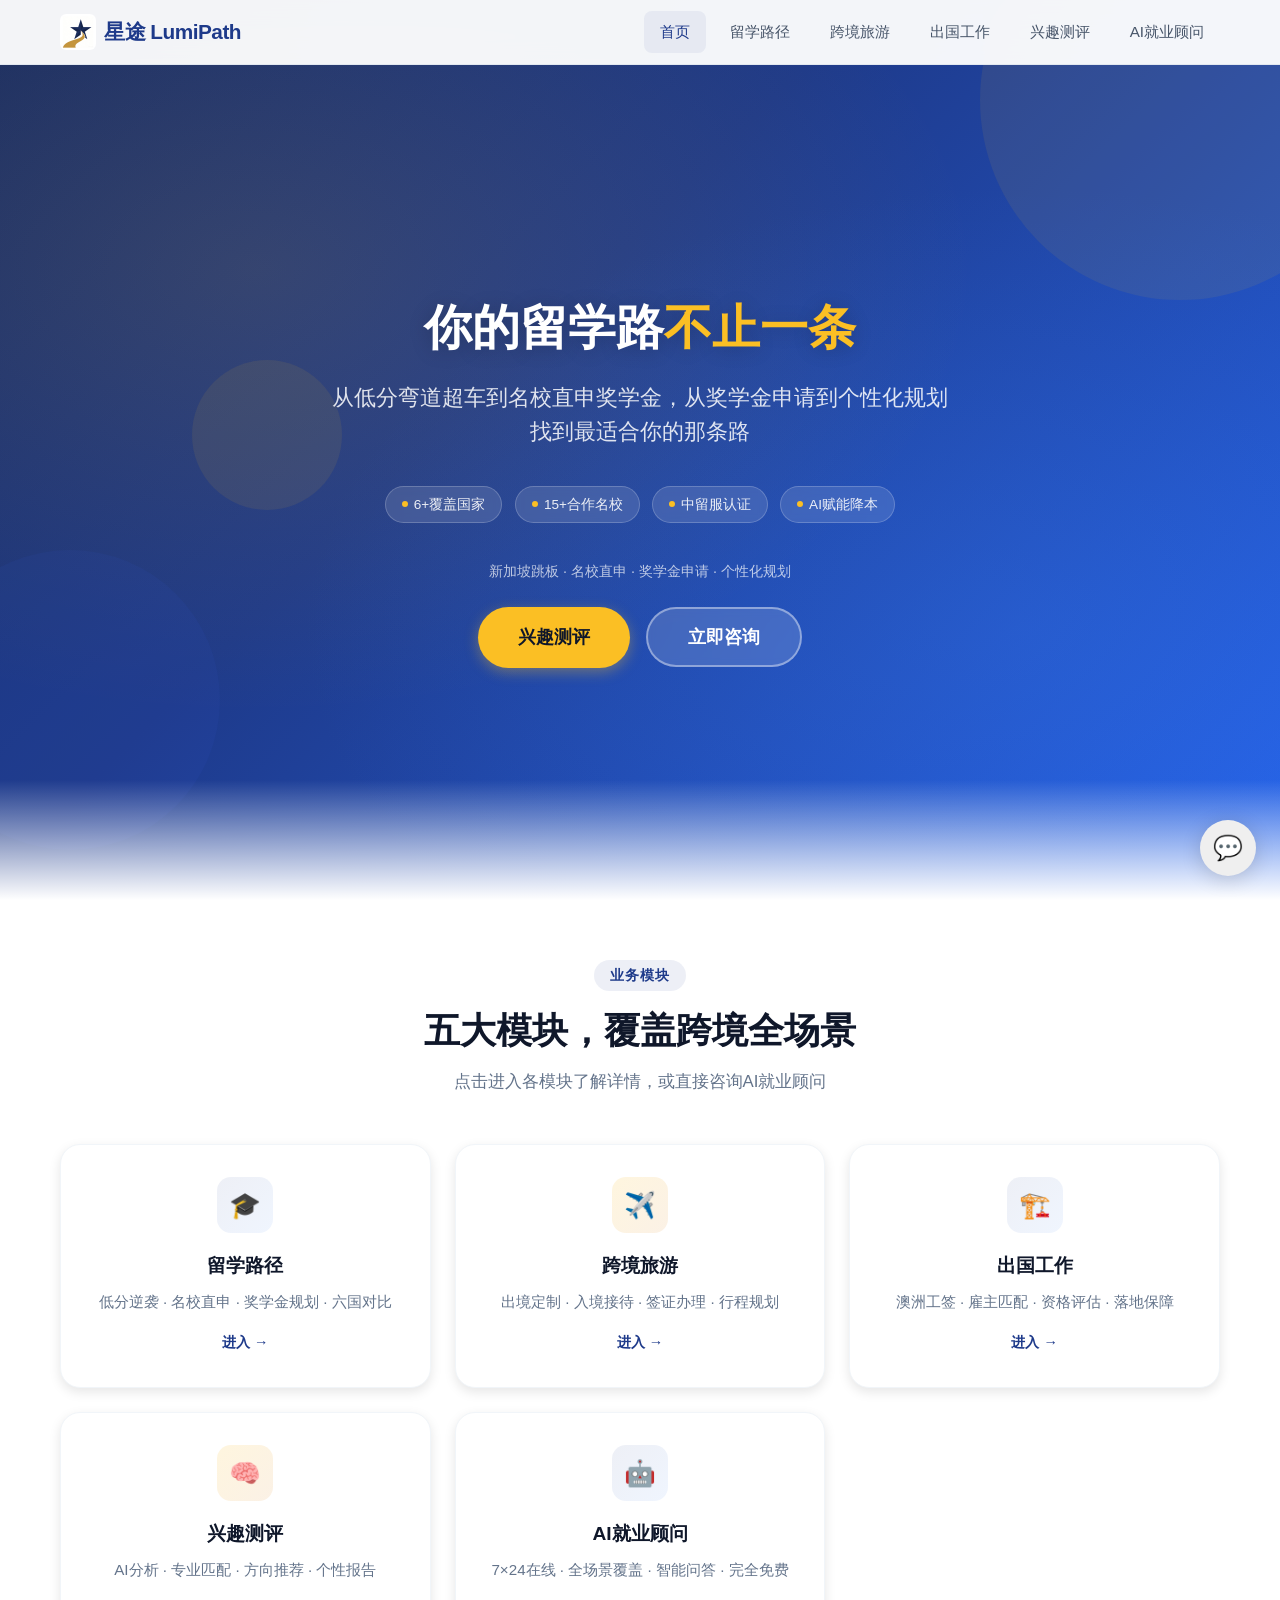
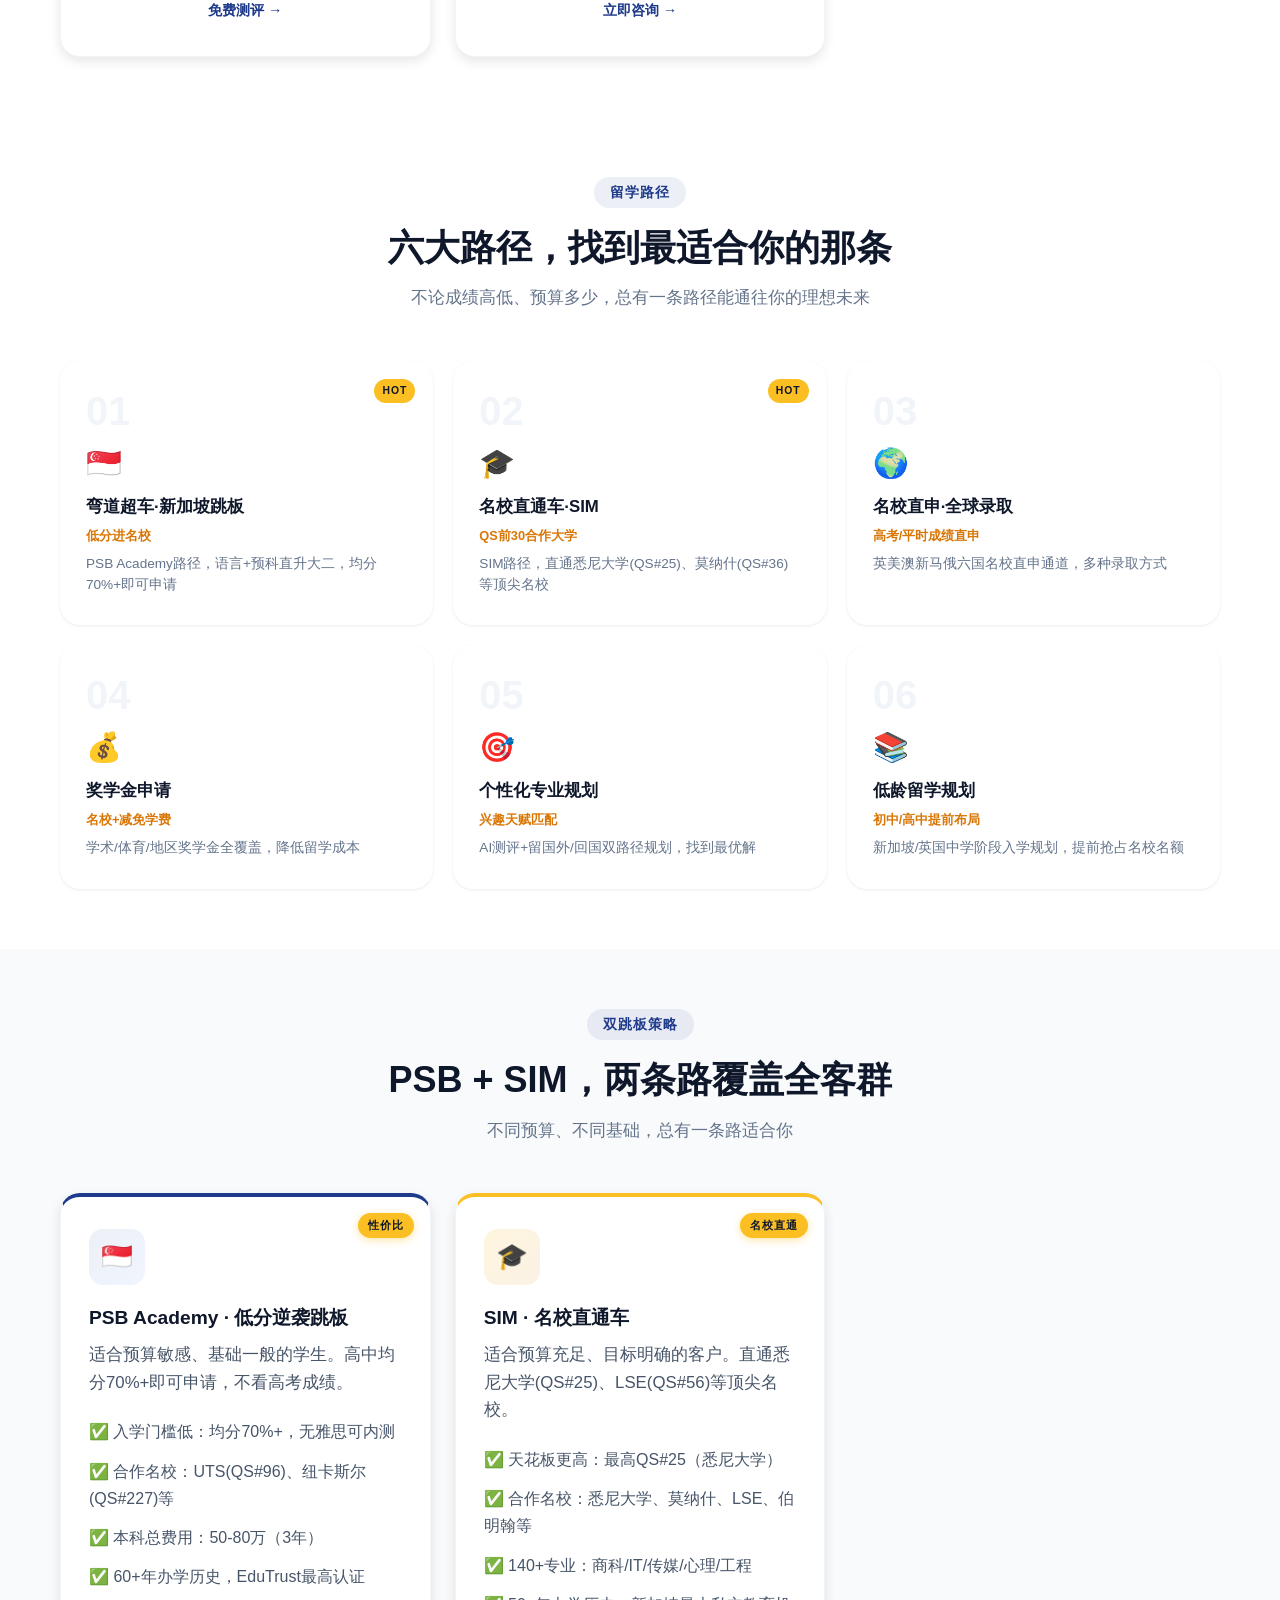
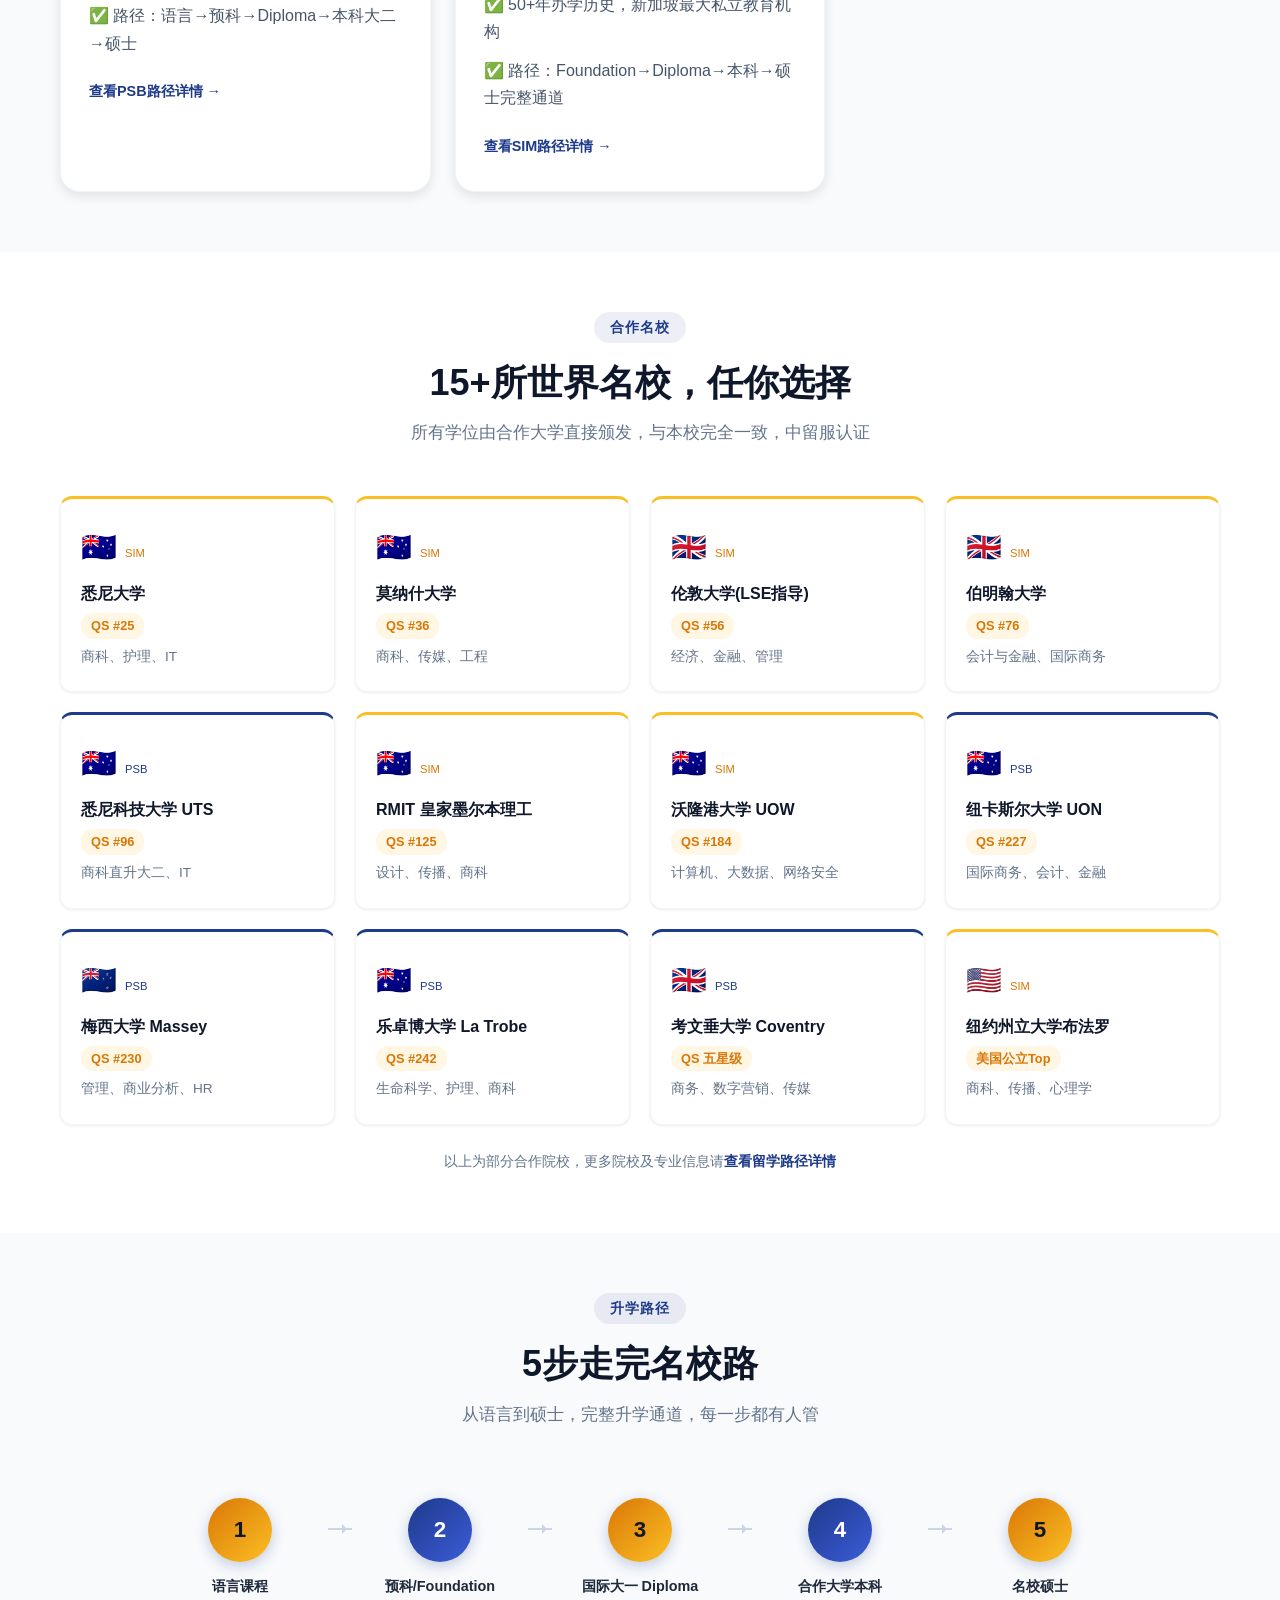
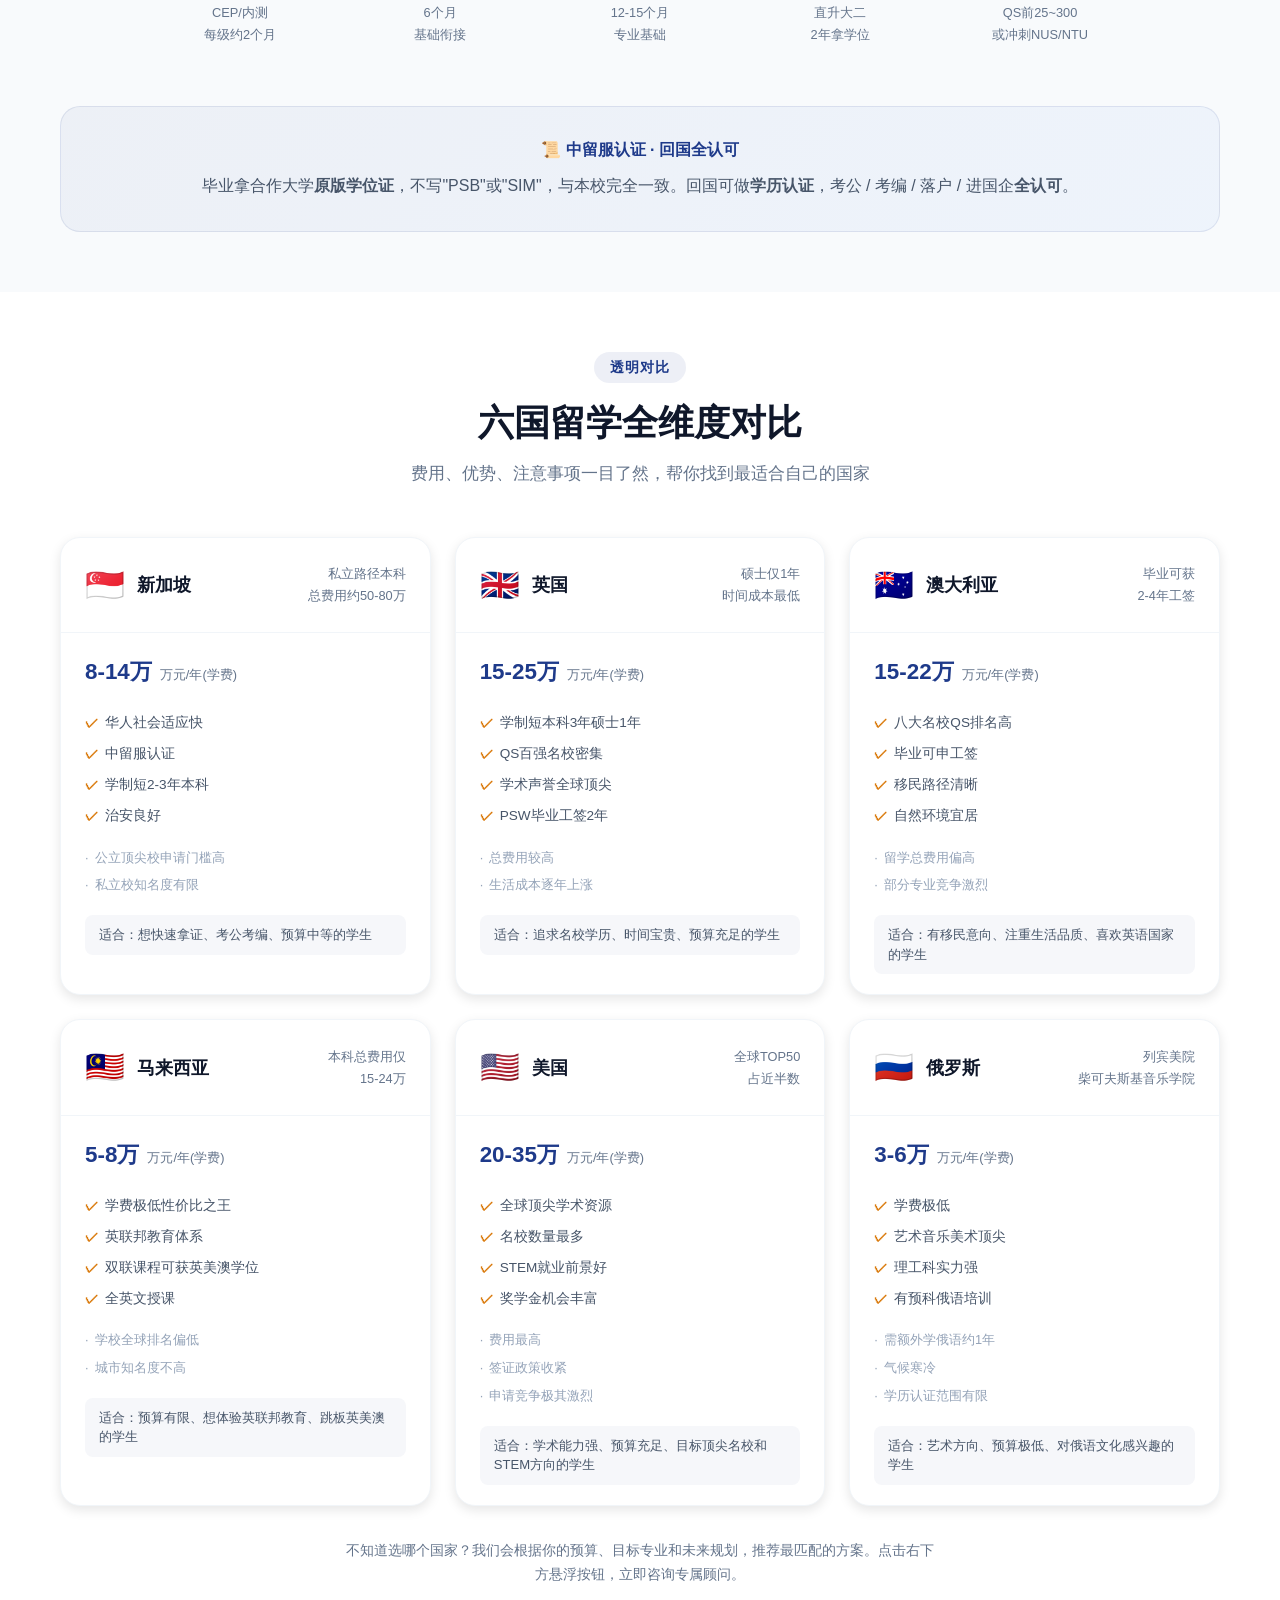
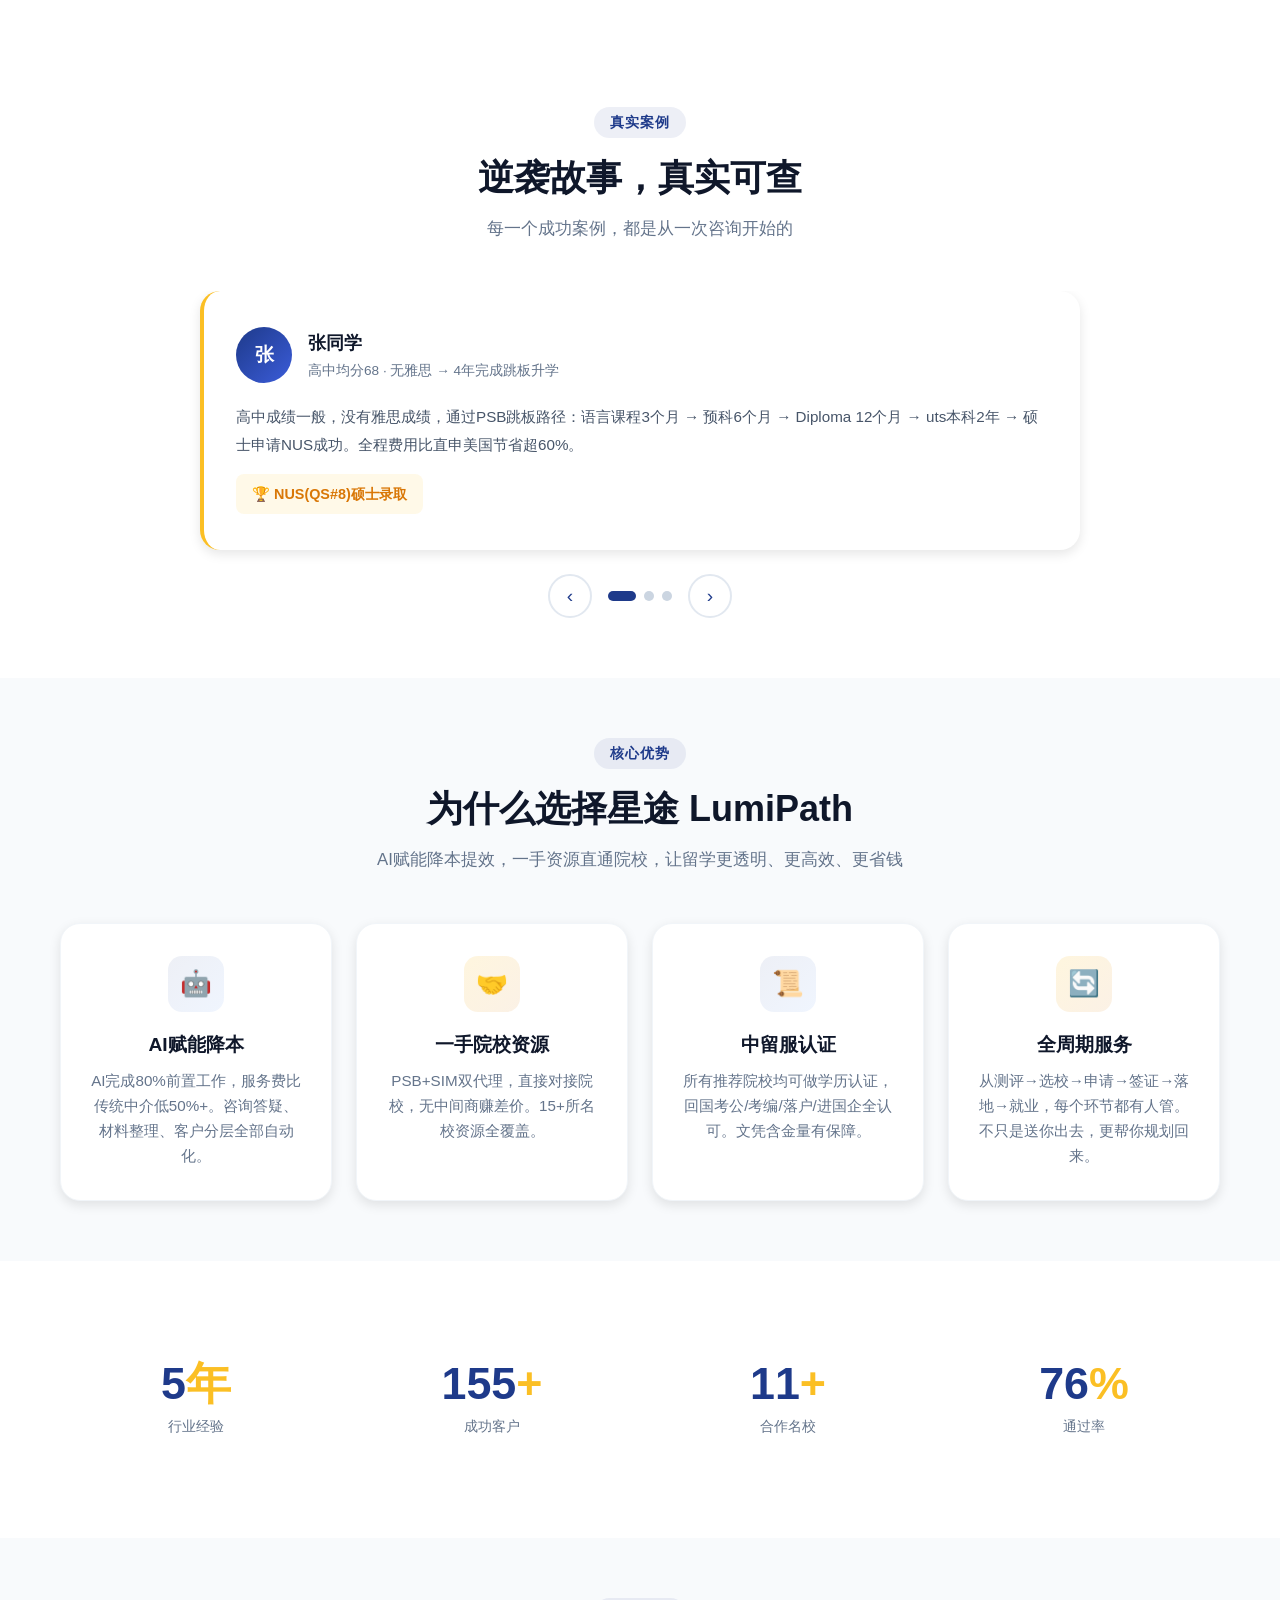
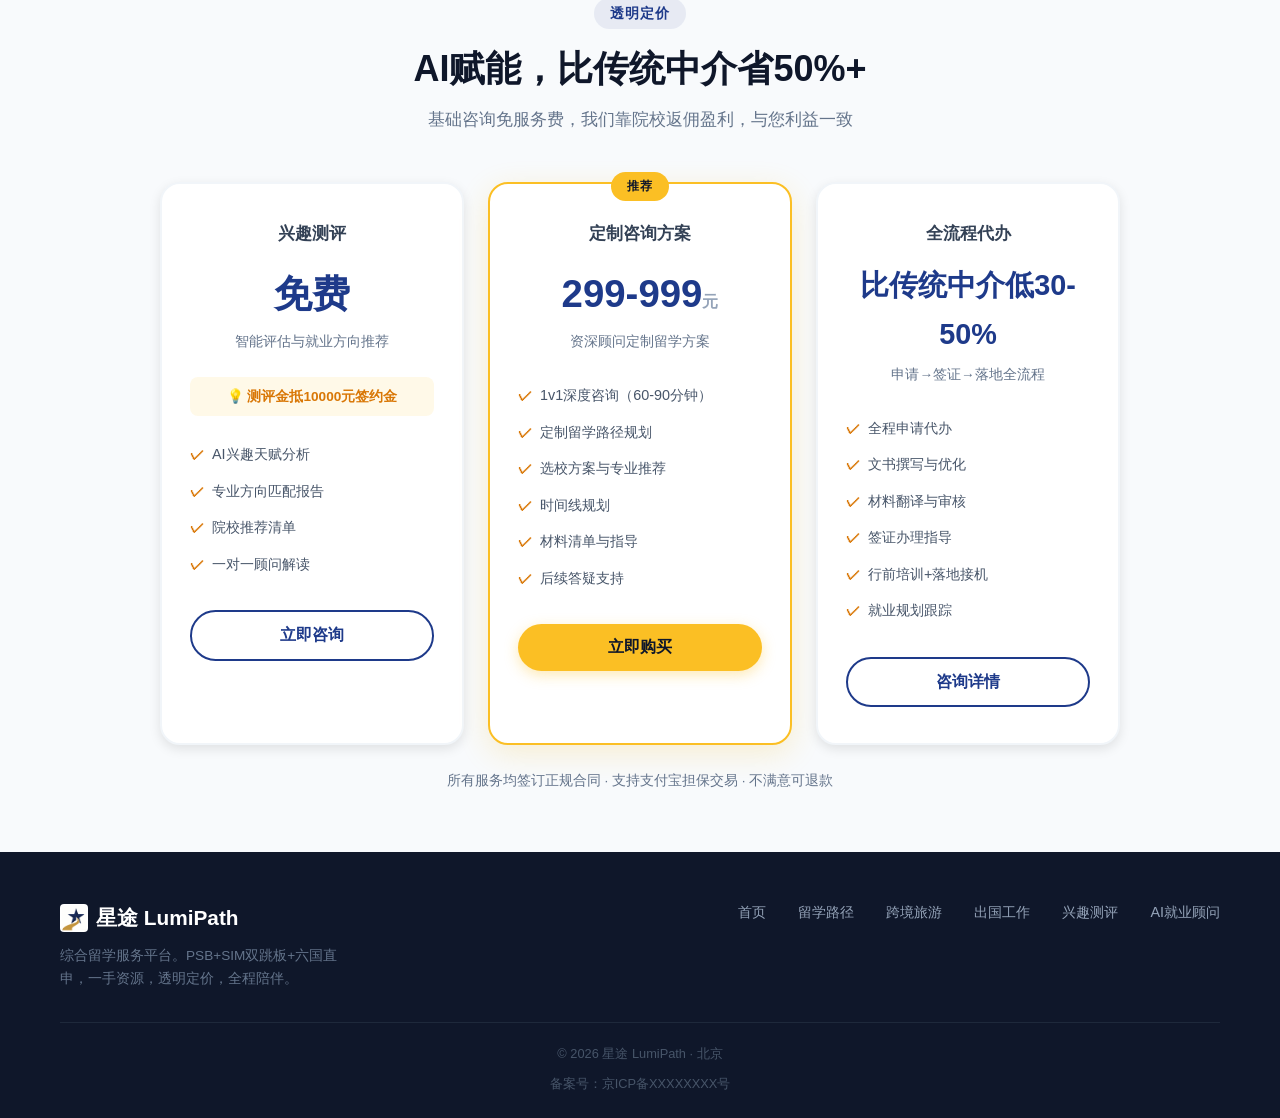
==== commit 9e91116c: "feat: 兴趣测评+AI就业顾问独立页面，导航栏五大模块平级 - 新增 assess/index.html 兴趣测评页 - 新增 consult/index.html AI就业顾问页 - 所有页面导" ====
--- a/index.html
+++ b/index.html
@@ -26,7 +26,8 @@
         <a href="study/">留学路径</a>
         <a href="travel/">跨境旅游</a>
         <a href="workvisa/">出国工作</a>
-        <a href="javascript:void(0)" data-action="consult">AI就业顾问</a>
+        <a href="assess/">兴趣测评</a>
+        <a href="consult/">AI就业顾问</a>
       </div>
       <button class="navbar-toggle" aria-label="菜单">
         <span></span><span></span><span></span>
@@ -57,36 +58,45 @@
   </section>
 
 
-  <!-- ===== 兴趣测评 ===== -->
-  <section class="section bg-light" id="assess">
-    <div class="container">
-      <div class="section-title fade-in-up">
-        <span class="tag">兴趣测评</span>
-        <h2>免费兴趣测评，发现你的职业方向</h2>
-        <p class="subtitle">基于AI深度分析你的兴趣、能力和价值观，精准匹配最适合的留学路径与职业方向</p>
+  <!-- ===== 五大业务模块 ===== -->
+  <section class="section" id="modules">
+    <div class="container">
+      <div class="section-title fade-in-up">
+        <span class="tag">业务模块</span>
+        <h2>五大模块，覆盖跨境全场景</h2>
+        <p class="subtitle">点击进入各模块了解详情，或直接咨询AI就业顾问</p>
       </div>
       <div class="cards-grid cols-3">
-        <div class="card fade-in-up text-center" style="cursor:pointer" onclick="window.LumiPathChat.show('assess')">
-          <div class="card-icon" style="margin:0 auto 20px">🧠</div>
-          <h3>兴趣天赋分析</h3>
-          <p>基于霍兰德职业兴趣模型，深度分析你的兴趣偏好与天赋倾向，精准定位适配方向</p>
-          <span class="card-link">开始测评 →</span>
-        </div>
-        <div class="card fade-in-up delay-1 text-center" style="cursor:pointer" onclick="window.LumiPathChat.show('assess')">
-          <div class="card-icon gold" style="margin:0 auto 20px">📊</div>
-          <h3>能力匹配评估</h3>
-          <p>结合学业成绩、技能背景与个人特质，智能评估最适合你的专业和院校层次</p>
-          <span class="card-link">开始测评 →</span>
-        </div>
-        <div class="card fade-in-up delay-2 text-center" style="cursor:pointer" onclick="window.LumiPathChat.show('assess')">
-          <div class="card-icon" style="margin:0 auto 20px">🎯</div>
-          <h3>个性化推荐报告</h3>
-          <p>AI综合评分生成留学路径与就业方向推荐报告，帮你快速锁定最优方案</p>
-          <span class="card-link">开始测评 →</span>
-        </div>
-      </div>
-      <div class="text-center fade-in-up" style="margin-top:32px">
-        <button class="btn btn-primary btn-lg" data-action="consult">立即咨询 →</button>
+        <a href="study/" class="card fade-in-up text-center" style="text-decoration:none">
+          <div class="card-icon" style="margin:0 auto 20px">🎓</div>
+          <h3>留学路径</h3>
+          <p>低分逆袭 · 名校直申 · 奖学金规划 · 六国对比</p>
+          <span class="card-link">进入 →</span>
+        </a>
+        <a href="travel/" class="card fade-in-up delay-1 text-center" style="text-decoration:none">
+          <div class="card-icon gold" style="margin:0 auto 20px">✈️</div>
+          <h3>跨境旅游</h3>
+          <p>出境定制 · 入境接待 · 签证办理 · 行程规划</p>
+          <span class="card-link">进入 →</span>
+        </a>
+        <a href="workvisa/" class="card fade-in-up delay-2 text-center" style="text-decoration:none">
+          <div class="card-icon" style="margin:0 auto 20px">🏗️</div>
+          <h3>出国工作</h3>
+          <p>澳洲工签 · 雇主匹配 · 资格评估 · 落地保障</p>
+          <span class="card-link">进入 →</span>
+        </a>
+        <a href="assess/" class="card fade-in-up text-center" style="text-decoration:none">
+          <div class="card-icon gold" style="margin:0 auto 20px">🧠</div>
+          <h3>兴趣测评</h3>
+          <p>AI分析 · 专业匹配 · 方向推荐 · 个性报告</p>
+          <span class="card-link">免费测评 →</span>
+        </a>
+        <a href="consult/" class="card fade-in-up delay-1 text-center" style="text-decoration:none">
+          <div class="card-icon" style="margin:0 auto 20px">🤖</div>
+          <h3>AI就业顾问</h3>
+          <p>7×24在线 · 全场景覆盖 · 智能问答 · 完全免费</p>
+          <span class="card-link">立即咨询 →</span>
+        </a>
       </div>
     </div>
   </section>
@@ -672,7 +682,8 @@
           <a href="study/">留学路径</a>
           <a href="travel/">跨境旅游</a>
           <a href="workvisa/">出国工作</a>
-          <a href="javascript:void(0)" data-action="consult">AI就业顾问</a>
+          <a href="assess/">兴趣测评</a>
+          <a href="consult/">AI就业顾问</a>
         </div>
       </div>
       <div class="footer-bottom">
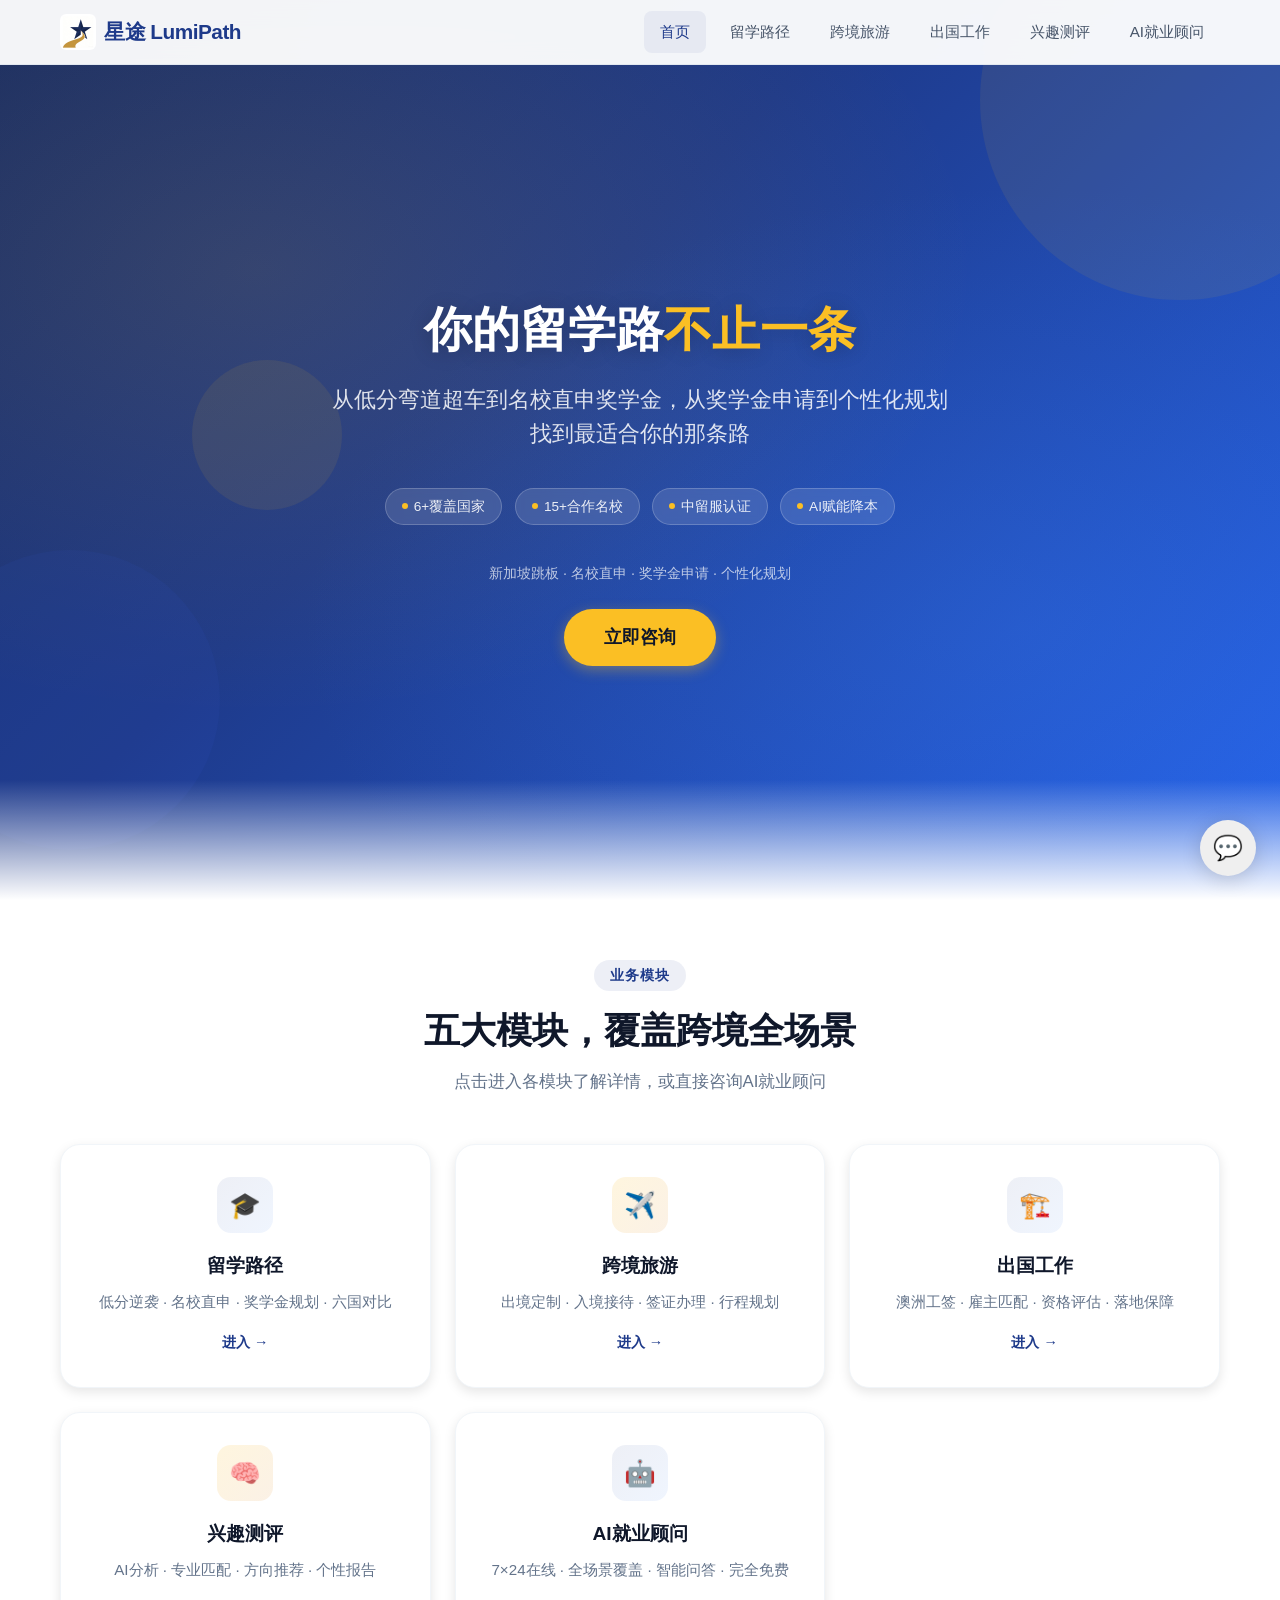
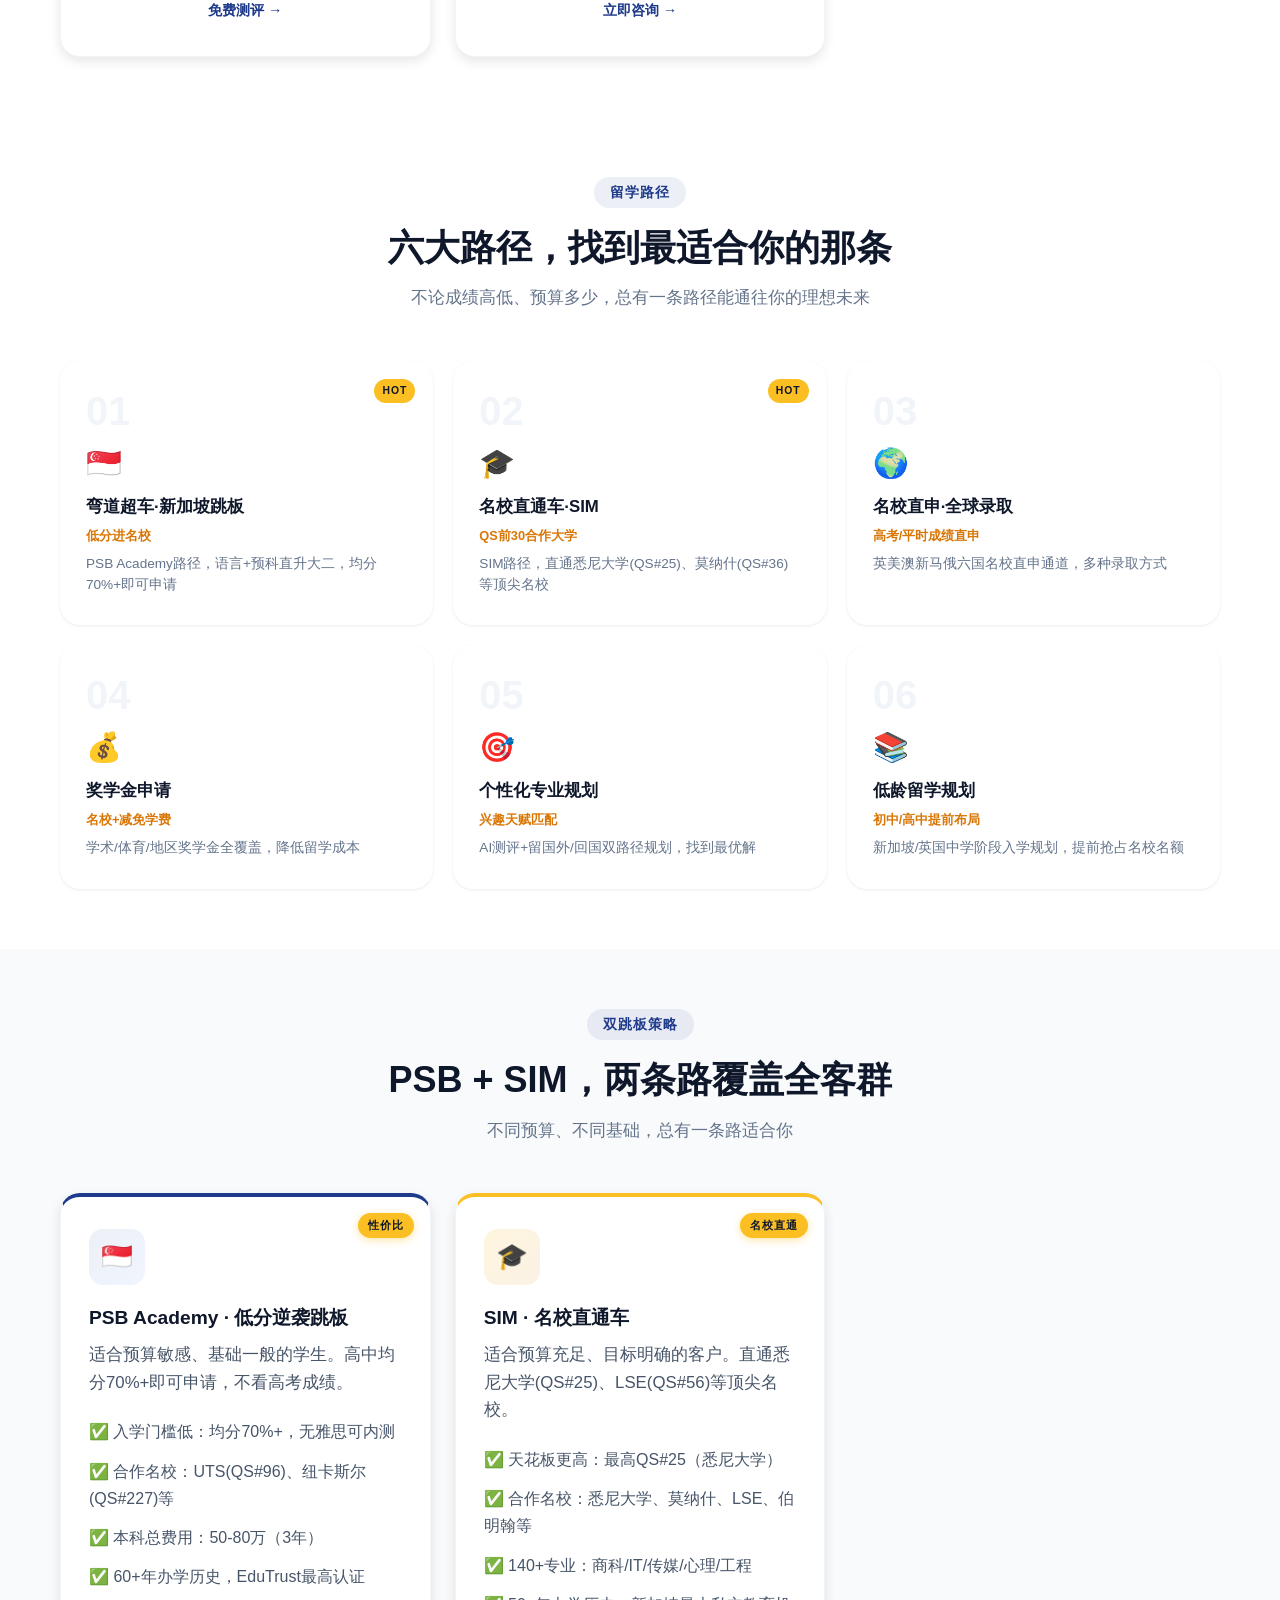
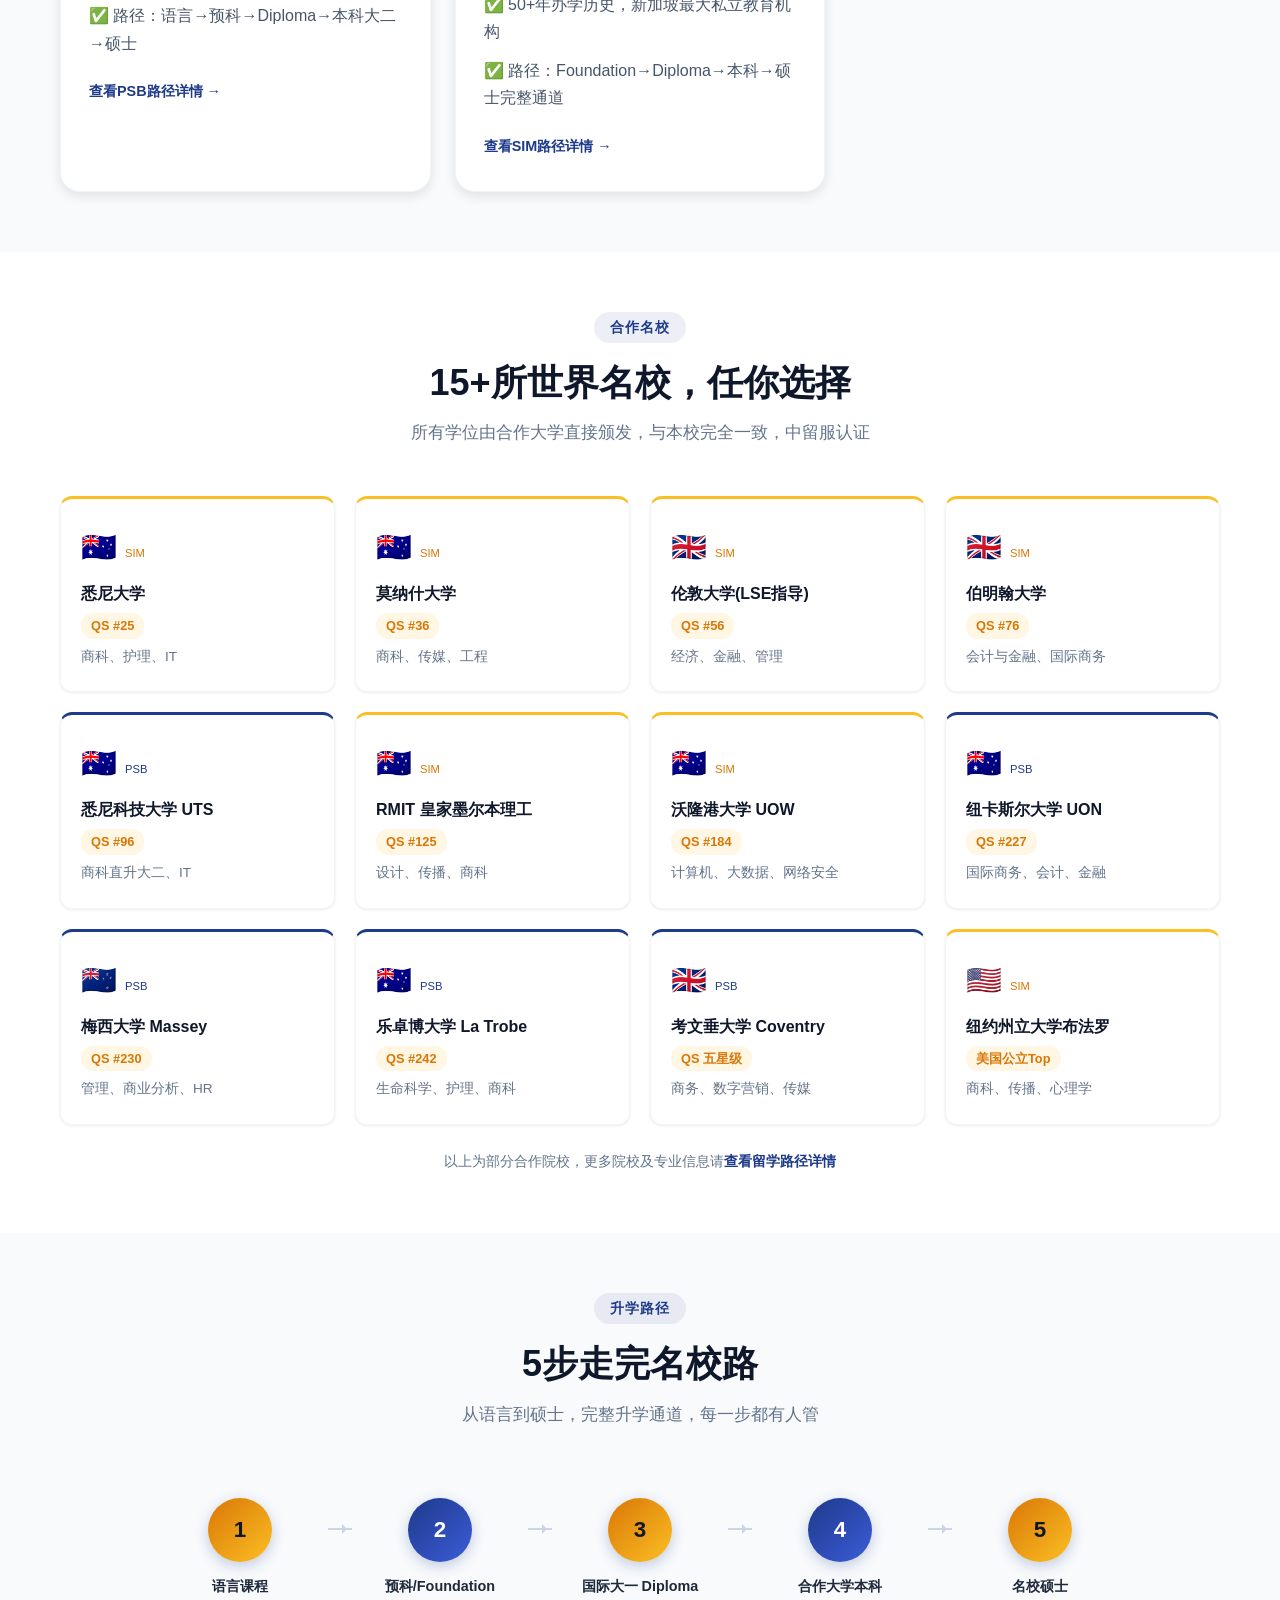
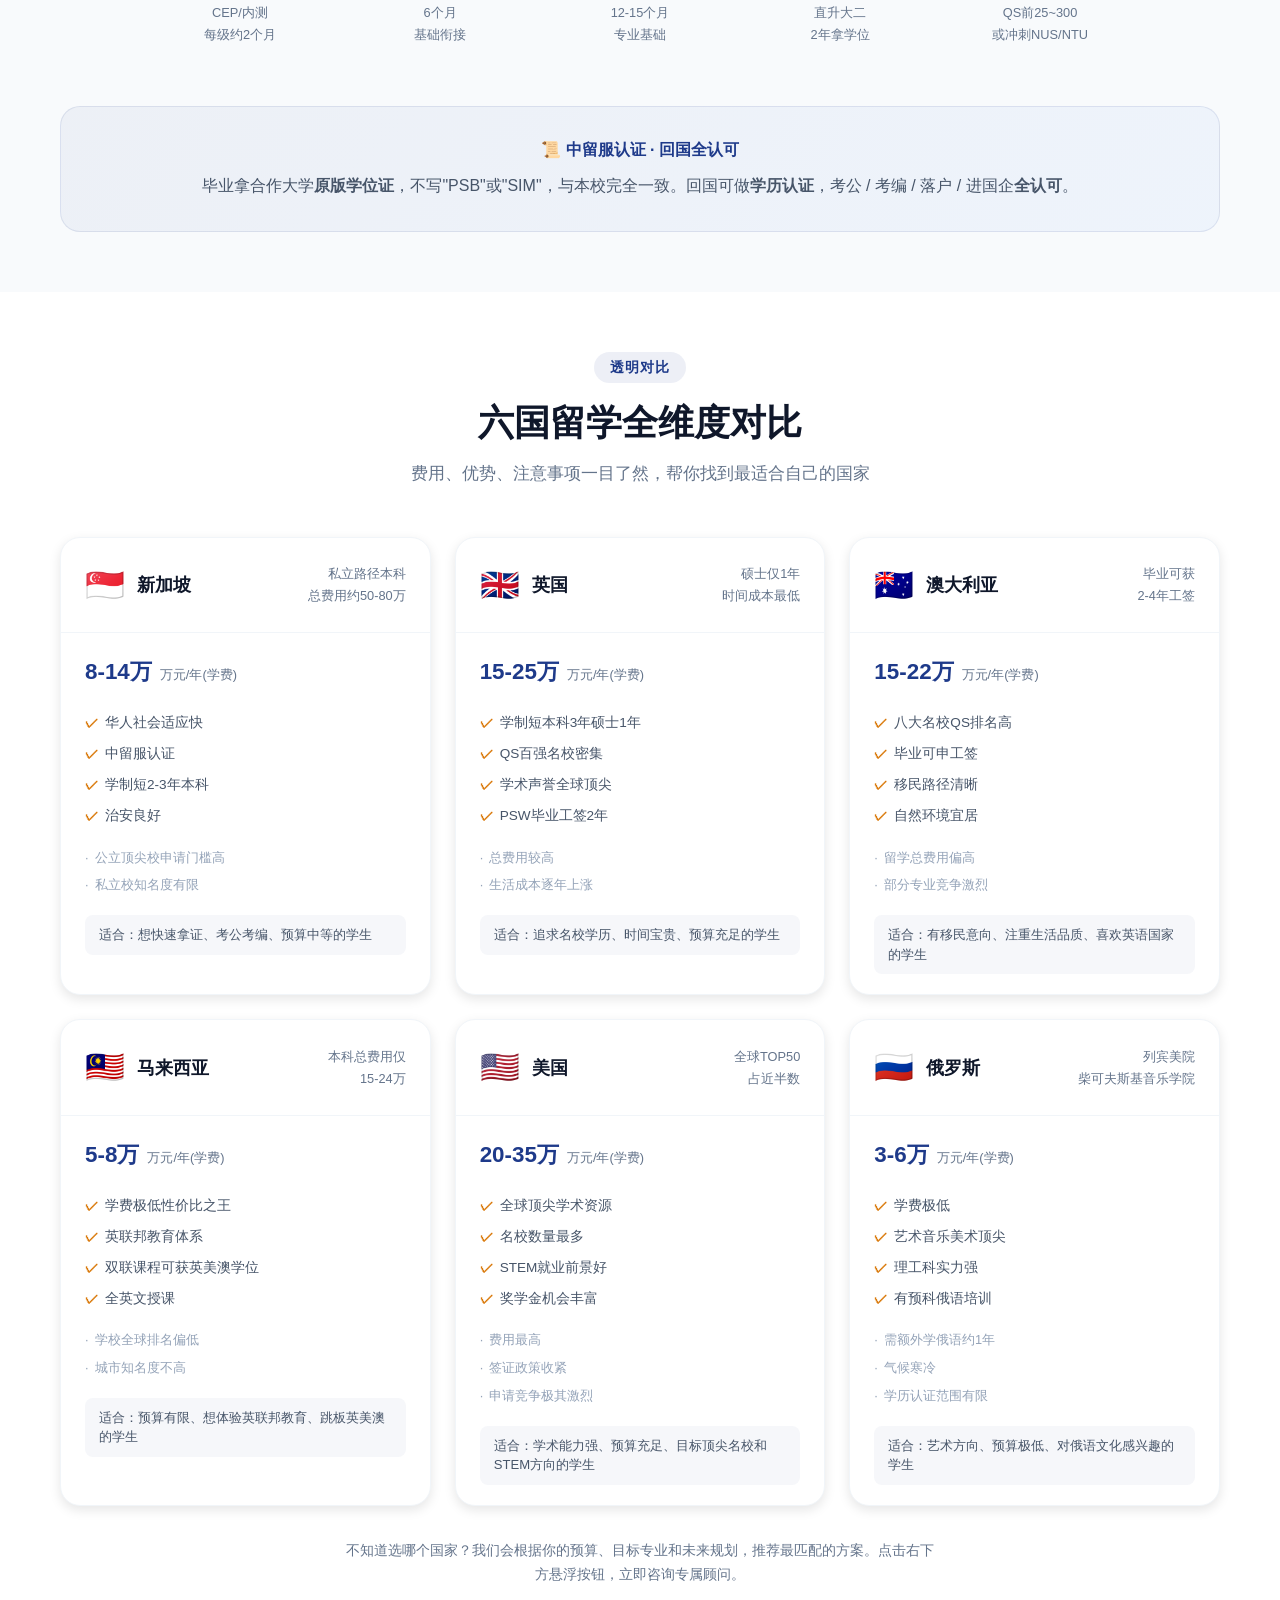
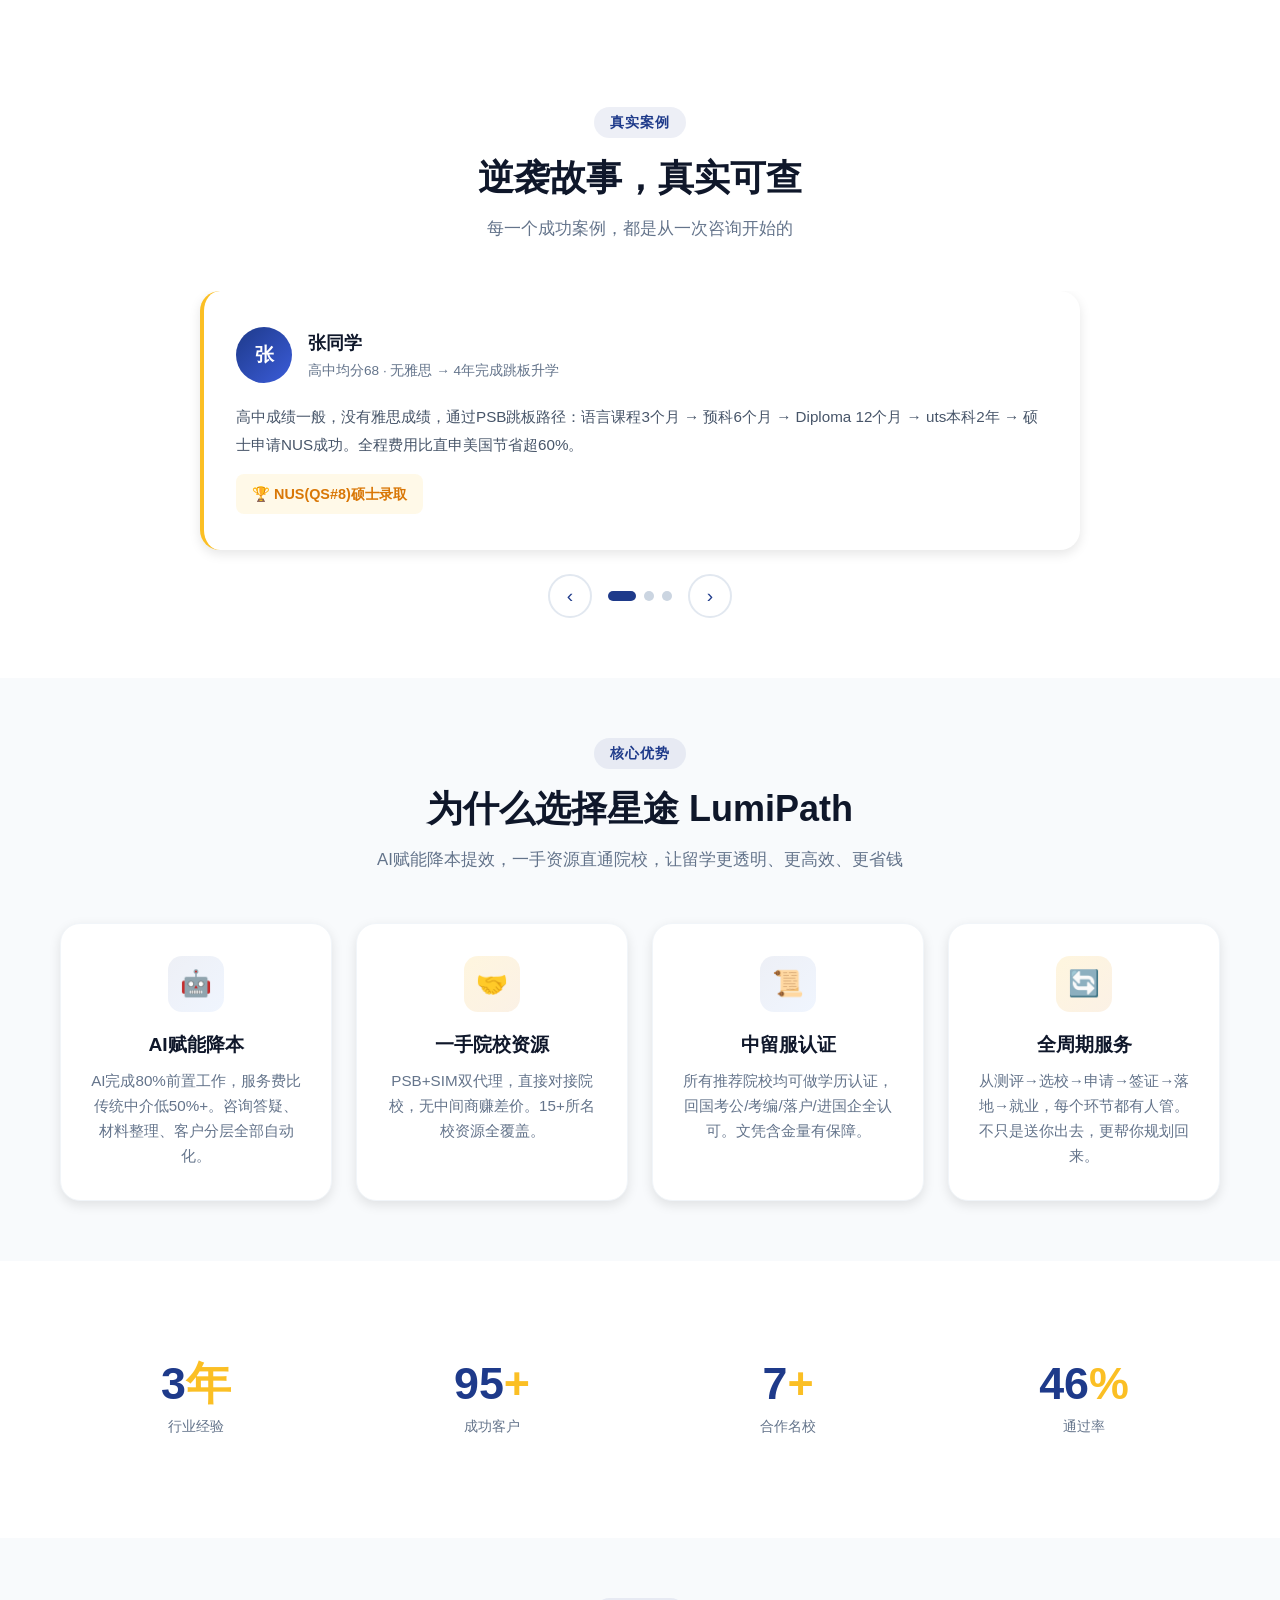
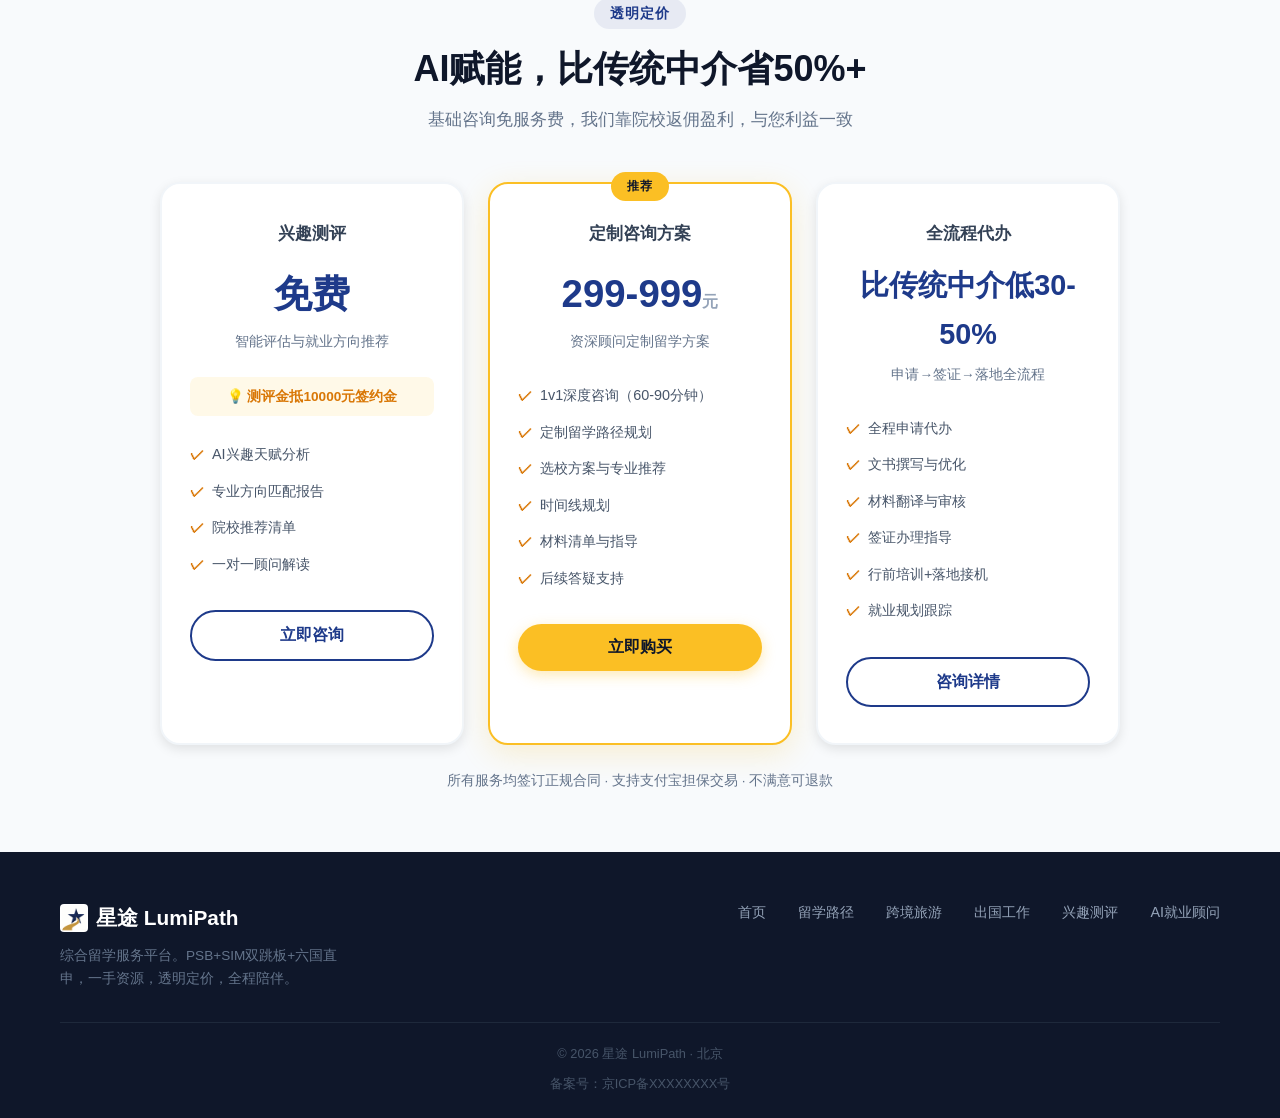
==== commit ab3cb6bf: "fix: 移除所有页面内嵌兴趣测评区段，Hero只保留立即咨询" ====
--- a/index.html
+++ b/index.html
@@ -51,8 +51,7 @@
       </div>
       <p style="color:rgba(255,255,255,.7);font-size:.9rem;margin-bottom:24px">新加坡跳板 · 名校直申 · 奖学金申请 · 个性化规划</p>
       <div class="btn-group">
-        <button class="btn btn-primary btn-lg" data-action="assess">兴趣测评</button>
-        <button class="btn btn-ghost btn-lg" data-action="consult">立即咨询</button>
+        <button class="btn btn-primary btn-lg" data-action="consult">立即咨询</button>
       </div>
     </div>
   </section>
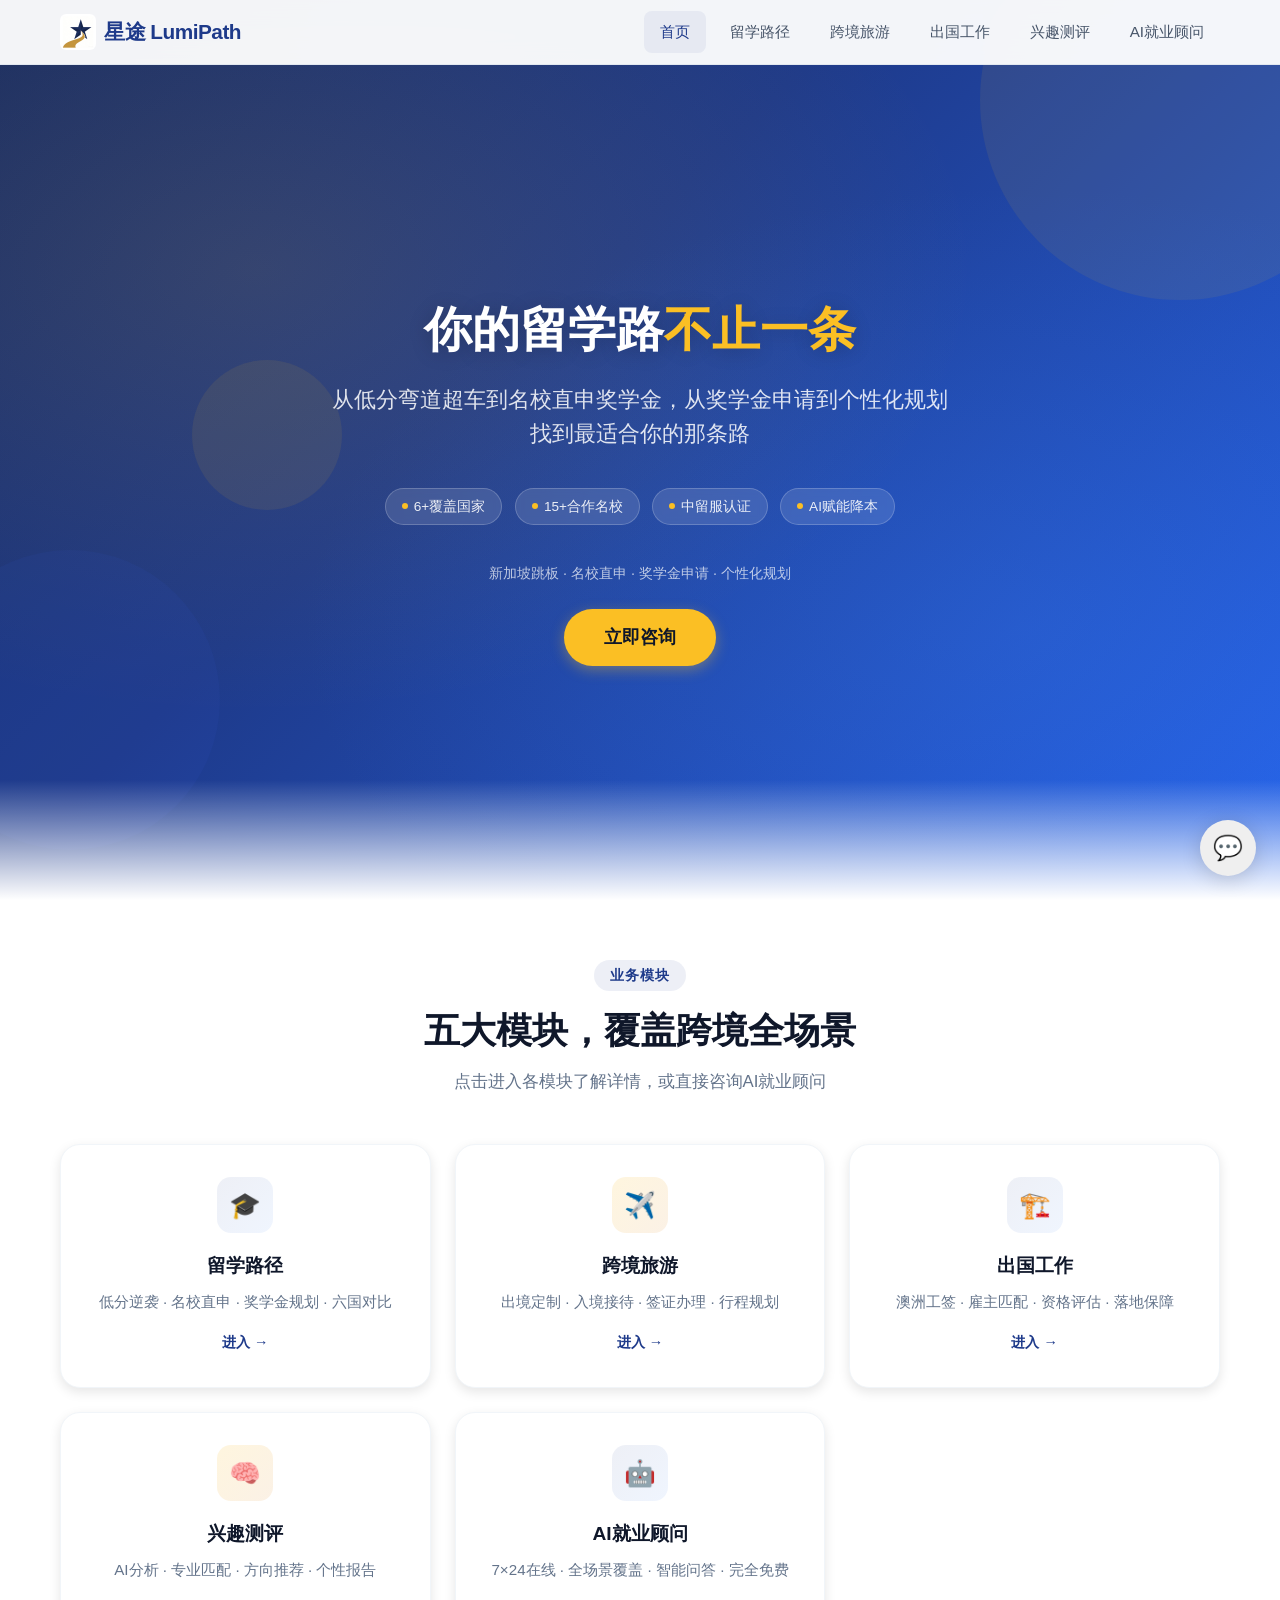
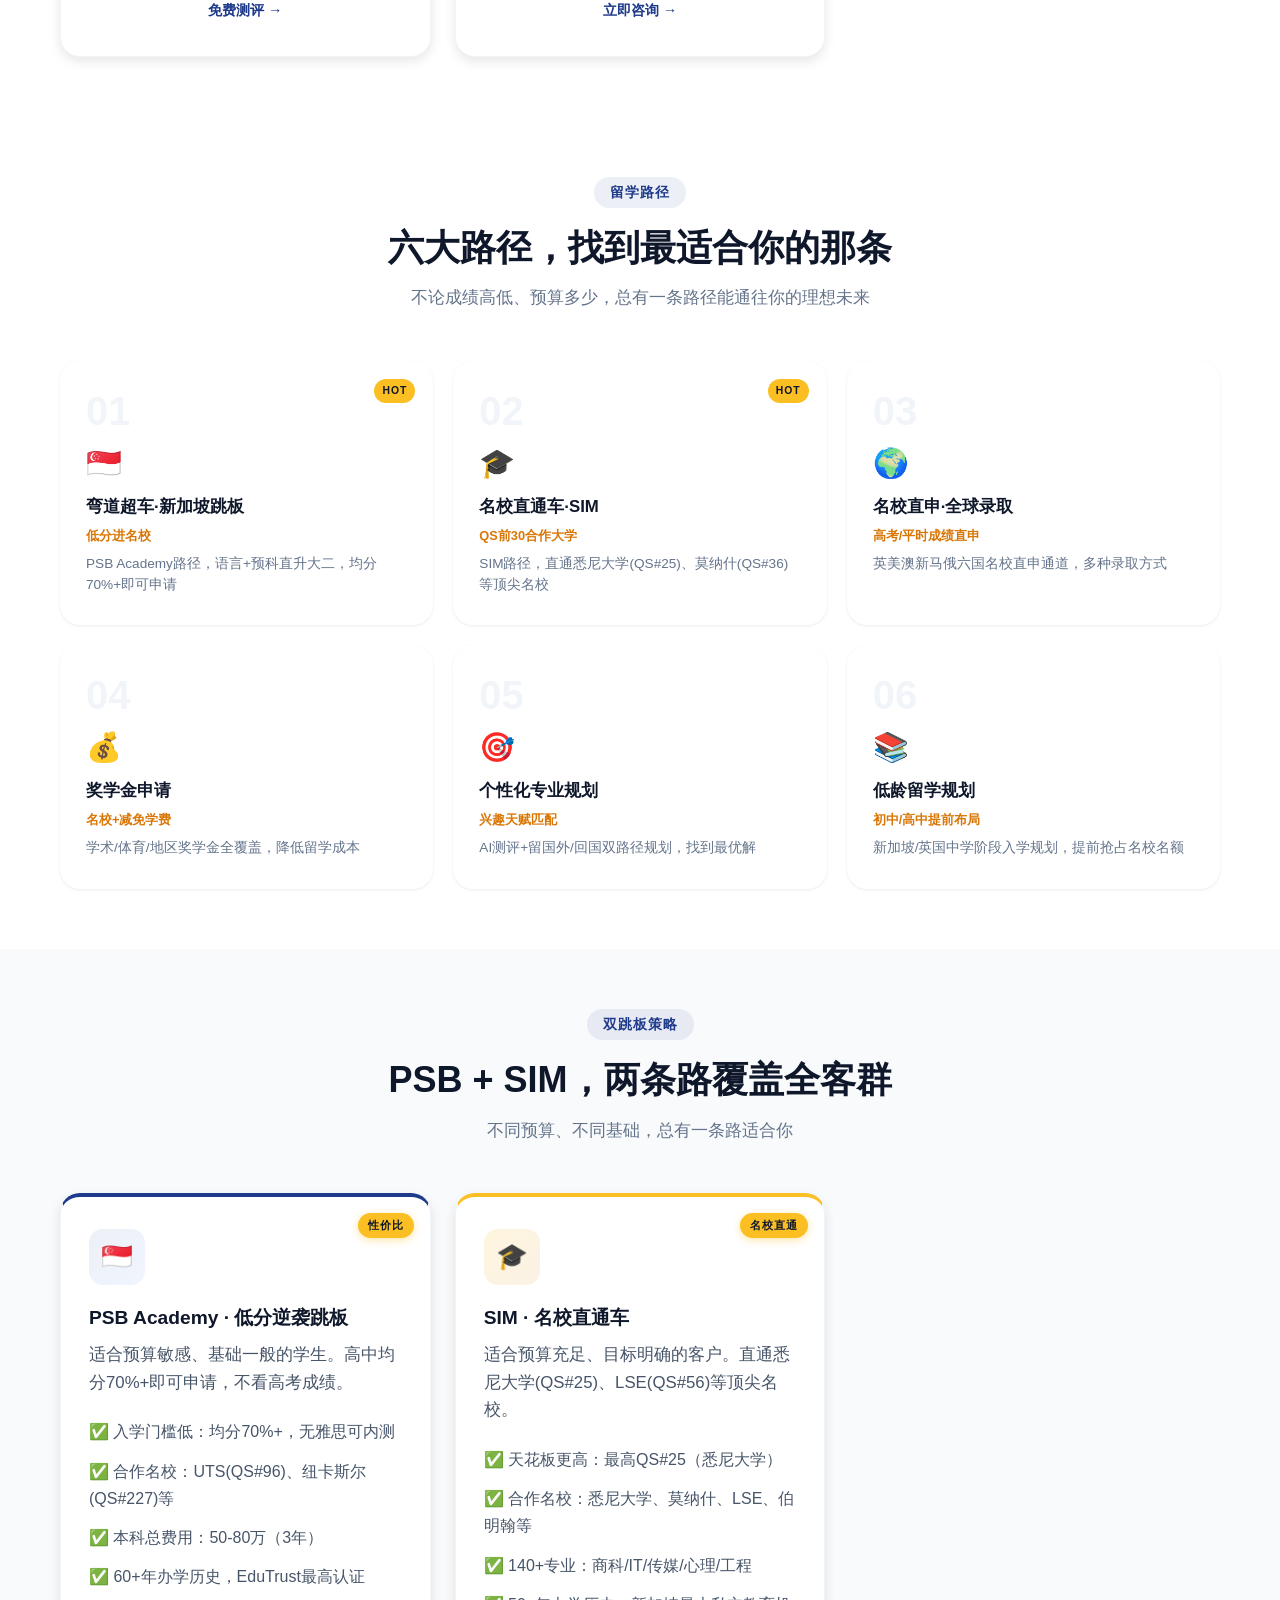
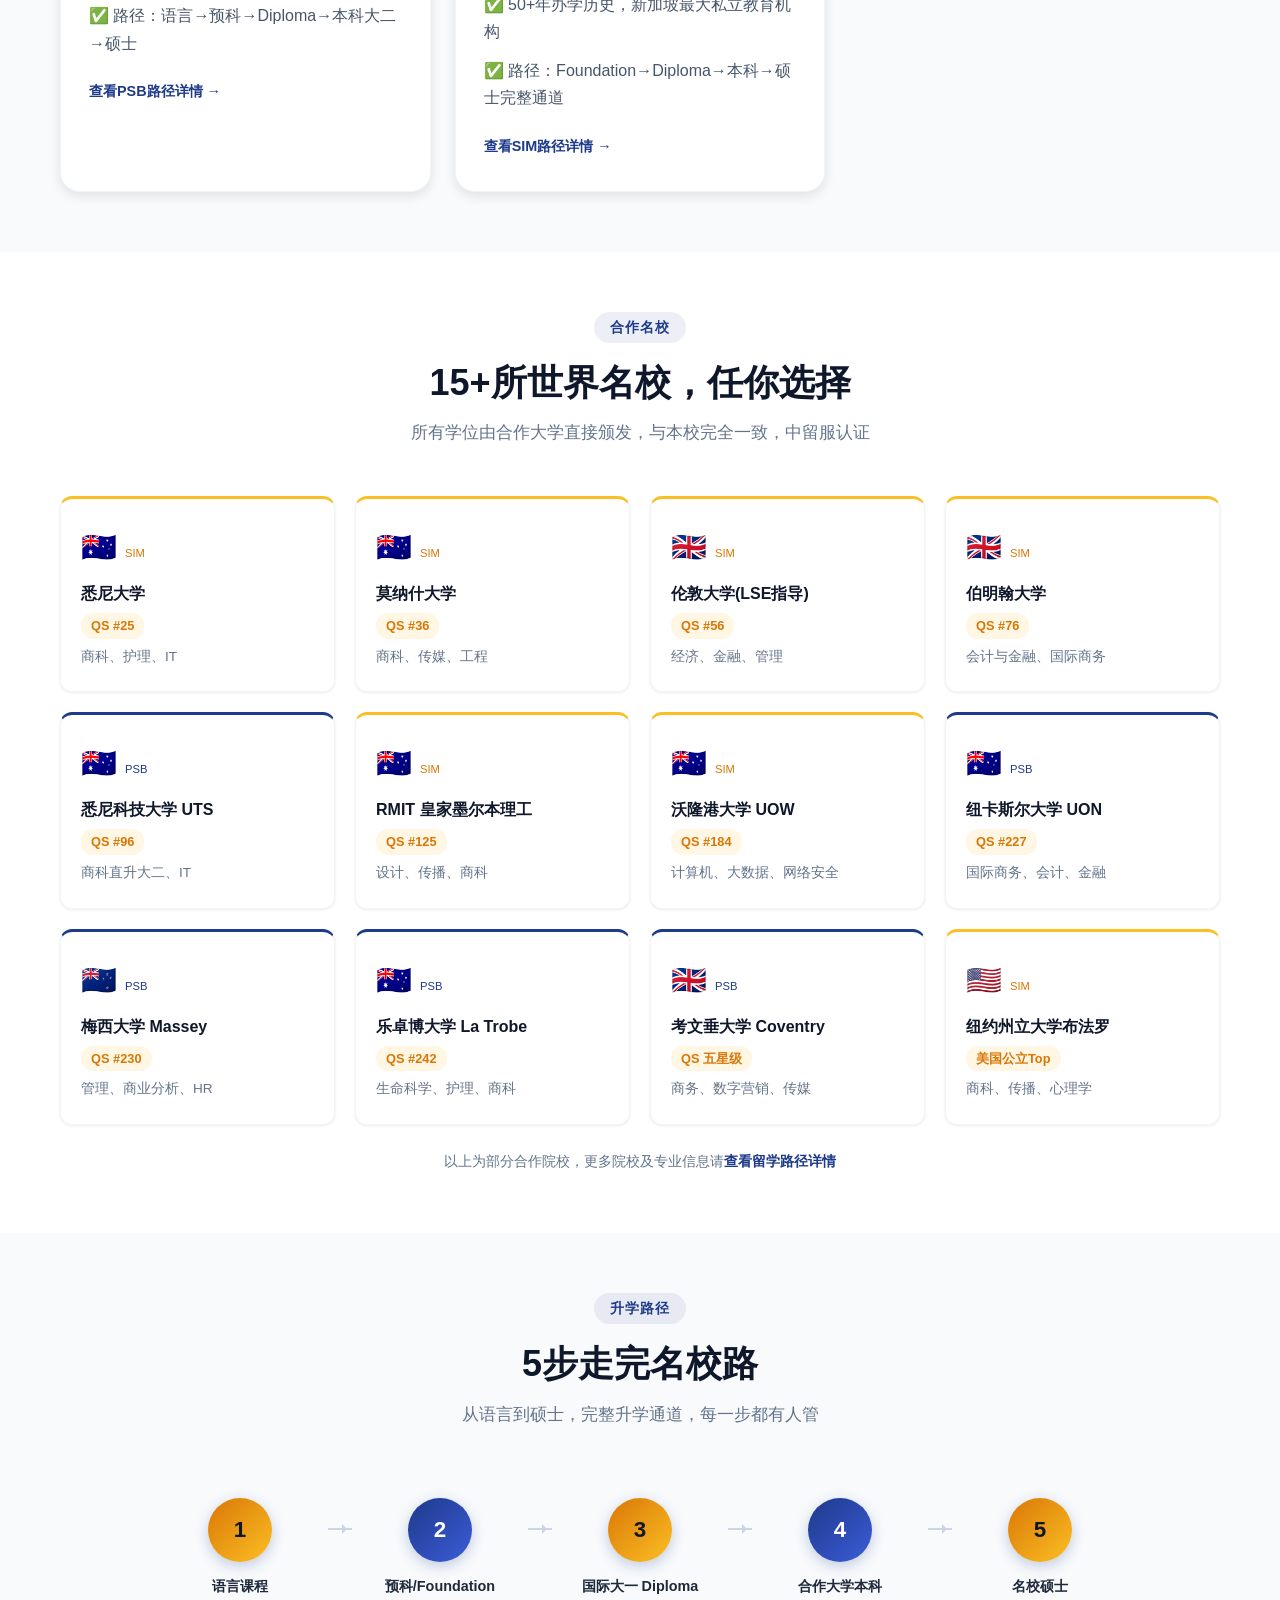
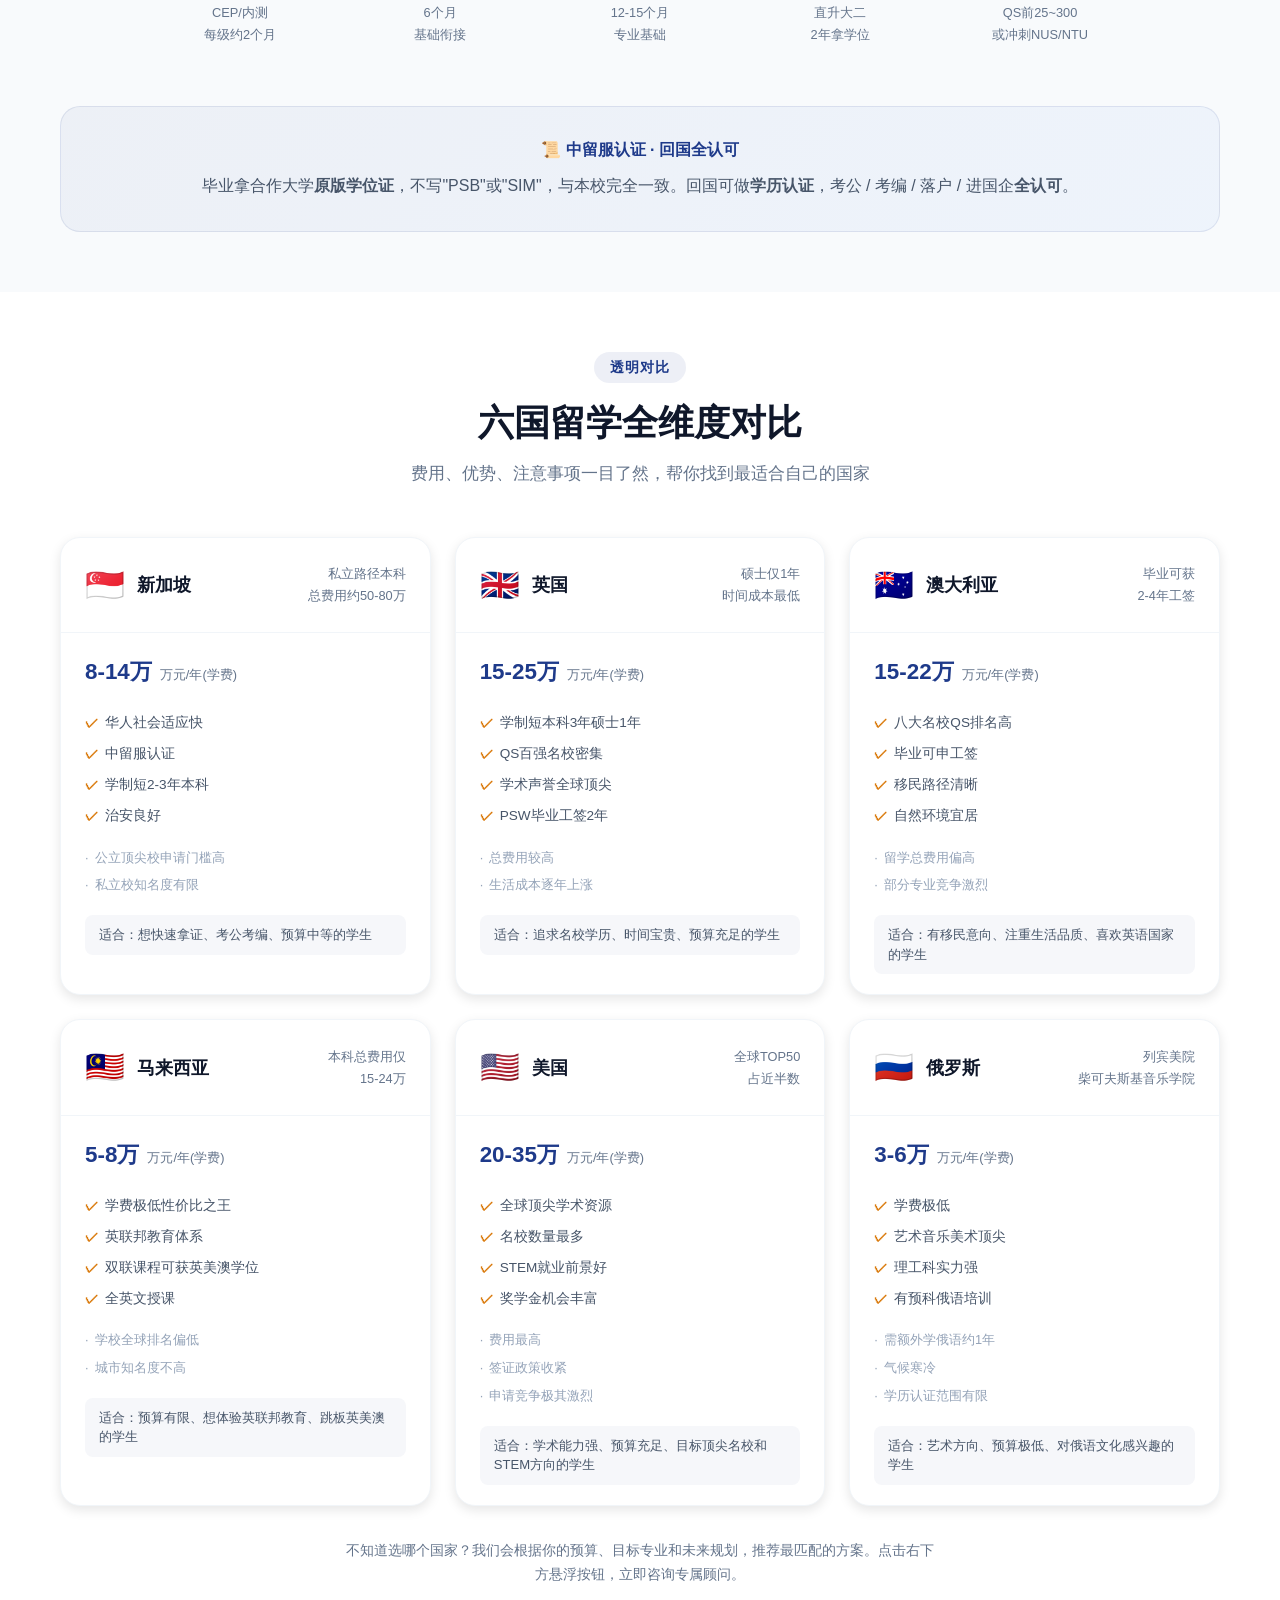
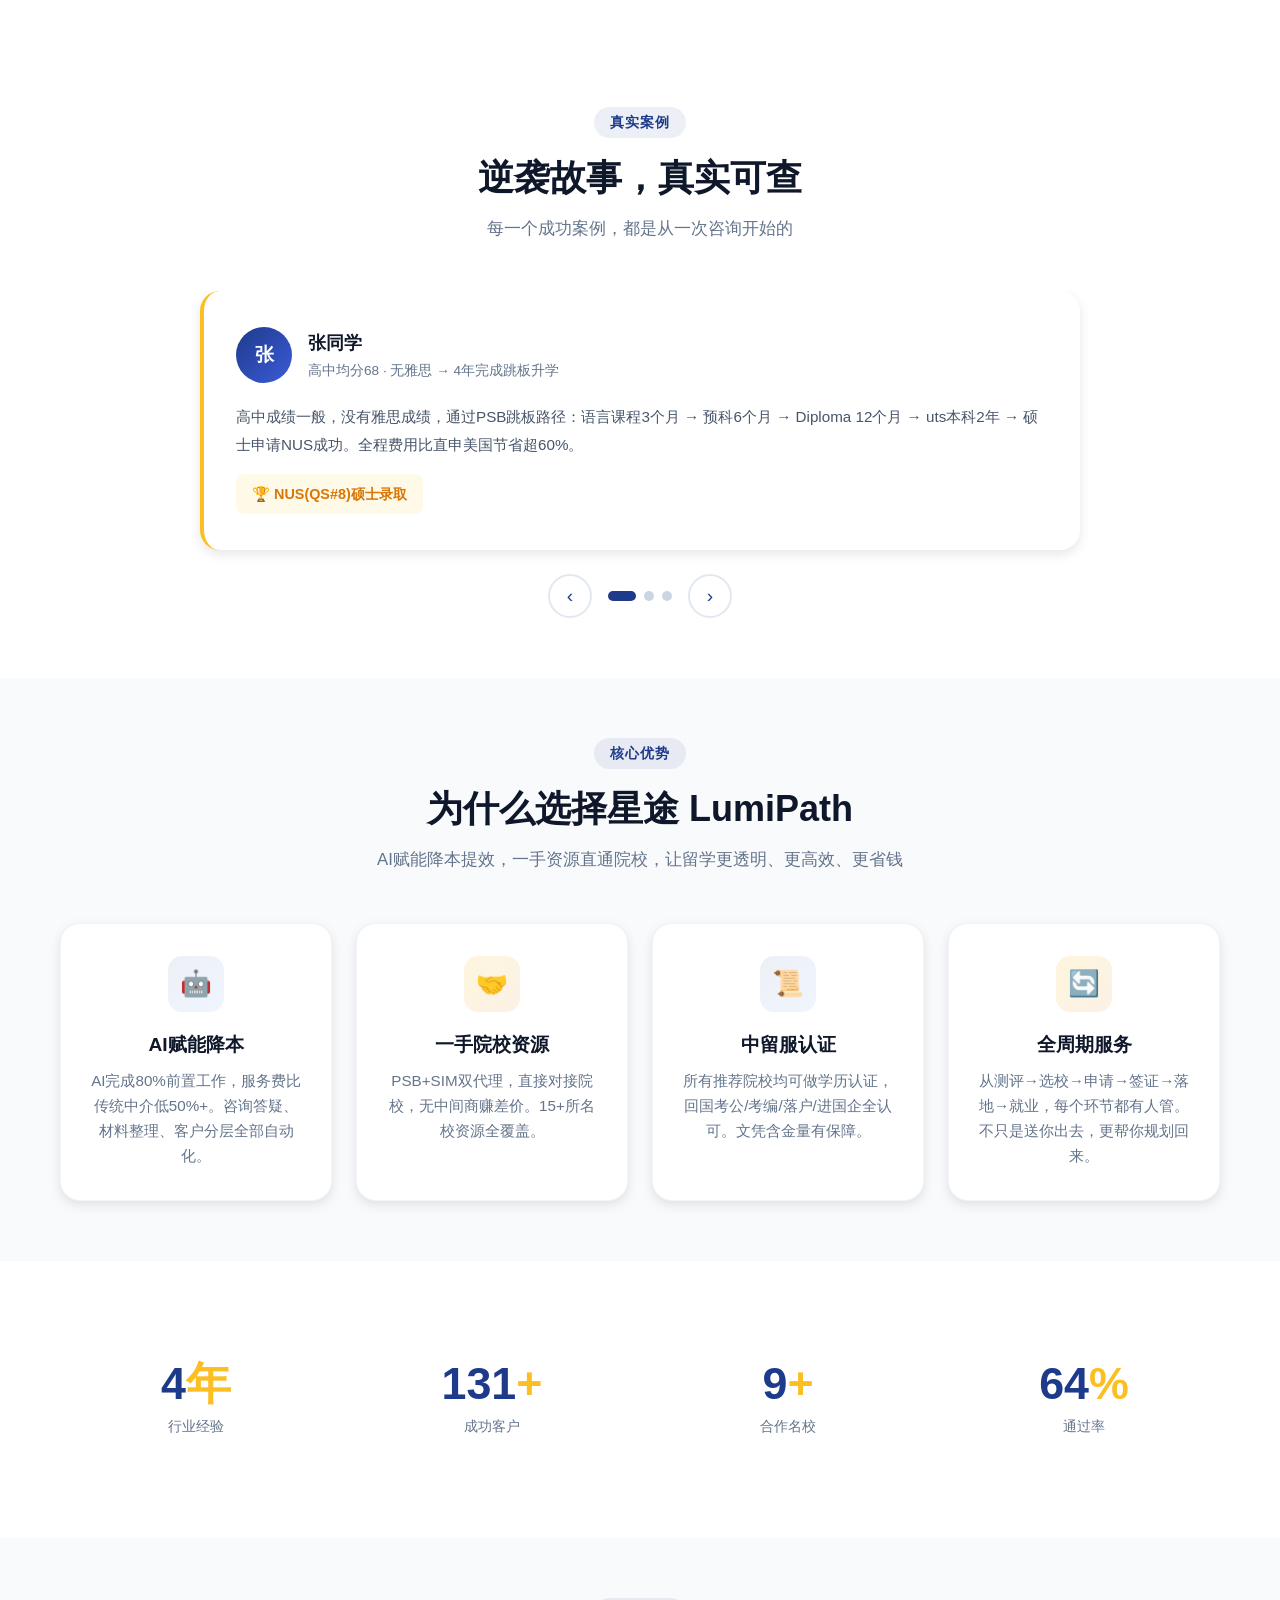
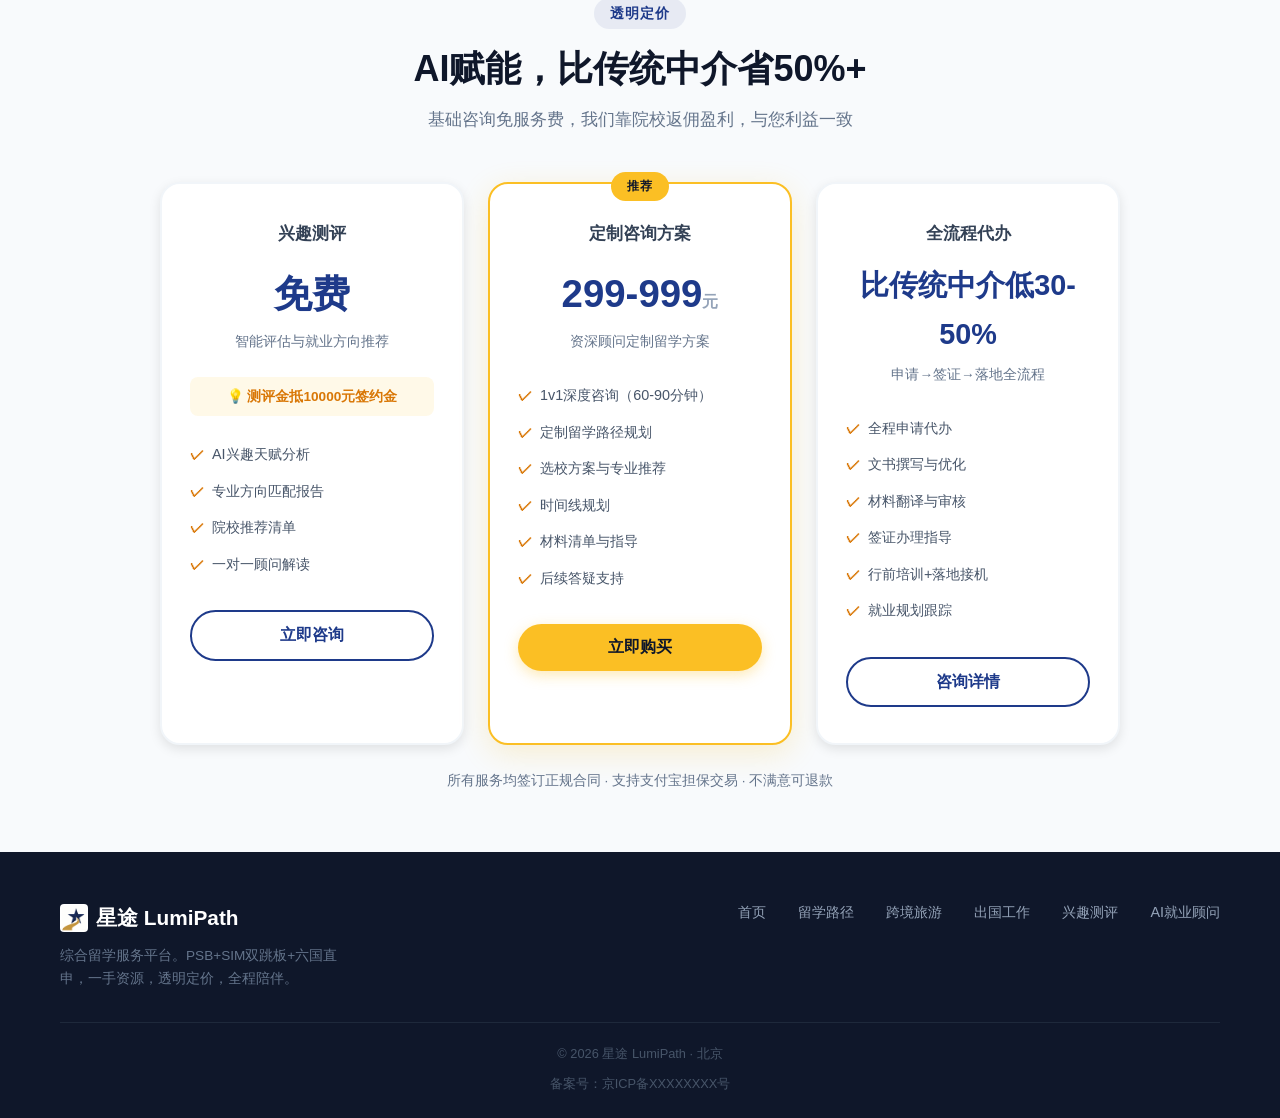
==== commit b4517450: "chore: bump cache version to 20260728" ====
--- a/index.html
+++ b/index.html
@@ -10,7 +10,7 @@
   <meta property="og:description" content="PSB+SIM双通道+六国直申，低分弯道超车进名校。费用省50%+，中留服认证。">
   <meta property="og:type" content="website">
   <link rel="canonical" href="https://overseas-consultant.github.io/Yingxi/">
-  <link rel="stylesheet" href="assets/css/style.css?v=20260710c">
+  <link rel="stylesheet" href="assets/css/style.css?v=20260728">
 </head>
 <body>
 
@@ -711,7 +711,7 @@
     </div>
   </div>
 
-  <script src="assets/js/main.js?v=20260710v5"></script>
-  <script src="assets/js/chat-widget.js?v=20260722b"></script>
+  <script src="assets/js/main.js?v=20260728"></script>
+  <script src="assets/js/chat-widget.js?v=20260728"></script>
 </body>
 </html>
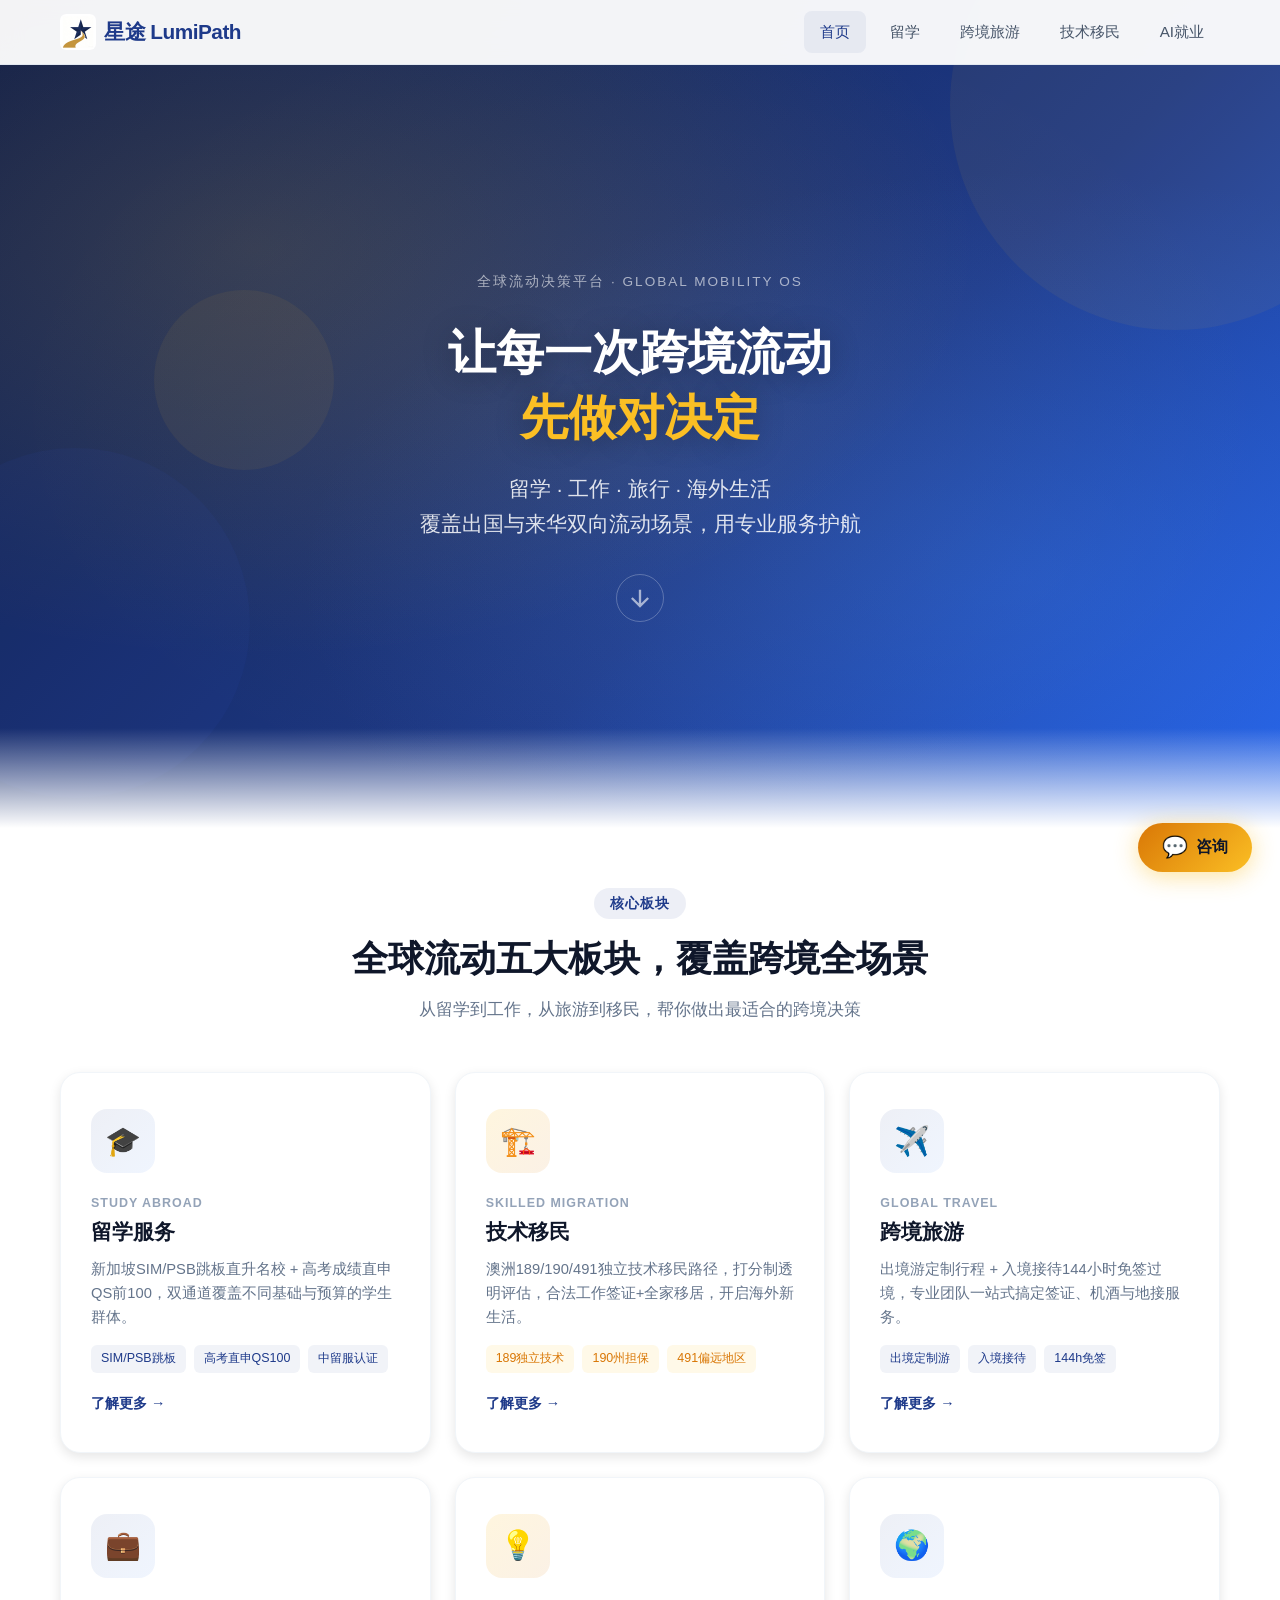
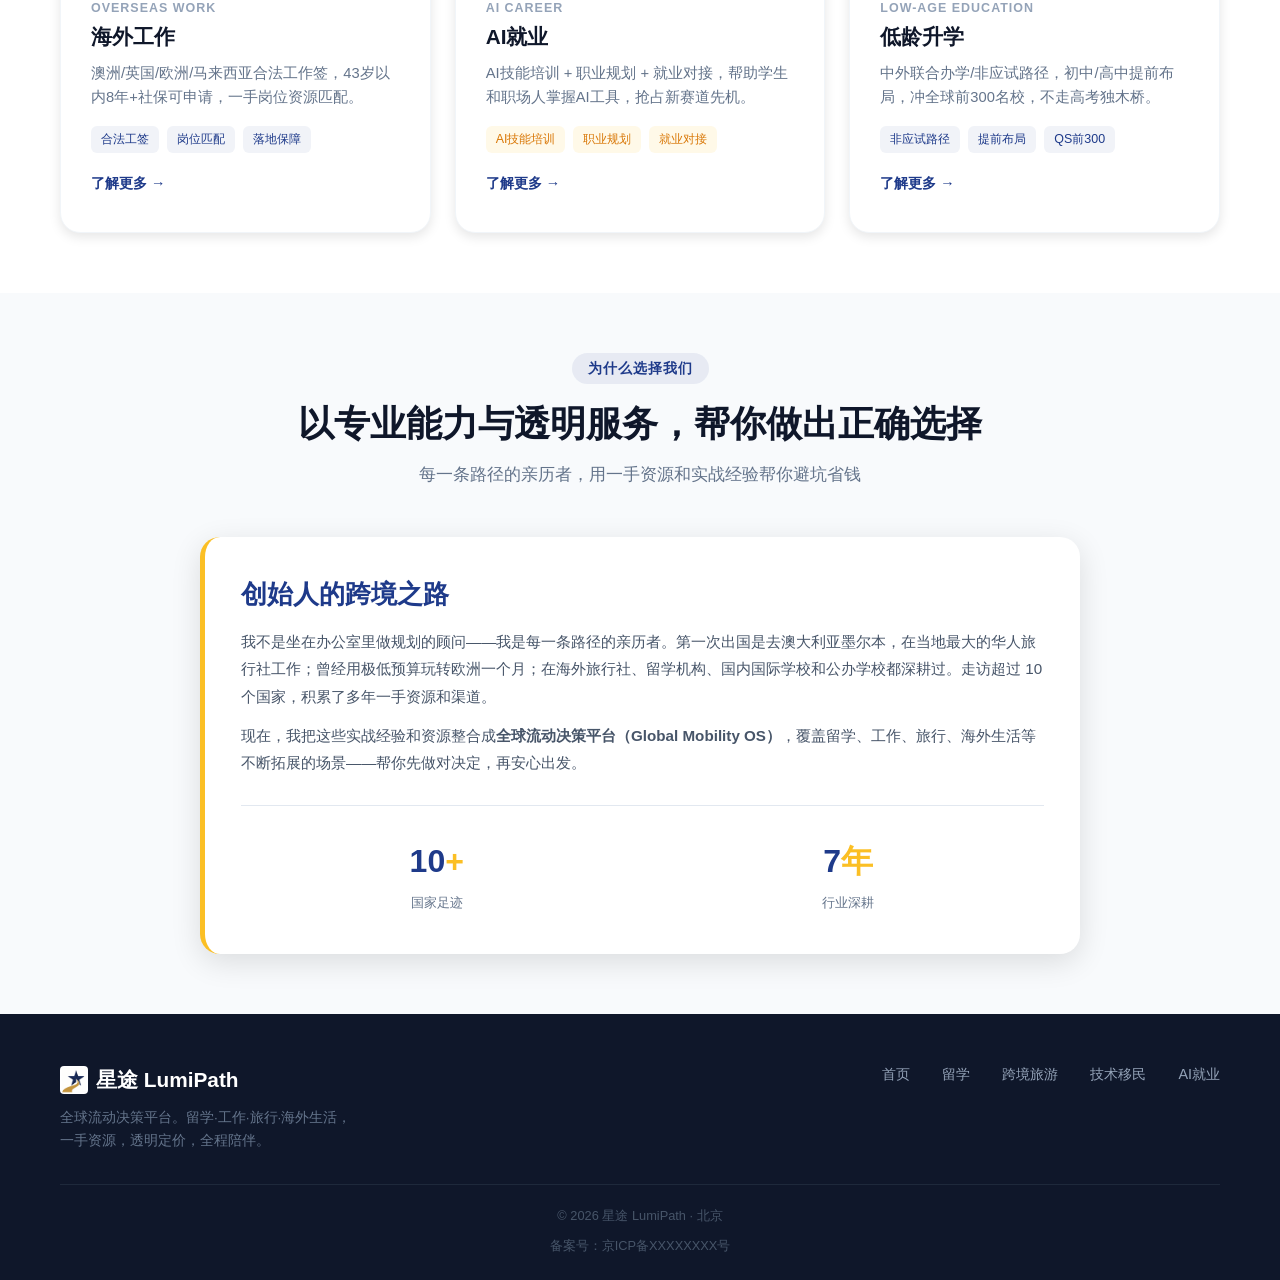
==== commit 20e08e23: "feat: 各页面绑定各自的 OpenHex Agent，会话按 Agent 隔离 同步 lumipath-final-v25 的站点内容，并完成 Agent 路由改造（PRD v2.0）。  改造前" ====
--- a/index.html
+++ b/index.html
@@ -1,16 +1,131 @@
+<!-- v25 study-topics-fix -->
 <!DOCTYPE html>
+<!-- CDN cache bust: 2026-08-03 00:25 -->
 <html lang="zh-CN">
 <head>
   <meta charset="UTF-8">
   <meta name="viewport" content="width=device-width, initial-scale=1.0, maximum-scale=5.0">
-  <title>星途 LumiPath · 留学双跳板+六国直申，直通QS前25名校 | AI赋能 · 一手资源 · 透明定价</title>
-  <meta name="description" content="星途 LumiPath，综合留学服务平台。PSB+SIM双跳板+六国名校直申，覆盖低龄升学/综合留学/奖学金申请/个性化规划。直通悉尼大学(QS#25)、莫纳什(QS#36)、LSE(QS#56)等名校。AI赋能，服务费比传统中介低50%+。中留服认证，考公考编全认可。">
-  <meta name="keywords" content="新加坡留学,PSB Academy,SIM新加坡管理学院,留学跳板,低龄升学,名校直申,六国留学,QS前300,中留服认证,弯道超车,星途 LumiPath,奖学金申请,留学规划">
-  <meta property="og:title" content="星途 LumiPath · 留学双跳板+六国直申，直通QS前25名校">
-  <meta property="og:description" content="PSB+SIM双通道+六国直申，低分弯道超车进名校。费用省50%+，中留服认证。">
+  <title>星途 LumiPath · 全球流动决策平台 | 留学 · 工作 · 旅行 · 海外生活</title>
+  <meta name="description" content="星途 LumiPath，AI赋能的全球流动决策平台。覆盖留学、技术移民、跨境旅游、海外工作、AI就业五大板块，出国与来华双向流动。用专业服务护航。">
+  <meta name="keywords" content="全球流动,跨境服务,留学,技术移民,跨境旅游,海外工作,AI就业,星途 LumiPath,Global Mobility">
+  <meta property="og:title" content="星途 LumiPath · 全球流动决策平台">
+  <meta property="og:description" content="留学·工作·旅行·海外生活，覆盖出国与来华双向流动场景。用专业服务护航。">
   <meta property="og:type" content="website">
-  <link rel="canonical" href="https://overseas-consultant.github.io/Yingxi/">
-  <link rel="stylesheet" href="assets/css/style.css?v=20260728">
+  <link rel="canonical" href="https://lumipath.pages.dev/">
+  <link rel="stylesheet" href="assets/css/style.css?v=20260805v19">
+  <style>
+    /* ===== 首页专属样式 ===== */
+    .hero-global {
+      position: relative;
+      min-height: 92vh;
+      display: flex;
+      align-items: center;
+      justify-content: center;
+      text-align: center;
+      overflow: hidden;
+      background: linear-gradient(135deg, #0a1a4a 0%, #152a63 30%, #1e3a8a 60%, #2563eb 100%);
+      color: var(--white);
+      padding-top: 64px;
+    }
+    .hero-global::before {
+      content: '';
+      position: absolute; inset: 0;
+      background: radial-gradient(ellipse at 20% 30%, rgba(251,191,36,.15) 0%, transparent 50%),
+                  radial-gradient(ellipse at 80% 70%, rgba(59,130,246,.25) 0%, transparent 50%),
+                  radial-gradient(ellipse at 50% 50%, rgba(251,191,36,.05) 0%, transparent 70%);
+    }
+    .hero-global::after {
+      content: '';
+      position: absolute; bottom: 0; left: 0; right: 0; height: 100px;
+      background: linear-gradient(to top, var(--white), transparent);
+      pointer-events: none;
+    }
+    .hero-global .hero-decoration { position: absolute; border-radius: 50%; opacity: .06; }
+    .hero-global .hero-decoration.d1 { width: 450px; height: 450px; background: var(--gold); top: -120px; right: -120px; animation: float 8s ease-in-out infinite; }
+    .hero-global .hero-decoration.d2 { width: 350px; height: 350px; background: var(--primary-light); bottom: 30px; left: -100px; animation: float 10s ease-in-out infinite reverse; }
+    .hero-global .hero-decoration.d3 { width: 180px; height: 180px; background: var(--gold); top: 35%; left: 12%; animation: float 6s ease-in-out infinite; }
+    .hero-global .hero-content { position: relative; z-index: 2; max-width: 860px; padding: 0 20px; }
+    .hero-global h1 { color: var(--white); margin-bottom: 20px; text-shadow: 0 2px 30px rgba(0,0,0,.3); }
+    .hero-global h1 .gold { color: var(--gold); }
+    .hero-global .hero-subtitle { font-size: clamp(1rem, 2.5vw, 1.3rem); color: rgba(255,255,255,.85); margin-bottom: 32px; line-height: 1.7; }
+    .hero-global .hero-badges { display: flex; gap: 12px; justify-content: center; flex-wrap: wrap; margin-bottom: 36px; }
+    .hero-global .hero-badge { display: inline-flex; align-items: center; gap: 6px; padding: 8px 20px; background: rgba(255,255,255,.1); border: 1px solid rgba(255,255,255,.2); border-radius: 50px; font-size: .88rem; color: rgba(255,255,255,.95); backdrop-filter: blur(4px); }
+    .hero-global .hero-badge .dot { width: 6px; height: 6px; border-radius: 50%; background: var(--gold); }
+    .hero-global .hero-tagline { color: rgba(255,255,255,.6); font-size: .85rem; margin-bottom: 28px; letter-spacing: 2px; }
+
+    /* 核心板块卡片 */
+    .module-card {
+      background: var(--white);
+      border-radius: var(--radius-lg);
+      padding: 36px 30px;
+      box-shadow: var(--shadow-md);
+      transition: all var(--transition);
+      border: 1px solid var(--gray-100);
+      position: relative;
+      overflow: hidden;
+      text-decoration: none;
+      display: block;
+    }
+    .module-card:hover { transform: translateY(-8px); box-shadow: var(--shadow-xl); border-color: var(--primary); }
+    .module-card::before {
+      content: '';
+      position: absolute; top: 0; left: 0; right: 0; height: 4px;
+      background: linear-gradient(90deg, var(--primary), var(--primary-light));
+      transform: scaleX(0); transform-origin: left; transition: transform .4s ease;
+    }
+    .module-card:hover::before { transform: scaleX(1); }
+    .module-card.gold-accent::before { background: linear-gradient(90deg, var(--gold), var(--gold-dark)); }
+    .module-card .module-icon { width: 64px; height: 64px; border-radius: 16px; display: flex; align-items: center; justify-content: center; font-size: 1.8rem; margin-bottom: 20px; background: linear-gradient(135deg, rgba(30,58,138,.08), rgba(59,130,246,.08)); }
+    .module-card .module-icon.gold-bg { background: linear-gradient(135deg, rgba(251,191,36,.15), rgba(217,119,6,.1)); }
+    .module-card .module-en { font-size: .78rem; color: var(--gray-400); font-weight: 600; letter-spacing: 1px; text-transform: uppercase; margin-bottom: 4px; }
+    .module-card h3 { margin-bottom: 10px; font-size: 1.3rem; }
+    .module-card .module-desc { color: var(--gray-500); font-size: .92rem; line-height: 1.65; margin-bottom: 16px; }
+    .module-card .module-tags { display: flex; gap: 8px; flex-wrap: wrap; margin-bottom: 16px; }
+    .module-card .module-tag { padding: 3px 10px; background: rgba(30,58,138,.06); color: var(--primary); border-radius: 6px; font-size: .78rem; font-weight: 500; }
+    .module-card.gold-accent .module-tag { background: rgba(251,191,36,.1); color: var(--gold-dark); }
+    .module-card .module-link { display: inline-flex; align-items: center; gap: 6px; font-weight: 600; font-size: .9rem; color: var(--primary); }
+    .module-card:hover .module-link { gap: 10px; }
+
+    /* 创始人故事 */
+    .founder-section { background: linear-gradient(135deg, var(--gray-50) 0%, var(--white) 100%); }
+    .founder-card { background: var(--white); border-radius: var(--radius-lg); padding: 40px 36px; box-shadow: var(--shadow-lg); border-left: 5px solid var(--gold); }
+    .founder-card h3 { margin-bottom: 16px; color: var(--primary); }
+    .founder-card p { color: var(--gray-600); line-height: 1.8; margin-bottom: 12px; font-size: .95rem; }
+    .founder-stats { display: grid; grid-template-columns: repeat(auto-fit, minmax(120px, 1fr)); gap: 20px; margin-top: 28px; padding-top: 28px; border-top: 1px solid var(--gray-200); }
+    .founder-stat { text-align: center; }
+    .founder-stat .num { font-size: 2rem; font-weight: 900; color: var(--primary); }
+    .founder-stat .num .suffix { color: var(--gold); }
+    .founder-stat .label { font-size: .82rem; color: var(--gray-500); margin-top: 4px; }
+
+    /* 优势卡片 */
+    .advantage-card { text-align: center; }
+    .advantage-card .card-icon { margin: 0 auto 20px !important; }
+
+    /* CTA 区域 */
+    .cta-section {
+      background: linear-gradient(135deg, var(--primary) 0%, var(--primary-dark) 100%);
+      border-radius: var(--radius-lg);
+      padding: 60px 40px;
+      text-align: center;
+      color: var(--white);
+      position: relative;
+      overflow: hidden;
+    }
+    .cta-section::before {
+      content: '';
+      position: absolute; inset: 0;
+      background: radial-gradient(ellipse at 30% 50%, rgba(251,191,36,.1) 0%, transparent 60%);
+    }
+    .cta-section h2 { color: var(--white); margin-bottom: 16px; position: relative; z-index: 1; }
+    .cta-section p { color: rgba(255,255,255,.8); font-size: 1.05rem; margin-bottom: 28px; position: relative; z-index: 1; }
+
+    /* fade-in-up */
+    .fade-in-up { opacity: 0; transform: translateY(20px); transition: opacity .6s ease, transform .6s ease; }
+    .fade-in-up.visible { opacity: 1; transform: translateY(0); }
+    .delay-1 { transition-delay: .1s; }
+    .delay-2 { transition-delay: .2s; }
+    .delay-3 { transition-delay: .3s; }
+  </style>
 </head>
 <body>
 
@@ -23,11 +138,10 @@
       </a>
       <div class="navbar-menu">
         <a href="index.html" class="active">首页</a>
-        <a href="study/">留学路径</a>
-        <a href="travel/">跨境旅游</a>
-        <a href="workvisa/">出国工作</a>
-        <a href="assess/">兴趣测评</a>
-        <a href="consult/">AI就业顾问</a>
+        <a href="study/index.html">留学</a>
+        <a href="travel/index.html">跨境旅游</a>
+        <a href="workvisa/index.html">技术移民</a>
+        <a href="consult/index.html">AI就业</a>
       </div>
       <button class="navbar-toggle" aria-label="菜单">
         <span></span><span></span><span></span>
@@ -35,654 +149,150 @@
     </div>
   </nav>
 
-  <!-- ===== Hero ===== -->
-  <section class="hero" id="hero">
+  <!-- ===== Hero · 全球流动决策平台 ===== -->
+  <section class="hero-global" id="hero">
     <div class="hero-decoration d1"></div>
     <div class="hero-decoration d2"></div>
     <div class="hero-decoration d3"></div>
     <div class="hero-content">
-      <h1>你的留学路<span class="gold">不止一条</span></h1>
-      <p class="hero-subtitle">从低分弯道超车到名校直申奖学金，从奖学金申请到个性化规划<br>找到最适合你的那条路</p>
-      <div class="hero-badges">
-        <span class="hero-badge"><span class="dot"></span> 6+覆盖国家</span>
-        <span class="hero-badge"><span class="dot"></span> 15+合作名校</span>
-        <span class="hero-badge"><span class="dot"></span> 中留服认证</span>
-        <span class="hero-badge"><span class="dot"></span> AI赋能降本</span>
-      </div>
-      <p style="color:rgba(255,255,255,.7);font-size:.9rem;margin-bottom:24px">新加坡跳板 · 名校直申 · 奖学金申请 · 个性化规划</p>
-      <div class="btn-group">
-        <button class="btn btn-primary btn-lg" data-action="consult">立即咨询</button>
-      </div>
+      <p class="hero-tagline">全球流动决策平台 · GLOBAL MOBILITY OS</p>
+      <h1>让每一次跨境流动<br><span class="gold">先做对决定</span></h1>
+      <p class="hero-subtitle">留学 · 工作 · 旅行 · 海外生活<br>覆盖出国与来华双向流动场景，用专业服务护航</p>
+      <a href="#modules" class="hero-scroll-arrow" aria-label="向下浏览">
+        <svg width="28" height="28" viewBox="0 0 24 24" fill="none" stroke="currentColor" stroke-width="2"><path d="M12 5v14M19 12l-7 7-7-7"/></svg>
+      </a>
     </div>
   </section>
 
-
-  <!-- ===== 五大业务模块 ===== -->
+  <!-- ===== 五大核心板块 ===== -->
   <section class="section" id="modules">
     <div class="container">
       <div class="section-title fade-in-up">
-        <span class="tag">业务模块</span>
-        <h2>五大模块，覆盖跨境全场景</h2>
-        <p class="subtitle">点击进入各模块了解详情，或直接咨询AI就业顾问</p>
+        <span class="tag">核心板块</span>
+        <h2>全球流动五大板块，覆盖跨境全场景</h2>
+        <p class="subtitle">从留学到工作，从旅游到移民，帮你做出最适合的跨境决策</p>
       </div>
       <div class="cards-grid cols-3">
-        <a href="study/" class="card fade-in-up text-center" style="text-decoration:none">
-          <div class="card-icon" style="margin:0 auto 20px">🎓</div>
-          <h3>留学路径</h3>
-          <p>低分逆袭 · 名校直申 · 奖学金规划 · 六国对比</p>
-          <span class="card-link">进入 →</span>
-        </a>
-        <a href="travel/" class="card fade-in-up delay-1 text-center" style="text-decoration:none">
-          <div class="card-icon gold" style="margin:0 auto 20px">✈️</div>
+        <a href="study/index.html" class="module-card fade-in-up">
+          <div class="module-icon">🎓</div>
+          <div class="module-en">Study Abroad</div>
+          <h3>留学服务</h3>
+          <p class="module-desc">新加坡SIM/PSB跳板直升名校 + 高考成绩直申QS前100，双通道覆盖不同基础与预算的学生群体。</p>
+          <div class="module-tags">
+            <span class="module-tag">SIM/PSB跳板</span>
+            <span class="module-tag">高考直申QS100</span>
+            <span class="module-tag">中留服认证</span>
+          </div>
+          <span class="module-link">了解更多 →</span>
+        </a>
+        <a href="workvisa/index.html" class="module-card gold-accent fade-in-up delay-1">
+          <div class="module-icon gold-bg">🏗️</div>
+          <div class="module-en">Skilled Migration</div>
+          <h3>技术移民</h3>
+          <p class="module-desc">澳洲189/190/491独立技术移民路径，打分制透明评估，合法工作签证+全家移居，开启海外新生活。</p>
+          <div class="module-tags">
+            <span class="module-tag">189独立技术</span>
+            <span class="module-tag">190州担保</span>
+            <span class="module-tag">491偏远地区</span>
+          </div>
+          <span class="module-link">了解更多 →</span>
+        </a>
+        <a href="travel/index.html" class="module-card fade-in-up delay-2">
+          <div class="module-icon">✈️</div>
+          <div class="module-en">Global Travel</div>
           <h3>跨境旅游</h3>
-          <p>出境定制 · 入境接待 · 签证办理 · 行程规划</p>
-          <span class="card-link">进入 →</span>
-        </a>
-        <a href="workvisa/" class="card fade-in-up delay-2 text-center" style="text-decoration:none">
-          <div class="card-icon" style="margin:0 auto 20px">🏗️</div>
-          <h3>出国工作</h3>
-          <p>澳洲工签 · 雇主匹配 · 资格评估 · 落地保障</p>
-          <span class="card-link">进入 →</span>
-        </a>
-        <a href="assess/" class="card fade-in-up text-center" style="text-decoration:none">
-          <div class="card-icon gold" style="margin:0 auto 20px">🧠</div>
-          <h3>兴趣测评</h3>
-          <p>AI分析 · 专业匹配 · 方向推荐 · 个性报告</p>
-          <span class="card-link">免费测评 →</span>
-        </a>
-        <a href="consult/" class="card fade-in-up delay-1 text-center" style="text-decoration:none">
-          <div class="card-icon" style="margin:0 auto 20px">🤖</div>
-          <h3>AI就业顾问</h3>
-          <p>7×24在线 · 全场景覆盖 · 智能问答 · 完全免费</p>
-          <span class="card-link">立即咨询 →</span>
+          <p class="module-desc">出境游定制行程 + 入境接待144小时免签过境，专业团队一站式搞定签证、机酒与地接服务。</p>
+          <div class="module-tags">
+            <span class="module-tag">出境定制游</span>
+            <span class="module-tag">入境接待</span>
+            <span class="module-tag">144h免签</span>
+          </div>
+          <span class="module-link">了解更多 →</span>
+        </a>
+        <a href="workvisa/index.html" class="module-card fade-in-up delay-1">
+          <div class="module-icon">💼</div>
+          <div class="module-en">Overseas Work</div>
+          <h3>海外工作</h3>
+          <p class="module-desc">澳洲/英国/欧洲/马来西亚合法工作签，43岁以内8年+社保可申请，一手岗位资源匹配。</p>
+          <div class="module-tags">
+            <span class="module-tag">合法工签</span>
+            <span class="module-tag">岗位匹配</span>
+            <span class="module-tag">落地保障</span>
+          </div>
+          <span class="module-link">了解更多 →</span>
+        </a>
+        <a href="consult/index.html" class="module-card gold-accent fade-in-up delay-2">
+          <div class="module-icon gold-bg">💡</div>
+          <div class="module-en">AI Career</div>
+          <h3>AI就业</h3>
+          <p class="module-desc">AI技能培训 + 职业规划 + 就业对接，帮助学生和职场人掌握AI工具，抢占新赛道先机。</p>
+          <div class="module-tags">
+            <span class="module-tag">AI技能培训</span>
+            <span class="module-tag">职业规划</span>
+            <span class="module-tag">就业对接</span>
+          </div>
+          <span class="module-link">了解更多 →</span>
+        </a>
+        <a href="study/index.html" class="module-card fade-in-up delay-3">
+          <div class="module-icon">🌍</div>
+          <div class="module-en">Low-Age Education</div>
+          <h3>低龄升学</h3>
+          <p class="module-desc">中外联合办学/非应试路径，初中/高中提前布局，冲全球前300名校，不走高考独木桥。</p>
+          <div class="module-tags">
+            <span class="module-tag">非应试路径</span>
+            <span class="module-tag">提前布局</span>
+            <span class="module-tag">QS前300</span>
+          </div>
+          <span class="module-link">了解更多 →</span>
         </a>
       </div>
     </div>
   </section>
 
-  <!-- ===== 六大留学路径 ===== -->
-  <section class="section" id="paths">
+  <!-- ===== 为什么选择我们 ===== -->
+  <section class="section bg-light" id="why-us">
     <div class="container">
       <div class="section-title fade-in-up">
-        <span class="tag">留学路径</span>
-        <h2>六大路径，找到最适合你的那条</h2>
-        <p class="subtitle">不论成绩高低、预算多少，总有一条路径能通往你的理想未来</p>
-      </div>
-      <div class="paths-grid">
-        <div class="path-card fade-in-up">
-          <span class="path-tag">HOT</span>
-          <div class="path-num">01</div>
-          <div class="path-icon">🇸🇬</div>
-          <h4>弯道超车·新加坡跳板</h4>
-          <p class="path-subtitle">低分进名校</p>
-          <p class="path-desc">PSB Academy路径，语言+预科直升大二，均分70%+即可申请</p>
+        <span class="tag">为什么选择我们</span>
+        <h2>以专业能力与透明服务，帮你做出正确选择</h2>
+        <p class="subtitle">每一条路径的亲历者，用一手资源和实战经验帮你避坑省钱</p>
+      </div>
+      <div class="founder-card fade-in-up" style="max-width:880px;margin:0 auto">
+        <h3>创始人的跨境之路</h3>
+        <p>我不是坐在办公室里做规划的顾问——我是每一条路径的亲历者。第一次出国是去澳大利亚墨尔本，在当地最大的华人旅行社工作；曾经用极低预算玩转欧洲一个月；在海外旅行社、留学机构、国内国际学校和公办学校都深耕过。走访超过 10 个国家，积累了多年一手资源和渠道。</p>
+        <p>现在，我把这些实战经验和资源整合成<strong>全球流动决策平台（Global Mobility OS）</strong>，覆盖留学、工作、旅行、海外生活等不断拓展的场景——帮你先做对决定，再安心出发。</p>
+        <div class="founder-stats">
+          <div class="founder-stat">
+            <div class="num">10<span class="suffix">+</span></div>
+            <div class="label">国家足迹</div>
+          </div>
+          <div class="founder-stat">
+            <div class="num">7<span class="suffix">年</span></div>
+            <div class="label">行业深耕</div>
+          </div>
         </div>
-        <div class="path-card fade-in-up delay-1">
-          <span class="path-tag">HOT</span>
-          <div class="path-num">02</div>
-          <div class="path-icon">🎓</div>
-          <h4>名校直通车·SIM</h4>
-          <p class="path-subtitle">QS前30合作大学</p>
-          <p class="path-desc">SIM路径，直通悉尼大学(QS#25)、莫纳什(QS#36)等顶尖名校</p>
-        </div>
-        <div class="path-card fade-in-up delay-2">
-          <div class="path-num">03</div>
-          <div class="path-icon">🌍</div>
-          <h4>名校直申·全球录取</h4>
-          <p class="path-subtitle">高考/平时成绩直申</p>
-          <p class="path-desc">英美澳新马俄六国名校直申通道，多种录取方式</p>
-        </div>
-        <div class="path-card fade-in-up delay-3">
-          <div class="path-num">04</div>
-          <div class="path-icon">💰</div>
-          <h4>奖学金申请</h4>
-          <p class="path-subtitle">名校+减免学费</p>
-          <p class="path-desc">学术/体育/地区奖学金全覆盖，降低留学成本</p>
-        </div>
-        <div class="path-card fade-in-up">
-          <div class="path-num">05</div>
-          <div class="path-icon">🎯</div>
-          <h4>个性化专业规划</h4>
-          <p class="path-subtitle">兴趣天赋匹配</p>
-          <p class="path-desc">AI测评+留国外/回国双路径规划，找到最优解</p>
-        </div>
-        <div class="path-card fade-in-up delay-1">
-          <div class="path-num">06</div>
-          <div class="path-icon">📚</div>
-          <h4>低龄留学规划</h4>
-          <p class="path-subtitle">初中/高中提前布局</p>
-          <p class="path-desc">新加坡/英国中学阶段入学规划，提前抢占名校名额</p>
-        </div>
       </div>
     </div>
   </section>
 
-  <!-- ===== 双跳板对比 ===== -->
-  <section class="section bg-light" id="dual-pathway">
-    <div class="container">
-      <div class="section-title fade-in-up">
-        <span class="tag">双跳板策略</span>
-        <h2>PSB + SIM，两条路覆盖全客群</h2>
-        <p class="subtitle">不同预算、不同基础，总有一条路适合你</p>
-      </div>
-      <div class="cards-grid cols-2">
-        <div class="card fade-in-up" style="border-top:4px solid var(--primary)">
-          <span class="badge-hot">性价比</span>
-          <div class="card-icon">🇸🇬</div>
-          <h3>PSB Academy · 低分逆袭跳板</h3>
-          <p style="font-size:1.05rem;color:var(--gray-600);margin-bottom:16px">适合预算敏感、基础一般的学生。高中均分70%+即可申请，不看高考成绩。</p>
-          <ul style="padding-left:0;list-style:none">
-            <li style="padding:6px 0;color:var(--gray-600)">✅ 入学门槛低：均分70%+，无雅思可内测</li>
-            <li style="padding:6px 0;color:var(--gray-600)">✅ 合作名校：UTS(QS#96)、纽卡斯尔(QS#227)等</li>
-            <li style="padding:6px 0;color:var(--gray-600)">✅ 本科总费用：50-80万（3年）</li>
-            <li style="padding:6px 0;color:var(--gray-600)">✅ 60+年办学历史，EduTrust最高认证</li>
-            <li style="padding:6px 0;color:var(--gray-600)">✅ 路径：语言→预科→Diploma→本科大二→硕士</li>
-          </ul>
-          <a href="study/#path-singapore" class="card-link">查看PSB路径详情 →</a>
-        </div>
-        <div class="card fade-in-up delay-1" style="border-top:4px solid var(--gold)">
-          <span class="badge-hot">名校直通</span>
-          <div class="card-icon gold">🎓</div>
-          <h3>SIM · 名校直通车</h3>
-          <p style="font-size:1.05rem;color:var(--gray-600);margin-bottom:16px">适合预算充足、目标明确的客户。直通悉尼大学(QS#25)、LSE(QS#56)等顶尖名校。</p>
-          <ul style="padding-left:0;list-style:none">
-            <li style="padding:6px 0;color:var(--gray-600)">✅ 天花板更高：最高QS#25（悉尼大学）</li>
-            <li style="padding:6px 0;color:var(--gray-600)">✅ 合作名校：悉尼大学、莫纳什、LSE、伯明翰等</li>
-            <li style="padding:6px 0;color:var(--gray-600)">✅ 140+专业：商科/IT/传媒/心理/工程</li>
-            <li style="padding:6px 0;color:var(--gray-600)">✅ 50+年办学历史，新加坡最大私立教育机构</li>
-            <li style="padding:6px 0;color:var(--gray-600)">✅ 路径：Foundation→Diploma→本科→硕士完整通道</li>
-          </ul>
-          <a href="study/#path-sim" class="card-link">查看SIM路径详情 →</a>
-        </div>
-      </div>
-    </div>
-  </section>
-
-  <!-- ===== 合作名校展示 ===== -->
-  <section class="section" id="universities">
-    <div class="container">
-      <div class="section-title fade-in-up">
-        <span class="tag">合作名校</span>
-        <h2>15+所世界名校，任你选择</h2>
-        <p class="subtitle">所有学位由合作大学直接颁发，与本校完全一致，中留服认证</p>
-      </div>
-      <div class="uni-grid fade-in-up">
-        <div class="uni-card" style="border-top:3px solid var(--gold)">
-          <div class="uni-flag">🇦🇺 <span style="font-size:.7rem;color:var(--gold-dark)">SIM</span></div>
-          <div class="uni-name">悉尼大学</div>
-          <div class="uni-qs">QS #25</div>
-          <div class="uni-majors">商科、护理、IT</div>
-        </div>
-        <div class="uni-card" style="border-top:3px solid var(--gold)">
-          <div class="uni-flag">🇦🇺 <span style="font-size:.7rem;color:var(--gold-dark)">SIM</span></div>
-          <div class="uni-name">莫纳什大学</div>
-          <div class="uni-qs">QS #36</div>
-          <div class="uni-majors">商科、传媒、工程</div>
-        </div>
-        <div class="uni-card" style="border-top:3px solid var(--gold)">
-          <div class="uni-flag">🇬🇧 <span style="font-size:.7rem;color:var(--gold-dark)">SIM</span></div>
-          <div class="uni-name">伦敦大学(LSE指导)</div>
-          <div class="uni-qs">QS #56</div>
-          <div class="uni-majors">经济、金融、管理</div>
-        </div>
-        <div class="uni-card" style="border-top:3px solid var(--gold)">
-          <div class="uni-flag">🇬🇧 <span style="font-size:.7rem;color:var(--gold-dark)">SIM</span></div>
-          <div class="uni-name">伯明翰大学</div>
-          <div class="uni-qs">QS #76</div>
-          <div class="uni-majors">会计与金融、国际商务</div>
-        </div>
-        <div class="uni-card" style="border-top:3px solid var(--primary)">
-          <div class="uni-flag">🇦🇺 <span style="font-size:.7rem;color:var(--primary)">PSB</span></div>
-          <div class="uni-name">悉尼科技大学 UTS</div>
-          <div class="uni-qs">QS #96</div>
-          <div class="uni-majors">商科直升大二、IT</div>
-        </div>
-        <div class="uni-card" style="border-top:3px solid var(--gold)">
-          <div class="uni-flag">🇦🇺 <span style="font-size:.7rem;color:var(--gold-dark)">SIM</span></div>
-          <div class="uni-name">RMIT 皇家墨尔本理工</div>
-          <div class="uni-qs">QS #125</div>
-          <div class="uni-majors">设计、传播、商科</div>
-        </div>
-        <div class="uni-card" style="border-top:3px solid var(--gold)">
-          <div class="uni-flag">🇦🇺 <span style="font-size:.7rem;color:var(--gold-dark)">SIM</span></div>
-          <div class="uni-name">沃隆港大学 UOW</div>
-          <div class="uni-qs">QS #184</div>
-          <div class="uni-majors">计算机、大数据、网络安全</div>
-        </div>
-        <div class="uni-card" style="border-top:3px solid var(--primary)">
-          <div class="uni-flag">🇦🇺 <span style="font-size:.7rem;color:var(--primary)">PSB</span></div>
-          <div class="uni-name">纽卡斯尔大学 UON</div>
-          <div class="uni-qs">QS #227</div>
-          <div class="uni-majors">国际商务、会计、金融</div>
-        </div>
-        <div class="uni-card" style="border-top:3px solid var(--primary)">
-          <div class="uni-flag">🇳🇿 <span style="font-size:.7rem;color:var(--primary)">PSB</span></div>
-          <div class="uni-name">梅西大学 Massey</div>
-          <div class="uni-qs">QS #230</div>
-          <div class="uni-majors">管理、商业分析、HR</div>
-        </div>
-        <div class="uni-card" style="border-top:3px solid var(--primary)">
-          <div class="uni-flag">🇦🇺 <span style="font-size:.7rem;color:var(--primary)">PSB</span></div>
-          <div class="uni-name">乐卓博大学 La Trobe</div>
-          <div class="uni-qs">QS #242</div>
-          <div class="uni-majors">生命科学、护理、商科</div>
-        </div>
-        <div class="uni-card" style="border-top:3px solid var(--primary)">
-          <div class="uni-flag">🇬🇧 <span style="font-size:.7rem;color:var(--primary)">PSB</span></div>
-          <div class="uni-name">考文垂大学 Coventry</div>
-          <div class="uni-qs">QS 五星级</div>
-          <div class="uni-majors">商务、数字营销、传媒</div>
-        </div>
-        <div class="uni-card" style="border-top:3px solid var(--gold)">
-          <div class="uni-flag">🇺🇸 <span style="font-size:.7rem;color:var(--gold-dark)">SIM</span></div>
-          <div class="uni-name">纽约州立大学布法罗</div>
-          <div class="uni-qs">美国公立Top</div>
-          <div class="uni-majors">商科、传播、心理学</div>
-        </div>
-      </div>
-      <p class="text-center fade-in-up" style="margin-top:24px;color:var(--gray-500);font-size:.9rem">以上为部分合作院校，更多院校及专业信息请<a href="study/" style="color:var(--primary);font-weight:600">查看留学路径详情</a></p>
-    </div>
-  </section>
-
-  <!-- ===== 升学路径可视化 ===== -->
-  <section class="section bg-light" id="pathway">
-    <div class="container">
-      <div class="section-title fade-in-up">
-        <span class="tag">升学路径</span>
-        <h2>5步走完名校路</h2>
-        <p class="subtitle">从语言到硕士，完整升学通道，每一步都有人管</p>
-      </div>
-      <div class="path-flow fade-in-up">
-        <div class="path-step">
-          <div class="path-circle">1</div>
-          <div class="path-title">语言课程</div>
-          <div class="path-desc">CEP/内测<br>每级约2个月</div>
-          <div class="path-arrow"></div>
-        </div>
-        <div class="path-step">
-          <div class="path-circle">2</div>
-          <div class="path-title">预科/Foundation</div>
-          <div class="path-desc">6个月<br>基础衔接</div>
-          <div class="path-arrow"></div>
-        </div>
-        <div class="path-step">
-          <div class="path-circle">3</div>
-          <div class="path-title">国际大一 Diploma</div>
-          <div class="path-desc">12-15个月<br>专业基础</div>
-          <div class="path-arrow"></div>
-        </div>
-        <div class="path-step">
-          <div class="path-circle">4</div>
-          <div class="path-title">合作大学本科</div>
-          <div class="path-desc">直升大二<br>2年拿学位</div>
-          <div class="path-arrow"></div>
-        </div>
-        <div class="path-step">
-          <div class="path-circle">5</div>
-          <div class="path-title">名校硕士</div>
-          <div class="path-desc">QS前25~300<br>或冲刺NUS/NTU</div>
-        </div>
-      </div>
-      <div class="highlight-box fade-in-up" style="margin-top:40px;text-align:center">
-        <h4 style="text-align:center">📜 中留服认证 · 回国全认可</h4>
-        <p style="text-align:center;color:var(--gray-600)">毕业拿合作大学<strong>原版学位证</strong>，不写"PSB"或"SIM"，与本校完全一致。回国可做<strong>学历认证</strong>，考公 / 考编 / 落户 / 进国企<strong>全认可</strong>。</p>
-      </div>
-    </div>
-  </section>
-
-  <!-- ===== 六国留学全维度对比 ===== -->
-  <section class="section" id="country-comparison">
-    <div class="container">
-      <div class="section-title fade-in-up">
-        <span class="tag">透明对比</span>
-        <h2>六国留学全维度对比</h2>
-        <p class="subtitle">费用、优势、注意事项一目了然，帮你找到最适合自己的国家</p>
-      </div>
-      <div class="country-grid">
-        <!-- 新加坡 -->
-        <div class="country-card fade-in-up">
-          <div class="country-header">
-            <span class="country-flag">🇸🇬</span>
-            <span class="country-name">新加坡</span>
-            <span class="country-tagline">私立路径本科<br>总费用约50-80万</span>
-          </div>
-          <div class="country-body">
-            <div class="country-fee">
-              <span class="fee-amount">8-14万</span>
-              <span class="fee-label">万元/年(学费)</span>
-            </div>
-            <ul class="country-advantages">
-              <li>华人社会适应快</li>
-              <li>中留服认证</li>
-              <li>学制短2-3年本科</li>
-              <li>治安良好</li>
-            </ul>
-            <ul class="country-considerations">
-              <li>公立顶尖校申请门槛高</li>
-              <li>私立校知名度有限</li>
-            </ul>
-            <div class="country-audience">适合：想快速拿证、考公考编、预算中等的学生</div>
-          </div>
-        </div>
-        <!-- 英国 -->
-        <div class="country-card fade-in-up delay-1">
-          <div class="country-header">
-            <span class="country-flag">🇬🇧</span>
-            <span class="country-name">英国</span>
-            <span class="country-tagline">硕士仅1年<br>时间成本最低</span>
-          </div>
-          <div class="country-body">
-            <div class="country-fee">
-              <span class="fee-amount">15-25万</span>
-              <span class="fee-label">万元/年(学费)</span>
-            </div>
-            <ul class="country-advantages">
-              <li>学制短本科3年硕士1年</li>
-              <li>QS百强名校密集</li>
-              <li>学术声誉全球顶尖</li>
-              <li>PSW毕业工签2年</li>
-            </ul>
-            <ul class="country-considerations">
-              <li>总费用较高</li>
-              <li>生活成本逐年上涨</li>
-            </ul>
-            <div class="country-audience">适合：追求名校学历、时间宝贵、预算充足的学生</div>
-          </div>
-        </div>
-        <!-- 澳大利亚 -->
-        <div class="country-card fade-in-up delay-2">
-          <div class="country-header">
-            <span class="country-flag">🇦🇺</span>
-            <span class="country-name">澳大利亚</span>
-            <span class="country-tagline">毕业可获<br>2-4年工签</span>
-          </div>
-          <div class="country-body">
-            <div class="country-fee">
-              <span class="fee-amount">15-22万</span>
-              <span class="fee-label">万元/年(学费)</span>
-            </div>
-            <ul class="country-advantages">
-              <li>八大名校QS排名高</li>
-              <li>毕业可申工签</li>
-              <li>移民路径清晰</li>
-              <li>自然环境宜居</li>
-            </ul>
-            <ul class="country-considerations">
-              <li>留学总费用偏高</li>
-              <li>部分专业竞争激烈</li>
-            </ul>
-            <div class="country-audience">适合：有移民意向、注重生活品质、喜欢英语国家的学生</div>
-          </div>
-        </div>
-        <!-- 马来西亚 -->
-        <div class="country-card fade-in-up delay-3">
-          <div class="country-header">
-            <span class="country-flag">🇲🇾</span>
-            <span class="country-name">马来西亚</span>
-            <span class="country-tagline">本科总费用仅<br>15-24万</span>
-          </div>
-          <div class="country-body">
-            <div class="country-fee">
-              <span class="fee-amount">5-8万</span>
-              <span class="fee-label">万元/年(学费)</span>
-            </div>
-            <ul class="country-advantages">
-              <li>学费极低性价比之王</li>
-              <li>英联邦教育体系</li>
-              <li>双联课程可获英美澳学位</li>
-              <li>全英文授课</li>
-            </ul>
-            <ul class="country-considerations">
-              <li>学校全球排名偏低</li>
-              <li>城市知名度不高</li>
-            </ul>
-            <div class="country-audience">适合：预算有限、想体验英联邦教育、跳板英美澳的学生</div>
-          </div>
-        </div>
-        <!-- 美国 -->
-        <div class="country-card fade-in-up">
-          <div class="country-header">
-            <span class="country-flag">🇺🇸</span>
-            <span class="country-name">美国</span>
-            <span class="country-tagline">全球TOP50<br>占近半数</span>
-          </div>
-          <div class="country-body">
-            <div class="country-fee">
-              <span class="fee-amount">20-35万</span>
-              <span class="fee-label">万元/年(学费)</span>
-            </div>
-            <ul class="country-advantages">
-              <li>全球顶尖学术资源</li>
-              <li>名校数量最多</li>
-              <li>STEM就业前景好</li>
-              <li>奖学金机会丰富</li>
-            </ul>
-            <ul class="country-considerations">
-              <li>费用最高</li>
-              <li>签证政策收紧</li>
-              <li>申请竞争极其激烈</li>
-            </ul>
-            <div class="country-audience">适合：学术能力强、预算充足、目标顶尖名校和STEM方向的学生</div>
-          </div>
-        </div>
-        <!-- 俄罗斯 -->
-        <div class="country-card fade-in-up delay-1">
-          <div class="country-header">
-            <span class="country-flag">🇷🇺</span>
-            <span class="country-name">俄罗斯</span>
-            <span class="country-tagline">列宾美院<br>柴可夫斯基音乐学院</span>
-          </div>
-          <div class="country-body">
-            <div class="country-fee">
-              <span class="fee-amount">3-6万</span>
-              <span class="fee-label">万元/年(学费)</span>
-            </div>
-            <ul class="country-advantages">
-              <li>学费极低</li>
-              <li>艺术音乐美术顶尖</li>
-              <li>理工科实力强</li>
-              <li>有预科俄语培训</li>
-            </ul>
-            <ul class="country-considerations">
-              <li>需额外学俄语约1年</li>
-              <li>气候寒冷</li>
-              <li>学历认证范围有限</li>
-            </ul>
-            <div class="country-audience">适合：艺术方向、预算极低、对俄语文化感兴趣的学生</div>
-          </div>
-        </div>
-      </div>
-      <p class="text-center fade-in-up" style="margin-top:32px;color:var(--gray-500);font-size:.9rem;max-width:600px;margin-left:auto;margin-right:auto">不知道选哪个国家？我们会根据你的预算、目标专业和未来规划，推荐最匹配的方案。点击右下方悬浮按钮，立即咨询专属顾问。</p>
-    </div>
-  </section>
-
-  <!-- ===== 真实案例 ===== -->
-  <section class="section" id="cases">
-    <div class="container">
-      <div class="section-title fade-in-up">
-        <span class="tag">真实案例</span>
-        <h2>逆袭故事，真实可查</h2>
-        <p class="subtitle">每一个成功案例，都是从一次咨询开始的</p>
-      </div>
-      <div class="carousel-container fade-in-up" data-carousel>
-        <div class="carousel-track">
-          <div class="carousel-slide">
-            <div class="case-card">
-              <div class="case-header">
-                <div class="case-avatar">张</div>
-                <div>
-                  <div class="case-name">张同学</div>
-                  <div class="case-meta">高中均分68 · 无雅思 → 4年完成跳板升学</div>
-                </div>
-              </div>
-              <div class="case-body">高中成绩一般，没有雅思成绩，通过PSB跳板路径：语言课程3个月 → 预科6个月 → Diploma 12个月 → uts本科2年 → 硕士申请NUS成功。全程费用比直申美国节省超60%。</div>
-              <div class="case-result">🏆 NUS(QS#8)硕士录取</div>
-            </div>
-          </div>
-          <div class="carousel-slide">
-            <div class="case-card">
-              <div class="case-header">
-                <div class="case-avatar">李</div>
-                <div>
-                  <div class="case-name">李同学</div>
-                  <div class="case-meta">高考失利 · 预算有限 → SIM名校直通车</div>
-                </div>
-              </div>
-              <div class="case-body">高考发挥失常，不想复读。通过SIM路径Foundation+Diploma直升悉尼大学本科，3年拿到QS#25名校学位。毕业后回国考公成功，学历中留服认证无障碍。</div>
-              <div class="case-result">🏆 悉尼大学(QS#25)本科 · 回国考公上岸</div>
-            </div>
-          </div>
-          <div class="carousel-slide">
-            <div class="case-card">
-              <div class="case-header">
-                <div class="case-avatar">王</div>
-                <div>
-                  <div class="case-name">王同学</div>
-                  <div class="case-meta">中职毕业 · 预算极低 → 马来西亚跳板</div>
-                </div>
-              </div>
-              <div class="case-body">中职毕业，预算只有15万。通过马来西亚双联课程路径，先在马来读完Diploma，再转学分到英国考文垂大学完成本科。总花费不到20万，拿到英国大学原版学位证。</div>
-              <div class="case-result">🏆 考文垂大学本科 · 总花费<20万</div>
-            </div>
-          </div>
-        </div>
-        <div class="carousel-nav">
-          <button class="carousel-btn carousel-prev">‹</button>
-          <div class="carousel-dots"></div>
-          <button class="carousel-btn carousel-next">›</button>
-        </div>
-      </div>
-    </div>
-  </section>
-
-  <!-- ===== 核心优势 ===== -->
-  <section class="section bg-light" id="advantages">
-    <div class="container">
-      <div class="section-title fade-in-up">
-        <span class="tag">核心优势</span>
-        <h2>为什么选择星途 LumiPath</h2>
-        <p class="subtitle">AI赋能降本提效，一手资源直通院校，让留学更透明、更高效、更省钱</p>
-      </div>
-      <div class="cards-grid cols-4">
-        <div class="card fade-in-up text-center">
-          <div class="card-icon" style="margin:0 auto 20px">🤖</div>
-          <h3>AI赋能降本</h3>
-          <p>AI完成80%前置工作，服务费比传统中介低50%+。咨询答疑、材料整理、客户分层全部自动化。</p>
-        </div>
-        <div class="card fade-in-up delay-1 text-center">
-          <div class="card-icon gold" style="margin:0 auto 20px">🤝</div>
-          <h3>一手院校资源</h3>
-          <p>PSB+SIM双代理，直接对接院校，无中间商赚差价。15+所名校资源全覆盖。</p>
-        </div>
-        <div class="card fade-in-up delay-2 text-center">
-          <div class="card-icon" style="margin:0 auto 20px">📜</div>
-          <h3>中留服认证</h3>
-          <p>所有推荐院校均可做学历认证，回国考公/考编/落户/进国企全认可。文凭含金量有保障。</p>
-        </div>
-        <div class="card fade-in-up delay-3 text-center">
-          <div class="card-icon gold" style="margin:0 auto 20px">🔄</div>
-          <h3>全周期服务</h3>
-          <p>从测评→选校→申请→签证→落地→就业，每个环节都有人管。不只是送你出去，更帮你规划回来。</p>
-        </div>
-      </div>
-    </div>
-  </section>
-
-  <!-- ===== 数据展示 ===== -->
-  <section class="section" id="stats">
-    <div class="container">
-      <div class="stats-bar">
-        <div class="stat-item fade-in-up">
-          <div class="stat-num"><span data-count="7">0</span><span class="suffix">年</span></div>
-          <div class="stat-label">行业经验</div>
-        </div>
-        <div class="stat-item fade-in-up delay-1">
-          <div class="stat-num"><span data-count="200">0</span><span class="suffix">+</span></div>
-          <div class="stat-label">成功客户</div>
-        </div>
-        <div class="stat-item fade-in-up delay-2">
-          <div class="stat-num"><span data-count="15">0</span><span class="suffix">+</span></div>
-          <div class="stat-label">合作名校</div>
-        </div>
-        <div class="stat-item fade-in-up delay-3">
-          <div class="stat-num"><span data-count="98">0</span><span class="suffix">%</span></div>
-          <div class="stat-label">通过率</div>
-        </div>
-      </div>
-    </div>
-  </section>
+
+  <!-- ===== 数据展示（已删除可疑数字） ===== -->
 
   <!-- ===== 透明定价 ===== -->
-  <section class="section bg-light" id="pricing">
-    <div class="container">
-      <div class="section-title fade-in-up">
-        <span class="tag">透明定价</span>
-        <h2>AI赋能，比传统中介省50%+</h2>
-        <p class="subtitle">基础咨询免服务费，我们靠院校返佣盈利，与您利益一致</p>
-      </div>
-      <div class="pricing-grid">
-        <div class="pricing-card fade-in-up">
-          <div class="price-name">兴趣测评</div>
-          <div class="price-amount">免费<span class="unit"></span></div>
-          <div class="price-desc">智能评估与就业方向推荐</div>
-          <div class="price-highlight">💡 测评金抵10000元签约金</div>
-          <ul class="price-features">
-            <li>AI兴趣天赋分析</li>
-            <li>专业方向匹配报告</li>
-            <li>院校推荐清单</li>
-            <li>一对一顾问解读</li>
-          </ul>
-          <button class="btn btn-secondary" data-action="consult" style="width:100%">立即咨询</button>
-        </div>
-        <div class="pricing-card featured fade-in-up delay-1">
-          <div class="price-tag">推荐</div>
-          <div class="price-name">定制咨询方案</div>
-          <div class="price-amount">299-999<span class="unit">元</span></div>
-          <div class="price-desc">资深顾问定制留学方案</div>
-          <ul class="price-features">
-            <li>1v1深度咨询（60-90分钟）</li>
-            <li>定制留学路径规划</li>
-            <li>选校方案与专业推荐</li>
-            <li>时间线规划</li>
-            <li>材料清单与指导</li>
-            <li>后续答疑支持</li>
-          </ul>
-          <button class="btn btn-primary" data-action="pay" style="width:100%">立即购买</button>
-        </div>
-        <div class="pricing-card fade-in-up delay-2">
-          <div class="price-name">全流程代办</div>
-          <div class="price-amount" style="font-size:1.8rem">比传统中介低30-50%</div>
-          <div class="price-desc">申请→签证→落地全流程</div>
-          <ul class="price-features">
-            <li>全程申请代办</li>
-            <li>文书撰写与优化</li>
-            <li>材料翻译与审核</li>
-            <li>签证办理指导</li>
-            <li>行前培训+落地接机</li>
-            <li>就业规划跟踪</li>
-          </ul>
-          <button class="btn btn-secondary" data-action="consult" style="width:100%">咨询详情</button>
-        </div>
-      </div>
-      <p class="text-center fade-in-up" style="margin-top:24px;color:var(--gray-500);font-size:.85rem">所有服务均签订正规合同 · 支持支付宝担保交易 · 不满意可退款</p>
-    </div>
-  </section>
-
   <!-- ===== Footer ===== -->
   <footer class="footer">
     <div class="container">
       <div class="footer-content">
         <div class="footer-brand">
           <div class="footer-logo"><img src="assets/images/logo.png" alt="星途 LumiPath" class="footer-logo-img"> 星途 LumiPath</div>
-          <p>综合留学服务平台。PSB+SIM双跳板+六国直申，一手资源，透明定价，全程陪伴。</p>
+          <p>全球流动决策平台。留学·工作·旅行·海外生活，一手资源，透明定价，全程陪伴。</p>
         </div>
         <div class="footer-links">
           <a href="index.html">首页</a>
-          <a href="study/">留学路径</a>
-          <a href="travel/">跨境旅游</a>
-          <a href="workvisa/">出国工作</a>
-          <a href="assess/">兴趣测评</a>
-          <a href="consult/">AI就业顾问</a>
+          <a href="study/index.html">留学</a>
+          <a href="travel/index.html">跨境旅游</a>
+          <a href="workvisa/index.html">技术移民</a>
+          <a href="consult/index.html">AI就业</a>
         </div>
       </div>
       <div class="footer-bottom">
@@ -692,13 +302,6 @@
     </div>
   </footer>
 
-  <!-- ===== Floating Consult Button ===== -->
-  <div class="float-consult">
-    <button class="float-btn" data-action="consult" title="立即咨询">
-      💬
-      <span class="float-label">立即咨询</span>
-    </button>
-  </div>
 
   <!-- ===== Payment Modal ===== -->
   <div class="overlay" id="payment-modal">
@@ -711,7 +314,23 @@
     </div>
   </div>
 
-  <script src="assets/js/main.js?v=20260728"></script>
-  <script src="assets/js/chat-widget.js?v=20260728"></script>
+  <script src="assets/js/main.js?v=20260805v19"></script>
+<!-- CDN cache refresh 2026-08-03 00:30 -->
+<!-- 8/3 12:50 redeploy -->
+<!-- 8/3 12:55 hero 4 buttons -->
+<!-- 8/3 13:20 pricing no btn -->
+<!-- 8/3 13:25 hero internal -->
+<!-- 8/3 13:35 hero cards v6 -->
+<!-- 8/3 13:42 hero 3 decision -->
+  <!-- ===== Floating Consult Button ===== -->
+  <button class="float-consult" data-action="consult" title="在线咨询">
+    <span class="float-consult-icon">💬</span>
+    <span>咨询</span>
+  </button>
+  <script src="assets/js/agent-routing.js?v=20260805v19"></script>
+  <script src="assets/js/chat-widget.js?v=20260805v19"></script>
+<!-- 8/3 13:45 hero empty + del pricing + restore float -->
+<!-- 8/3 13:48 hero hint -->
+<!-- 8/3 14:12 hero hint text -->
 </body>
 </html>
--- a/assets/css/style.css
+++ b/assets/css/style.css
@@ -381,6 +381,18 @@
   line-height: 1.6;
 }
 
+.hero .hero-tag {
+  display: inline-block;
+  padding: 6px 16px;
+  background: rgba(251,191,36,.15);
+  border: 1px solid rgba(251,191,36,.3);
+  border-radius: 50px;
+  font-size: .85rem;
+  color: var(--gold);
+  margin-bottom: 20px;
+  font-weight: 600;
+}
+
 .hero .hero-badges {
   display: flex;
   gap: 12px;
@@ -406,6 +418,147 @@
   width: 6px; height: 6px;
   border-radius: 50%;
   background: var(--gold);
+}
+
+/* ===== Hero Split (左右两栏) ===== */
+.hero-split {
+  text-align: left;
+  align-items: center;
+  justify-content: center;
+}
+.hero-split .hero-split-wrapper {
+  position: relative;
+  z-index: 2;
+  display: flex;
+  align-items: center;
+  gap: 60px;
+  max-width: 1200px;
+  width: 100%;
+  padding: 0 24px;
+}
+.hero-split .hero-split-left {
+  flex: 1 1 0;
+  min-width: 0;
+}
+.hero-split .hero-split-right {
+  flex: 0 0 380px;
+  max-width: 380px;
+}
+.hero-split .hero-tag {
+  display: inline-block;
+  padding: 6px 16px;
+  background: rgba(251,191,36,.15);
+  border: 1px solid rgba(251,191,36,.3);
+  border-radius: 50px;
+  font-size: .85rem;
+  color: var(--gold);
+  margin-bottom: 20px;
+  font-weight: 600;
+}
+.hero-split .hero-badges {
+  justify-content: flex-start;
+}
+.hero-split .btn-group {
+  justify-content: flex-start;
+}
+/* 测评卡片（嵌入 Hero 深色背景上的白色卡片） */
+.hero-assessment-card {
+  background: var(--white);
+  border-radius: var(--radius-lg);
+  padding: 36px 32px;
+  box-shadow: 0 20px 60px rgba(0,0,0,.25);
+  text-align: center;
+  position: relative;
+}
+.hero-assessment-card .assessment-badge {
+  position: absolute;
+  top: -14px;
+  left: 50%;
+  transform: translateX(-50%);
+  background: linear-gradient(135deg, var(--gold-dark), var(--gold));
+  color: var(--gray-900);
+  font-size: .75rem;
+  font-weight: 800;
+  padding: 4px 18px;
+  border-radius: 20px;
+  letter-spacing: 1px;
+  white-space: nowrap;
+}
+.hero-assessment-card .assessment-title {
+  font-size: 1.3rem;
+  font-weight: 800;
+  color: var(--primary);
+  margin-top: 8px;
+  margin-bottom: 4px;
+}
+.hero-assessment-card .assessment-price {
+  font-size: 2rem;
+  font-weight: 900;
+  color: var(--gray-900);
+  margin-bottom: 6px;
+}
+.hero-assessment-card .assessment-desc {
+  font-size: .85rem;
+  color: var(--gray-500);
+  margin-bottom: 20px;
+}
+.hero-assessment-card .assessment-highlight {
+  background: rgba(251,191,36,.12);
+  border-radius: 8px;
+  padding: 10px 14px;
+  font-size: .9rem;
+  color: var(--gold-dark);
+  font-weight: 700;
+  margin-bottom: 20px;
+}
+.hero-assessment-card .assessment-features {
+  text-align: left;
+  margin-bottom: 24px;
+  list-style: none;
+  padding: 0;
+}
+.hero-assessment-card .assessment-features li {
+  padding: 7px 0;
+  font-size: .9rem;
+  color: var(--gray-600);
+  display: flex;
+  align-items: flex-start;
+  gap: 8px;
+}
+.hero-assessment-card .assessment-features li::before {
+  content: '✓';
+  color: var(--gold-dark);
+  font-weight: 800;
+  flex-shrink: 0;
+}
+/* 金色按钮 */
+.btn-gold {
+  background: linear-gradient(135deg, var(--gold-dark), var(--gold));
+  color: var(--gray-900) !important;
+  border: none;
+  font-weight: 800;
+}
+.btn-gold:hover {
+  background: linear-gradient(135deg, var(--gold), var(--gold-dark));
+  transform: translateY(-2px);
+  box-shadow: 0 6px 20px rgba(251,191,36,.4);
+}
+/* 响应式：移动端堆叠 */
+@media (max-width: 900px) {
+  .hero-split .hero-split-wrapper {
+    flex-direction: column;
+    gap: 40px;
+    text-align: center;
+  }
+  .hero-split .hero-split-right {
+    flex: 0 0 auto;
+    max-width: 420px;
+    width: 100%;
+  }
+  .hero-split .hero-badges,
+  .hero-split .btn-group {
+    justify-content: center;
+  }
 }
 
 /* ===== Cards Grid ===== */
@@ -748,7 +901,7 @@
   transition: max-height var(--transition);
 }
 
-.faq-item.open .faq-answer { max-height: 300px; }
+.faq-item.open .faq-answer { max-height: 600px; }
 
 .faq-answer-inner {
   padding: 0 24px 18px;
@@ -1660,6 +1813,12 @@
     min-height: 85vh;
   }
 
+  .hero-split {
+    min-height: auto;
+    padding-top: 100px;
+    padding-bottom: 60px;
+  }
+
   .modal {
     padding: 28px 20px;
   }
@@ -1694,94 +1853,97 @@
 .bg-gradient-blue { background: linear-gradient(135deg, #152a63, #1e3a8a); color: var(--white); }
 
 
-/* ===== Floating Consult Button ===== */
+/* ===== Unified Floating Consult Button (全站统一·金色胶囊) ===== */
 .float-consult {
   position: fixed;
-  bottom: 24px;
-  right: 24px;
+  bottom: 28px;
+  right: 28px;
   z-index: 1500;
   display: flex;
-  flex-direction: column;
-  gap: 10px;
-}
-
-.float-btn {
-  width: 56px;
-  height: 56px;
-  border-radius: 50%;
+  align-items: center;
+  gap: 8px;
+  padding: 14px 24px;
   border: none;
-  cursor: pointer;
-  display: flex;
-  align-items: center;
-  justify-content: center;
-  font-size: 1.5rem;
-  box-shadow: 0 4px 20px rgba(0,0,0,.15);
-  transition: all var(--transition);
-  position: relative;
-}
-
-.float-btn:hover {
-  transform: scale(1.1);
-}
-
-.float-btn.primary {
+  border-radius: 50px;
   background: linear-gradient(135deg, var(--gold-dark), var(--gold));
   color: var(--gray-900);
-}
-
-.float-btn.secondary {
-  background: linear-gradient(135deg, var(--primary), var(--primary-light));
-  color: var(--white);
-}
-
-.float-btn .float-label {
-  position: absolute;
-  right: 64px;
-  top: 50%;
-  transform: translateY(-50%);
-  background: var(--gray-900);
-  color: var(--white);
-  padding: 6px 14px;
-  border-radius: 8px;
-  font-size: .8rem;
-  white-space: nowrap;
-  opacity: 0;
-  pointer-events: none;
-  transition: opacity var(--transition);
-}
-
-.float-btn:hover .float-label {
-  opacity: 1;
-}
-
-.float-btn .float-badge {
-  position: absolute;
-  top: -2px;
-  right: -2px;
-  width: 18px;
-  height: 18px;
-  background: #ef4444;
-  border-radius: 50%;
-  border: 2px solid var(--white);
-  font-size: .6rem;
-  color: var(--white);
-  display: flex;
-  align-items: center;
-  justify-content: center;
+  font-size: 1rem;
   font-weight: 700;
+  cursor: pointer;
+  box-shadow: 0 4px 24px rgba(251,191,36,.45);
+  transition: all var(--transition);
+  animation: float-consult-pulse 2.5s ease-in-out infinite;
+}
+
+.float-consult:hover {
+  transform: scale(1.06);
+  box-shadow: 0 6px 32px rgba(251,191,36,.6);
+}
+
+.float-consult .float-consult-icon {
+  font-size: 1.3rem;
+  line-height: 1;
+}
+
+@keyframes float-consult-pulse {
+  0%, 100% { box-shadow: 0 4px 24px rgba(251,191,36,.45); }
+  50% { box-shadow: 0 4px 24px rgba(251,191,36,.45), 0 0 0 8px rgba(251,191,36,.12); }
 }
 
 @media (max-width: 768px) {
   .float-consult {
     bottom: 16px;
     right: 16px;
-  }
-  .float-btn {
-    width: 48px;
-    height: 48px;
-    font-size: 1.3rem;
-  }
-  .float-btn .float-label { display: none; }
+    padding: 12px 20px;
+    font-size: .9rem;
+  }
+}
+
+/* ===== Study-Only Floating Consult Button ===== */
+.study-float-btn {
+  position: fixed;
+  bottom: 28px;
+  right: 28px;
+  z-index: 1500;
+  display: flex;
+  align-items: center;
+  gap: 8px;
+  padding: 14px 24px;
+  border: none;
+  border-radius: 50px;
+  background: linear-gradient(135deg, var(--gold-dark), var(--gold));
+  color: var(--gray-900);
+  font-size: 1rem;
+  font-weight: 700;
+  text-decoration: none;
+  cursor: pointer;
+  box-shadow: 0 4px 24px rgba(251,191,36,.45);
+  transition: all var(--transition);
+  animation: study-float-pulse 2.5s ease-in-out infinite;
+}
+
+.study-float-btn:hover {
+  transform: scale(1.06);
+  box-shadow: 0 6px 32px rgba(251,191,36,.6);
+}
+
+.study-float-btn .study-float-icon {
+  font-size: 1.3rem;
+  line-height: 1;
+}
+
+@keyframes study-float-pulse {
+  0%, 100% { box-shadow: 0 4px 24px rgba(251,191,36,.45); }
+  50% { box-shadow: 0 4px 24px rgba(251,191,36,.45), 0 0 0 8px rgba(251,191,36,.12); }
+}
+
+@media (max-width: 768px) {
+  .study-float-btn {
+    bottom: 16px;
+    right: 16px;
+    padding: 12px 20px;
+    font-size: .9rem;
+  }
 }
 
 /* ===== Six Paths Grid ===== */
@@ -2059,3 +2221,225 @@
   border-radius: var(--radius);
   overflow: hidden;
 }
+
+
+/* ===== Hero 业务卡片（4 业务板块） ===== */
+.hero-services {
+  display: grid;
+  grid-template-columns: repeat(4, 1fr);
+  gap: 16px;
+  max-width: 880px;
+  margin-top: 8px;
+}
+
+.hero-service-card {
+  display: block;
+  background: rgba(255,255,255,.06);
+  backdrop-filter: blur(12px);
+  -webkit-backdrop-filter: blur(12px);
+  border: 1px solid rgba(255,255,255,.18);
+  border-radius: 14px;
+  padding: 24px 16px;
+  text-align: center;
+  text-decoration: none;
+  color: rgba(255,255,255,.92);
+  transition: transform .3s ease, border-color .3s ease, background .3s ease, box-shadow .3s ease;
+}
+
+.hero-service-card:hover {
+  transform: translateY(-4px);
+  border-color: var(--gold);
+  background: rgba(251,191,36,.14);
+  box-shadow: 0 12px 28px rgba(251,191,36,.28);
+  color: var(--white);
+}
+
+.hero-service-icon {
+  font-size: 32px;
+  line-height: 1;
+  margin-bottom: 10px;
+}
+
+.hero-service-title {
+  font-size: 16px;
+  font-weight: 600;
+  color: var(--white);
+  margin-bottom: 4px;
+  letter-spacing: .5px;
+}
+
+.hero-service-desc {
+  font-size: 12px;
+  color: rgba(255,255,255,.7);
+  letter-spacing: .3px;
+}
+
+@media (max-width: 900px) {
+  .hero-services { grid-template-columns: repeat(2, 1fr); gap: 12px; }
+  .hero-service-card { padding: 20px 12px; }
+}
+@media (max-width: 480px) {
+  .hero-services { grid-template-columns: 1fr 1fr; }
+}
+
+/* ===== Hero 业务卡片 END ===== */
+
+
+.hero-services.cols-3 {
+  grid-template-columns: repeat(3, 1fr);
+  max-width: 720px;
+}
+
+@media (max-width: 720px) {
+  .hero-services.cols-3 { grid-template-columns: 1fr; }
+}
+
+
+.hero-hint {
+  display: inline-block;
+  margin-top: 28px;
+  padding: 10px 24px;
+  color: rgba(255,255,255,.7);
+  font-size: .9rem;
+  letter-spacing: 1px;
+  border: 1px solid rgba(255,255,255,.25);
+  border-radius: 30px;
+  text-decoration: none;
+  transition: all .3s ease;
+  animation: hint-bounce 2.4s ease-in-out infinite;
+}
+.hero-hint:hover {
+  color: var(--gold);
+  border-color: var(--gold);
+  background: rgba(251,191,36,.08);
+}
+@keyframes hint-bounce {
+  0%, 100% { transform: translateY(0); }
+  50% { transform: translateY(6px); }
+}
+
+/* ===== v7: 首页 hero 数据条 + 浮动箭头 ===== */
+.hero-stats {
+  display: flex;
+  align-items: center;
+  justify-content: center;
+  gap: 0;
+  margin-top: 36px;
+  margin-bottom: 28px;
+}
+.hero-stat-item {
+  display: flex;
+  flex-direction: column;
+  align-items: center;
+  padding: 0 28px;
+}
+.hero-stat-num {
+  font-size: 2.4rem;
+  font-weight: 900;
+  color: var(--gold);
+  line-height: 1;
+  text-shadow: 0 2px 20px rgba(251,191,36,.3);
+}
+.hero-stat-suffix {
+  font-size: 1.6rem;
+  font-weight: 800;
+  color: var(--gold);
+}
+.hero-stat-label {
+  font-size: .85rem;
+  color: rgba(255,255,255,.7);
+  margin-top: 8px;
+  letter-spacing: 1px;
+}
+.hero-stat-divider {
+  width: 1px;
+  height: 48px;
+  background: rgba(255,255,255,.15);
+}
+.hero-scroll-arrow {
+  display: inline-flex;
+  align-items: center;
+  justify-content: center;
+  width: 48px;
+  height: 48px;
+  border: 1px solid rgba(255,255,255,.25);
+  border-radius: 50%;
+  color: rgba(255,255,255,.6);
+  text-decoration: none;
+  transition: all .3s ease;
+  animation: scroll-bounce 2s ease-in-out infinite;
+}
+.hero-scroll-arrow:hover {
+  color: var(--gold);
+  border-color: var(--gold);
+  background: rgba(251,191,36,.08);
+}
+@keyframes scroll-bounce {
+  0%, 100% { transform: translateY(0); }
+  50% { transform: translateY(8px); }
+}
+
+/* ===== v7: 留学页测评强调区 ===== */
+.assessment-highlight-section {
+  background: linear-gradient(135deg, #0a1a4a 0%, #152a63 40%, #1e3a8a 100%) !important;
+  color: var(--white);
+  position: relative;
+  overflow: hidden;
+}
+.assessment-highlight-section::before {
+  content: '';
+  position: absolute;
+  inset: 0;
+  background: radial-gradient(ellipse at 30% 50%, rgba(251,191,36,.1) 0%, transparent 60%);
+  pointer-events: none;
+}
+.assessment-showcase {
+  position: relative;
+  z-index: 2;
+  display: flex;
+  align-items: center;
+  gap: 60px;
+  max-width: 1000px;
+  margin: 0 auto;
+}
+.assessment-showcase-left {
+  flex: 1 1 0;
+}
+.assessment-showcase-left h2 {
+  color: var(--white) !important;
+}
+.assessment-showcase-right {
+  flex: 0 0 380px;
+  max-width: 380px;
+}
+.assessment-showcase-left .tag {
+  display: inline-block;
+}
+@media (max-width: 900px) {
+  .assessment-showcase {
+    flex-direction: column;
+    gap: 40px;
+    text-align: center;
+  }
+  .assessment-showcase-right {
+    flex: 0 0 auto;
+    max-width: 420px;
+    width: 100%;
+  }
+  .assessment-showcase-left {
+    text-align: center;
+  }
+}
+@media (max-width: 720px) {
+  .hero-stats {
+    flex-direction: column;
+    gap: 20px;
+  }
+  .hero-stat-divider {
+    width: 48px;
+    height: 1px;
+  }
+  .hero-stat-item {
+    padding: 4px 0;
+  }
+}
